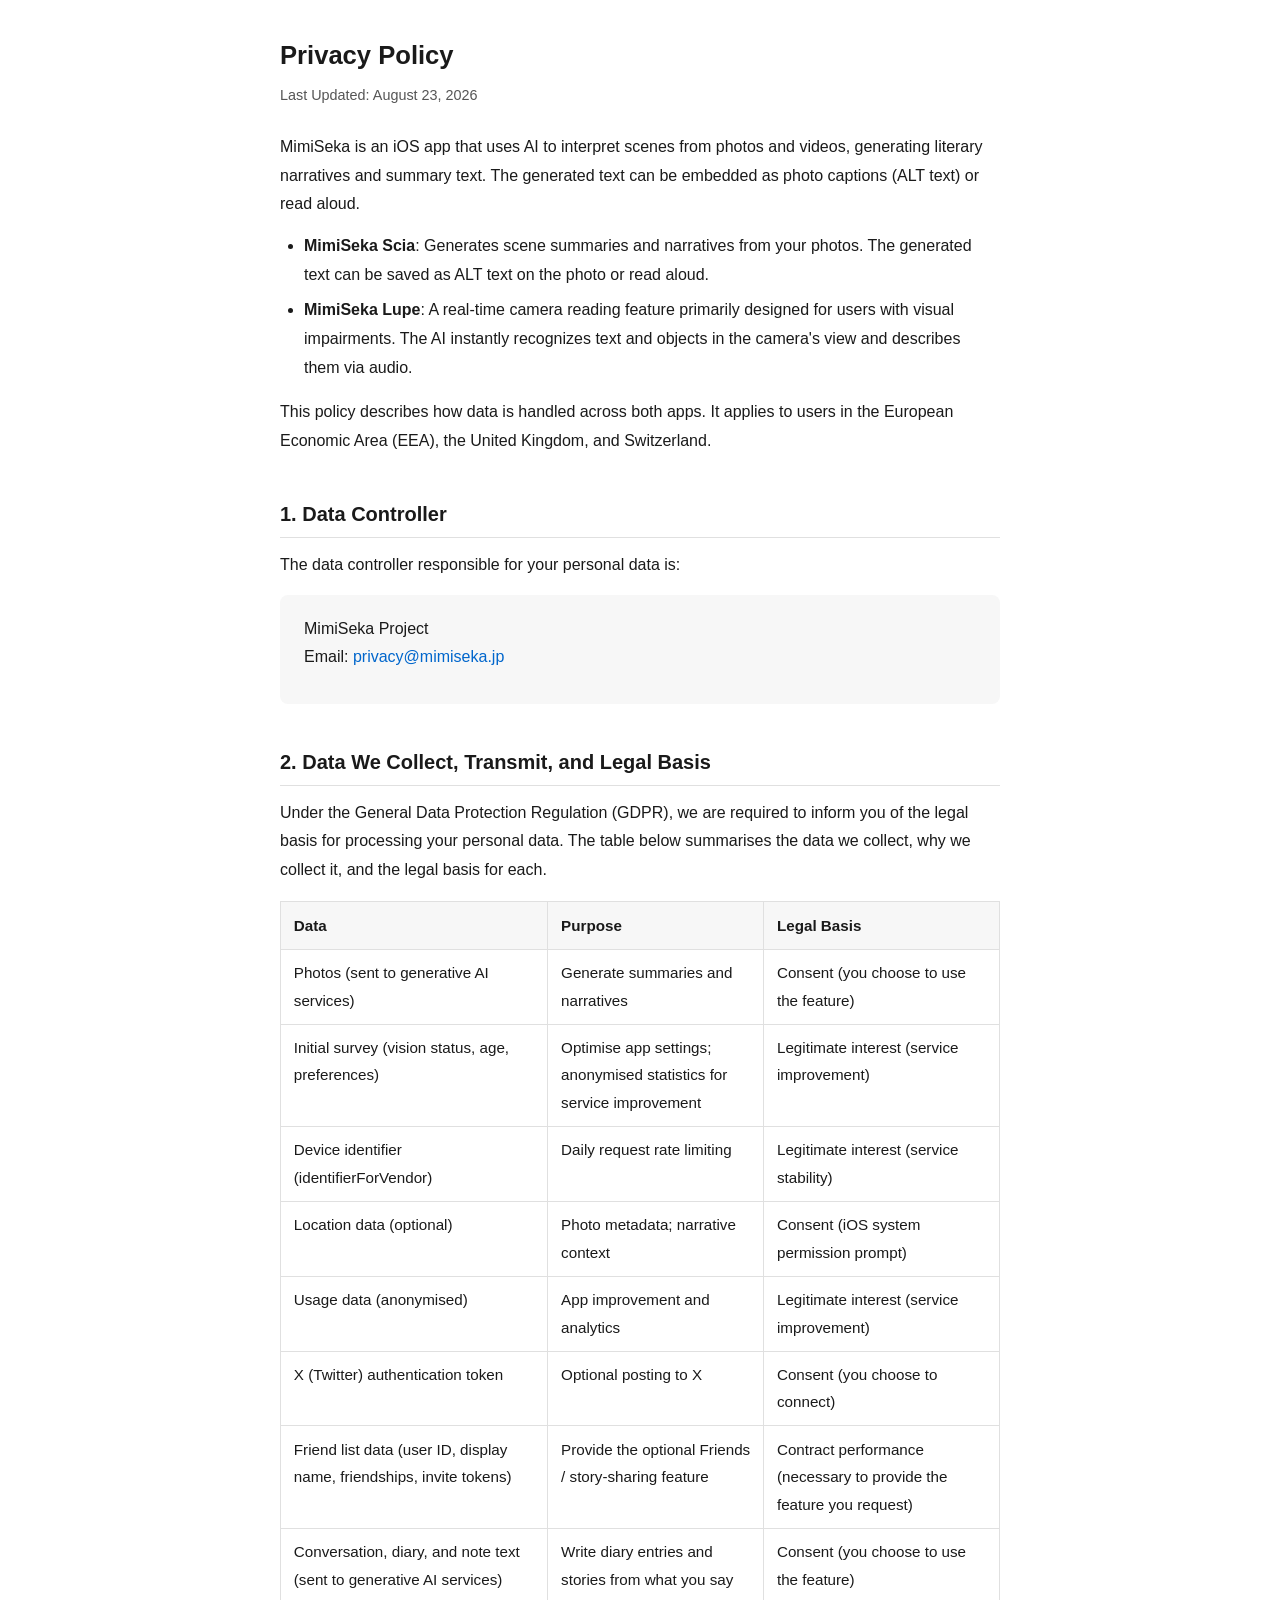
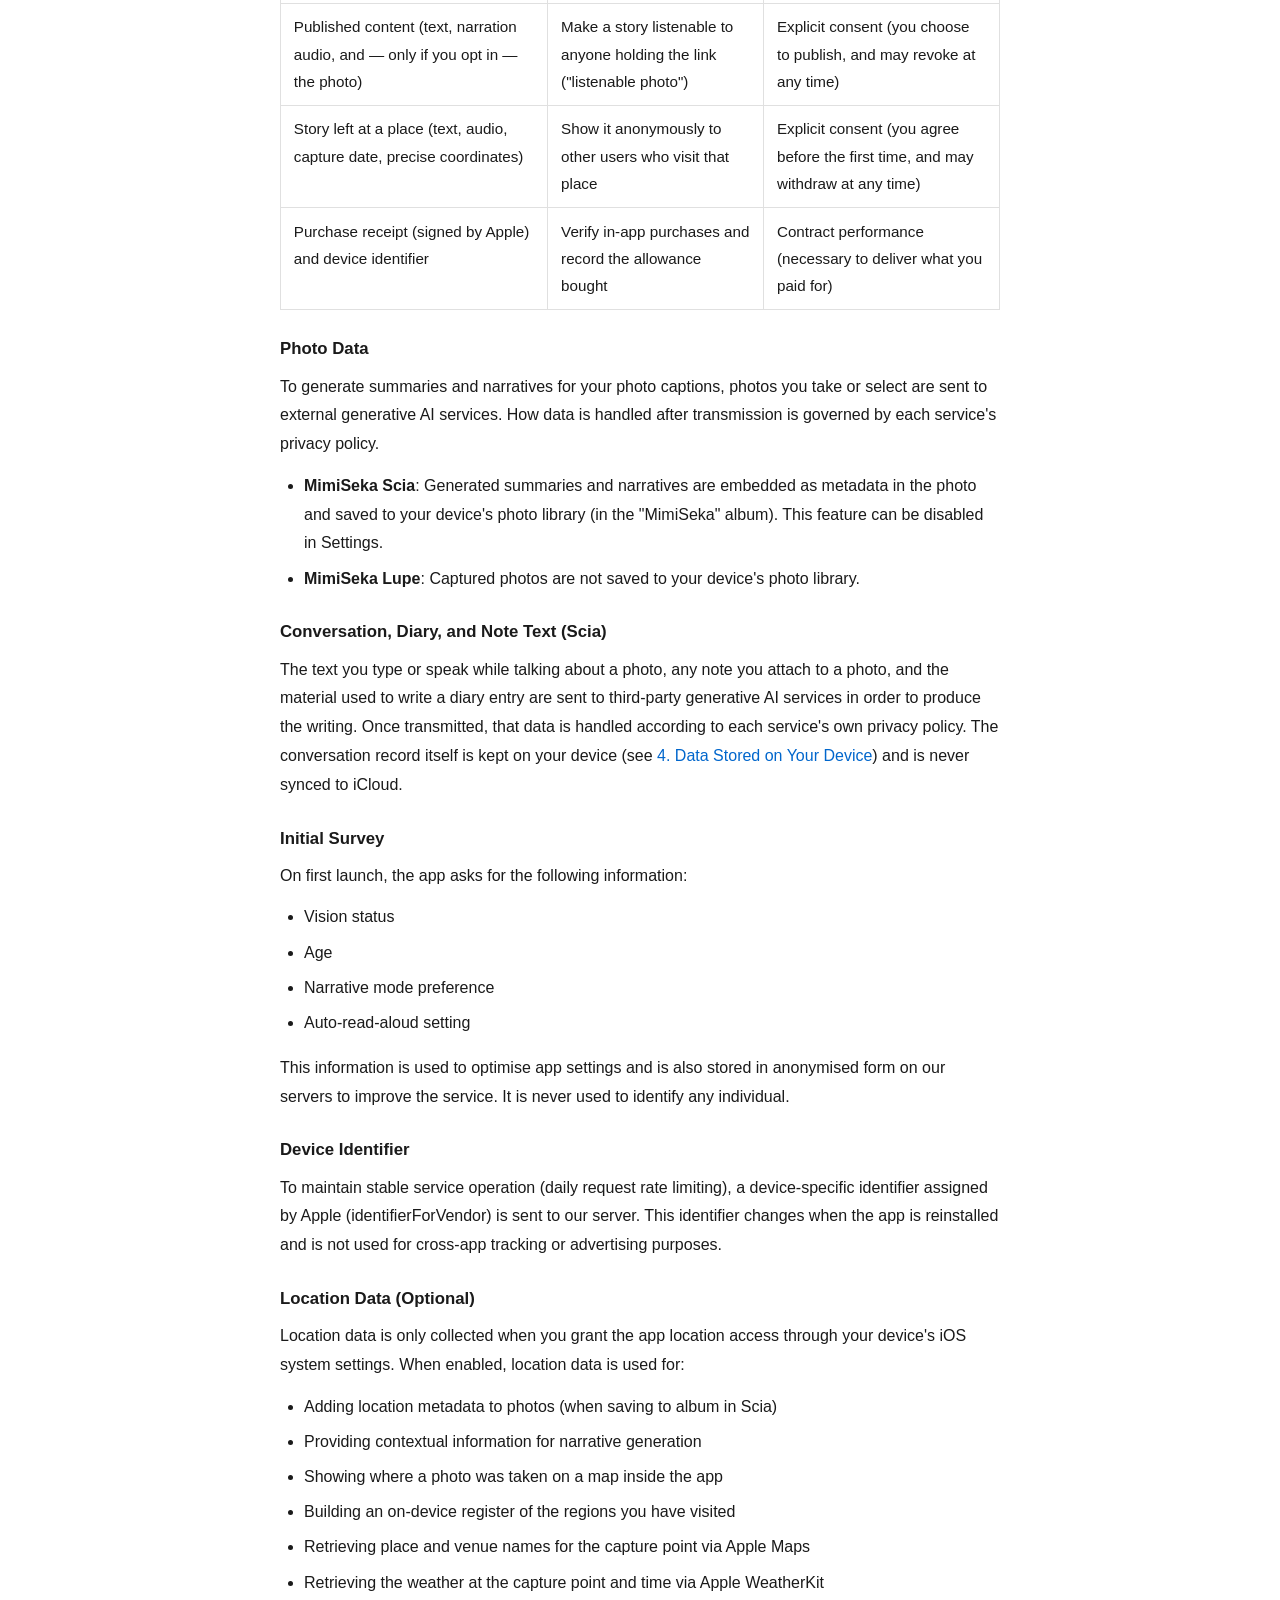
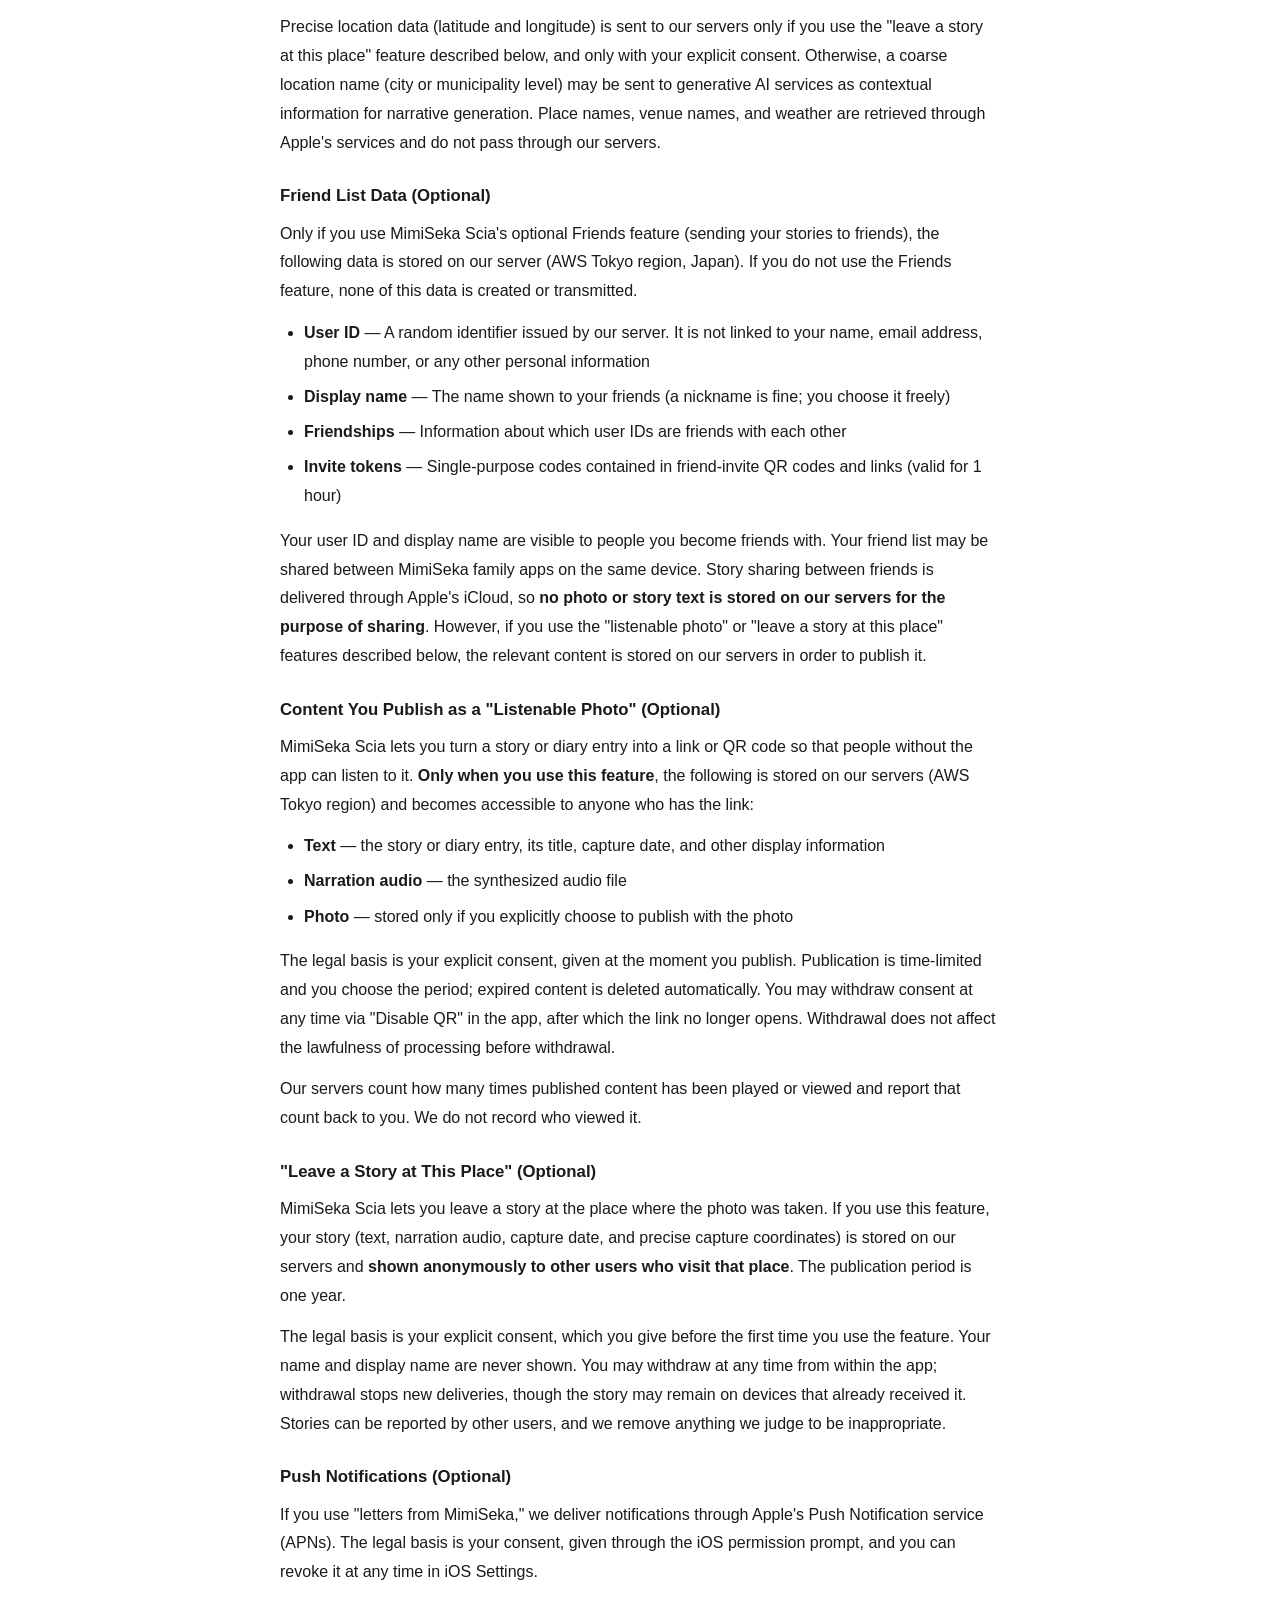
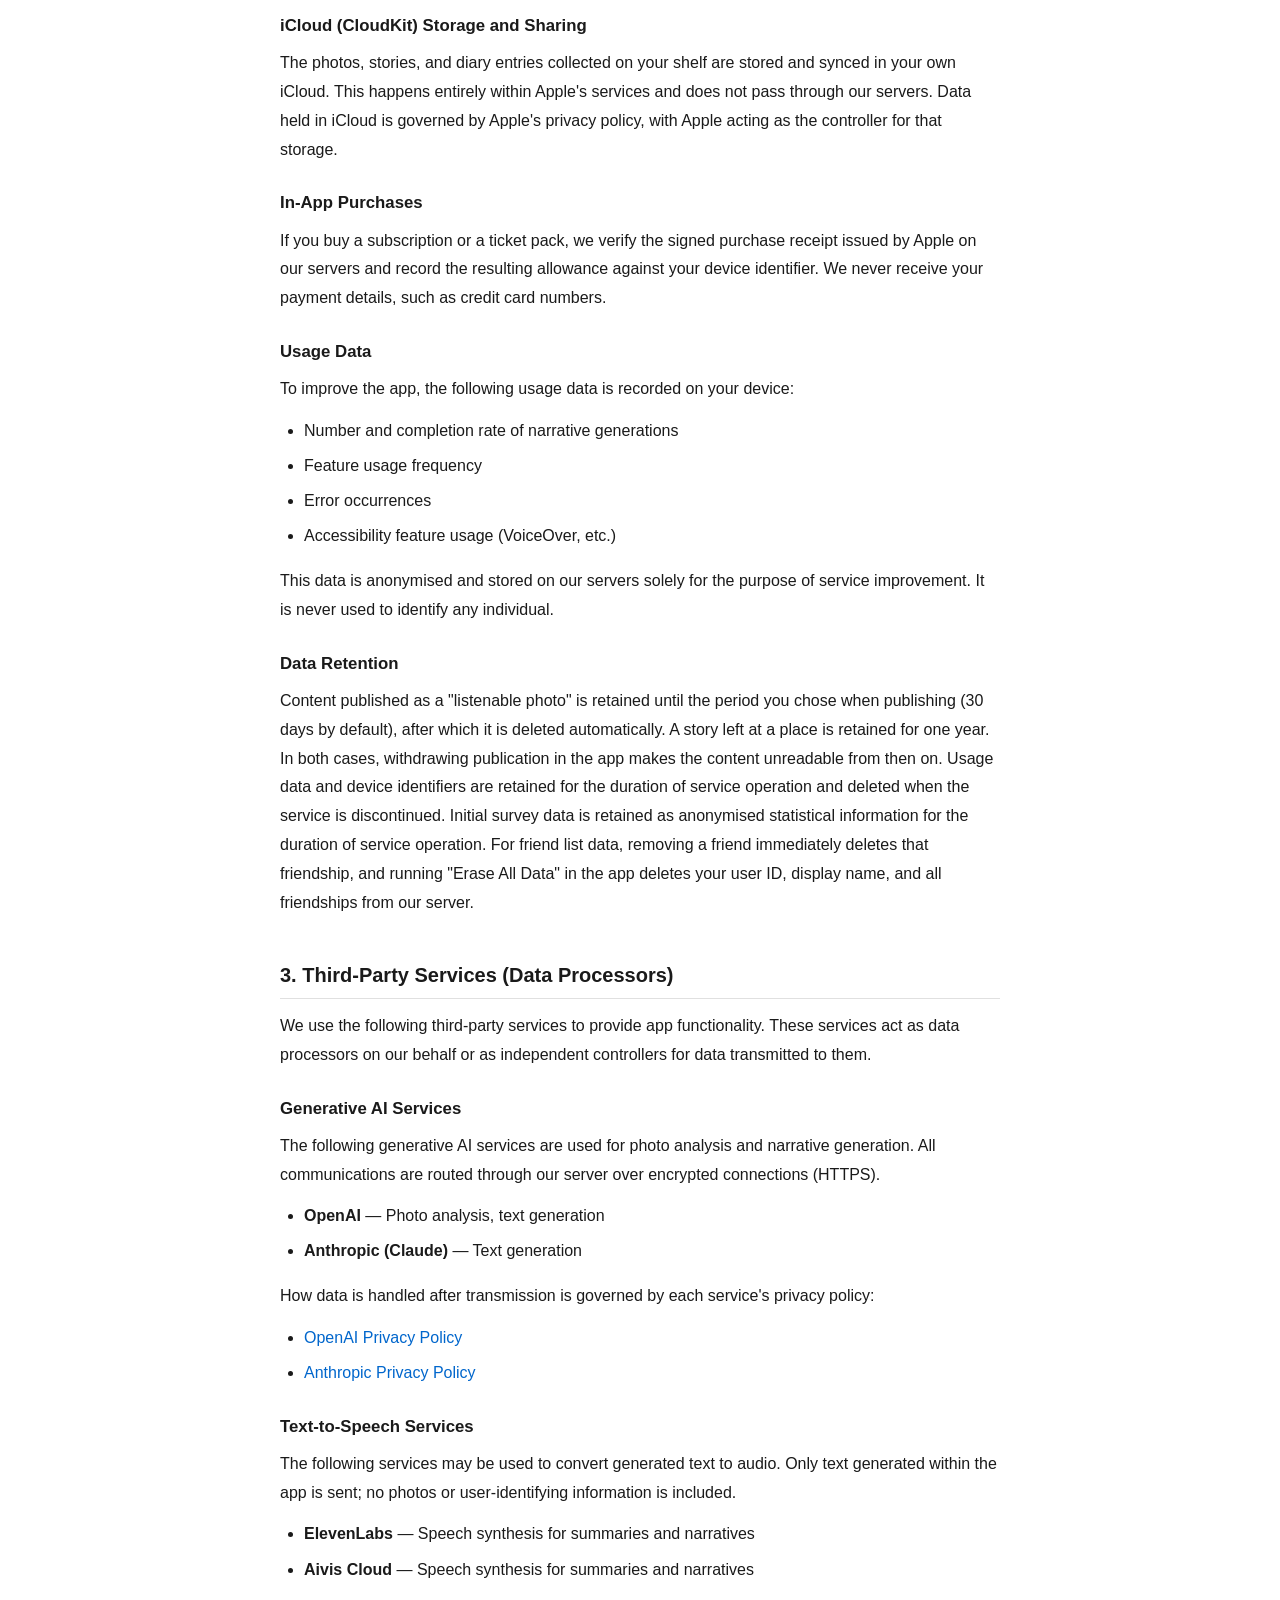
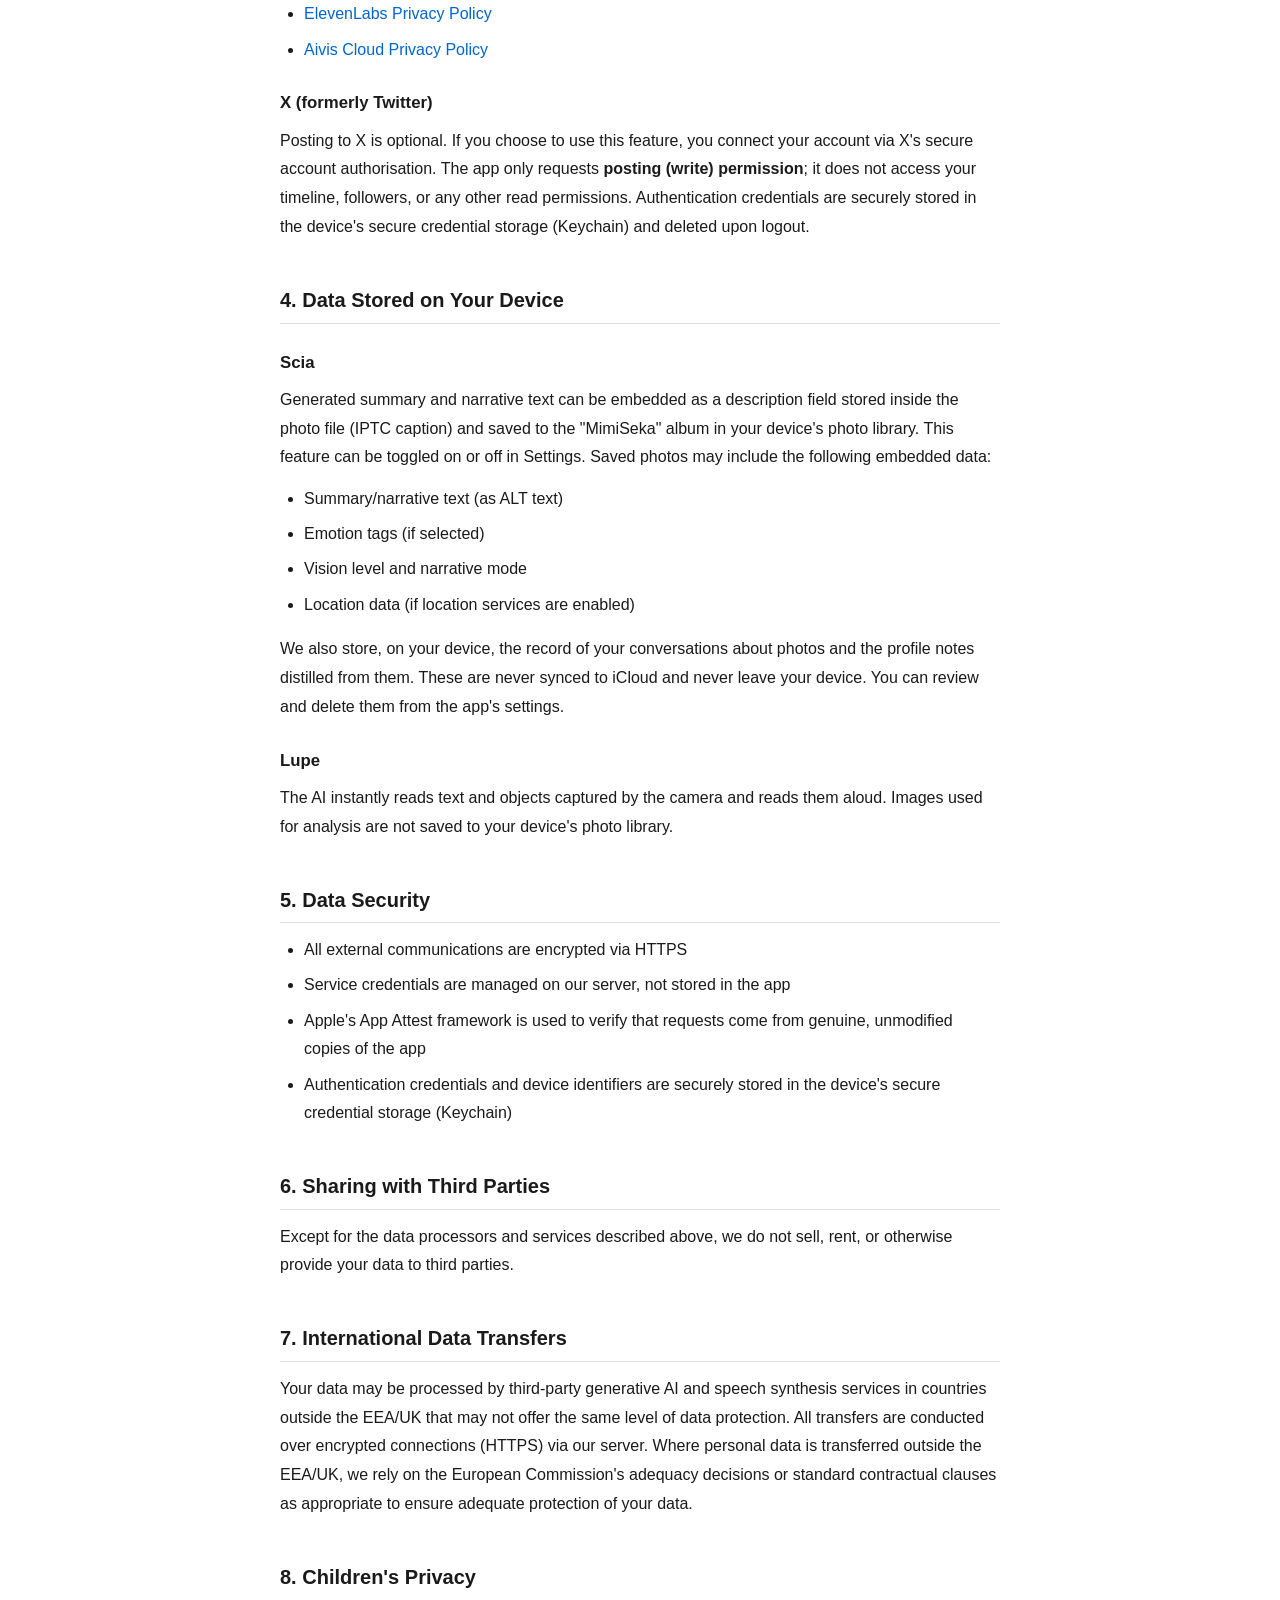
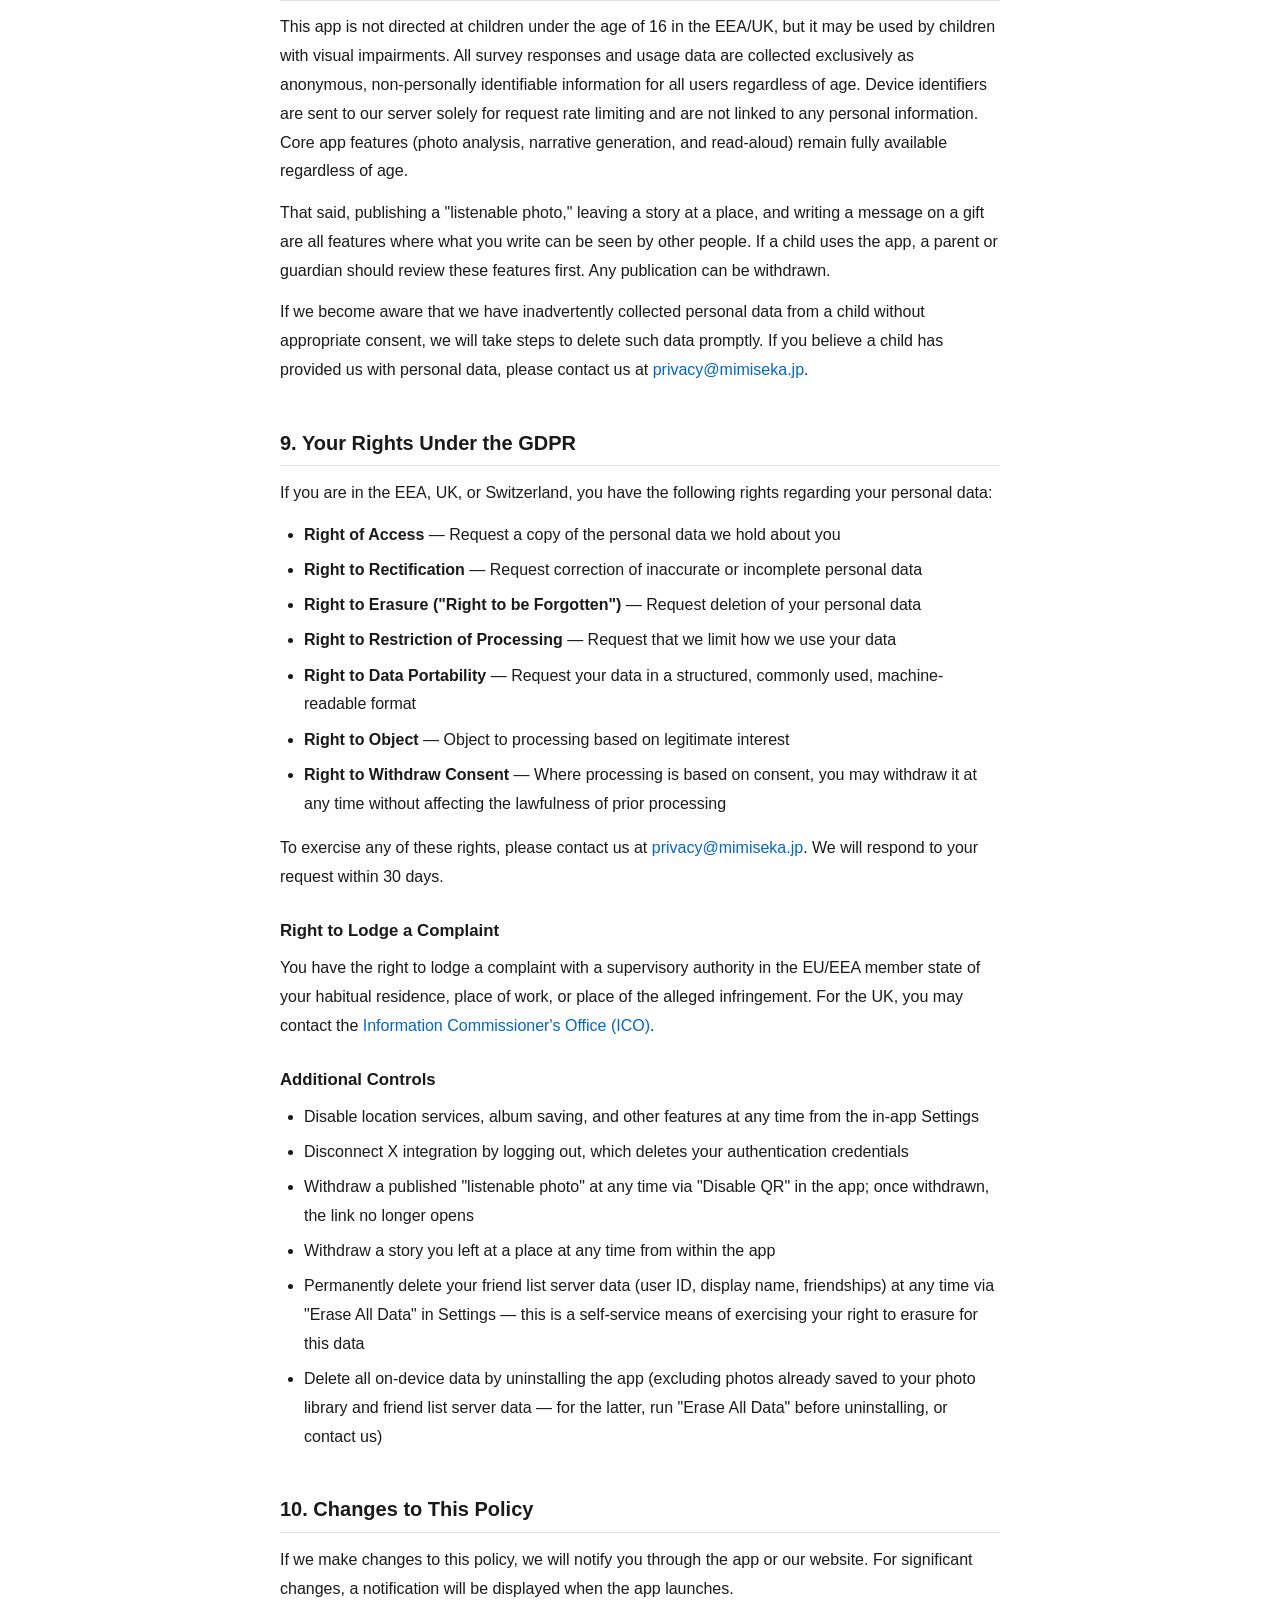
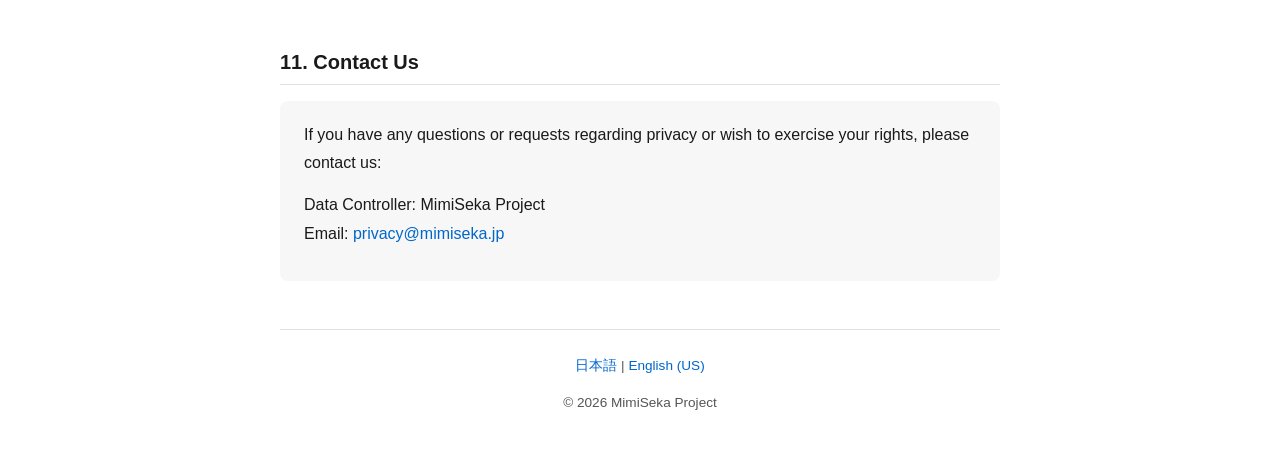
==== en-eu.html @ d54e8609 "Add published/placed content, conversation text, and other sections missing since 1.0 prep The "list" ====
<!DOCTYPE html>
<html lang="en">
<head>
  <meta charset="UTF-8">
  <meta name="viewport" content="width=device-width, initial-scale=1.0">
  <title>Privacy Policy (EEA/UK) | MimiSeka</title>
  <style>
    :root {
      --text: #1a1a1a;
      --bg: #ffffff;
      --muted: #555;
      --border: #e0e0e0;
      --link: #0066cc;
      --accent-bg: #f7f7f7;
    }
    @media (prefers-color-scheme: dark) {
      :root {
        --text: #e0e0e0;
        --bg: #1a1a1a;
        --muted: #aaa;
        --border: #333;
        --link: #6bb3ff;
        --accent-bg: #222;
      }
    }
    * { box-sizing: border-box; margin: 0; padding: 0; }
    body {
      font-family: -apple-system, BlinkMacSystemFont, "Segoe UI", Roboto, Helvetica, Arial, sans-serif;
      color: var(--text);
      background: var(--bg);
      line-height: 1.8;
      padding: 2rem 1rem;
    }
    main {
      max-width: 720px;
      margin: 0 auto;
    }
    h1 {
      font-size: 1.6rem;
      margin-bottom: 0.3rem;
    }
    .last-updated {
      color: var(--muted);
      font-size: 0.9rem;
      margin-bottom: 1.5rem;
    }
    .intro {
      margin-bottom: 2rem;
    }
    .intro p {
      margin-bottom: 0.8rem;
    }
    h2 {
      font-size: 1.25rem;
      margin-top: 2.5rem;
      margin-bottom: 0.8rem;
      padding-bottom: 0.3rem;
      border-bottom: 1px solid var(--border);
    }
    h3 {
      font-size: 1.05rem;
      margin-top: 1.5rem;
      margin-bottom: 0.5rem;
    }
    p {
      margin-bottom: 0.8rem;
    }
    ul {
      margin: 0.5rem 0 1rem 1.5rem;
    }
    li {
      margin-bottom: 0.4rem;
    }
    a {
      color: var(--link);
      text-decoration: none;
    }
    a:hover {
      text-decoration: underline;
    }
    .contact {
      background: var(--accent-bg);
      border-radius: 8px;
      padding: 1.2rem 1.5rem;
      margin-top: 1rem;
    }
    table {
      width: 100%;
      border-collapse: collapse;
      margin: 1rem 0;
      font-size: 0.95rem;
    }
    th, td {
      border: 1px solid var(--border);
      padding: 0.6rem 0.8rem;
      text-align: left;
      vertical-align: top;
    }
    th {
      background: var(--accent-bg);
      font-weight: 600;
    }
    footer {
      margin-top: 3rem;
      padding-top: 1.5rem;
      border-top: 1px solid var(--border);
      color: var(--muted);
      font-size: 0.85rem;
      text-align: center;
    }
  </style>
</head>
<body>
<main>
  <h1>Privacy Policy</h1>
  <p class="last-updated">Last Updated: August 23, 2026</p>

  <div class="intro">
    <p>MimiSeka is an iOS app that uses AI to interpret scenes from photos and videos, generating literary narratives and summary text. The generated text can be embedded as photo captions (ALT text) or read aloud.</p>
    <ul>
      <li><strong>MimiSeka Scia</strong>: Generates scene summaries and narratives from your photos. The generated text can be saved as ALT text on the photo or read aloud.</li>
      <li><strong>MimiSeka Lupe</strong>: A real-time camera reading feature primarily designed for users with visual impairments. The AI instantly recognizes text and objects in the camera's view and describes them via audio.</li>
    </ul>
    <p>This policy describes how data is handled across both apps. It applies to users in the European Economic Area (EEA), the United Kingdom, and Switzerland.</p>
  </div>

  <h2>1. Data Controller</h2>
  <p>The data controller responsible for your personal data is:</p>
  <div class="contact">
    <p>MimiSeka Project<br>Email: <a href="mailto:privacy@mimiseka.jp">privacy@mimiseka.jp</a></p>
  </div>

  <h2>2. Data We Collect, Transmit, and Legal Basis</h2>

  <p>Under the General Data Protection Regulation (GDPR), we are required to inform you of the legal basis for processing your personal data. The table below summarises the data we collect, why we collect it, and the legal basis for each.</p>

  <table>
    <thead>
      <tr>
        <th>Data</th>
        <th>Purpose</th>
        <th>Legal Basis</th>
      </tr>
    </thead>
    <tbody>
      <tr>
        <td>Photos (sent to generative AI services)</td>
        <td>Generate summaries and narratives</td>
        <td>Consent (you choose to use the feature)</td>
      </tr>
      <tr>
        <td>Initial survey (vision status, age, preferences)</td>
        <td>Optimise app settings; anonymised statistics for service improvement</td>
        <td>Legitimate interest (service improvement)</td>
      </tr>
      <tr>
        <td>Device identifier (identifierForVendor)</td>
        <td>Daily request rate limiting</td>
        <td>Legitimate interest (service stability)</td>
      </tr>
      <tr>
        <td>Location data (optional)</td>
        <td>Photo metadata; narrative context</td>
        <td>Consent (iOS system permission prompt)</td>
      </tr>
      <tr>
        <td>Usage data (anonymised)</td>
        <td>App improvement and analytics</td>
        <td>Legitimate interest (service improvement)</td>
      </tr>
      <tr>
        <td>X (Twitter) authentication token</td>
        <td>Optional posting to X</td>
        <td>Consent (you choose to connect)</td>
      </tr>
      <tr>
        <td>Friend list data (user ID, display name, friendships, invite tokens)</td>
        <td>Provide the optional Friends / story-sharing feature</td>
        <td>Contract performance (necessary to provide the feature you request)</td>
      </tr>
      <tr>
        <td>Conversation, diary, and note text (sent to generative AI services)</td>
        <td>Write diary entries and stories from what you say</td>
        <td>Consent (you choose to use the feature)</td>
      </tr>
      <tr>
        <td>Published content (text, narration audio, and — only if you opt in — the photo)</td>
        <td>Make a story listenable to anyone holding the link ("listenable photo")</td>
        <td>Explicit consent (you choose to publish, and may revoke at any time)</td>
      </tr>
      <tr>
        <td>Story left at a place (text, audio, capture date, precise coordinates)</td>
        <td>Show it anonymously to other users who visit that place</td>
        <td>Explicit consent (you agree before the first time, and may withdraw at any time)</td>
      </tr>
      <tr>
        <td>Purchase receipt (signed by Apple) and device identifier</td>
        <td>Verify in-app purchases and record the allowance bought</td>
        <td>Contract performance (necessary to deliver what you paid for)</td>
      </tr>
    </tbody>
  </table>

  <h3>Photo Data</h3>
  <p>To generate summaries and narratives for your photo captions, photos you take or select are sent to external generative AI services. How data is handled after transmission is governed by each service's privacy policy.</p>
  <ul>
    <li><strong>MimiSeka Scia</strong>: Generated summaries and narratives are embedded as metadata in the photo and saved to your device's photo library (in the "MimiSeka" album). This feature can be disabled in Settings.</li>
    <li><strong>MimiSeka Lupe</strong>: Captured photos are not saved to your device's photo library.</li>
  </ul>

  <h3>Conversation, Diary, and Note Text (Scia)</h3>
  <p>The text you type or speak while talking about a photo, any note you attach to a photo, and the material used to write a diary entry are sent to third-party generative AI services in order to produce the writing. Once transmitted, that data is handled according to each service's own privacy policy. The conversation record itself is kept on your device (see <a href="#local">4. Data Stored on Your Device</a>) and is never synced to iCloud.</p>

  <h3>Initial Survey</h3>
  <p>On first launch, the app asks for the following information:</p>
  <ul>
    <li>Vision status</li>
    <li>Age</li>
    <li>Narrative mode preference</li>
    <li>Auto-read-aloud setting</li>
  </ul>
  <p>This information is used to optimise app settings and is also stored in anonymised form on our servers to improve the service. It is never used to identify any individual.</p>

  <h3>Device Identifier</h3>
  <p>To maintain stable service operation (daily request rate limiting), a device-specific identifier assigned by Apple (identifierForVendor) is sent to our server. This identifier changes when the app is reinstalled and is not used for cross-app tracking or advertising purposes.</p>

  <h3>Location Data (Optional)</h3>
  <p>Location data is only collected when you grant the app location access through your device's iOS system settings. When enabled, location data is used for:</p>
  <ul>
    <li>Adding location metadata to photos (when saving to album in Scia)</li>
    <li>Providing contextual information for narrative generation</li>
    <li>Showing where a photo was taken on a map inside the app</li>
    <li>Building an on-device register of the regions you have visited</li>
    <li>Retrieving place and venue names for the capture point via Apple Maps</li>
    <li>Retrieving the weather at the capture point and time via Apple WeatherKit</li>
  </ul>
  <p>Precise location data (latitude and longitude) is sent to our servers only if you use the "leave a story at this place" feature described below, and only with your explicit consent. Otherwise, a coarse location name (city or municipality level) may be sent to generative AI services as contextual information for narrative generation. Place names, venue names, and weather are retrieved through Apple's services and do not pass through our servers.</p>

  <h3>Friend List Data (Optional)</h3>
  <p>Only if you use MimiSeka Scia's optional Friends feature (sending your stories to friends), the following data is stored on our server (AWS Tokyo region, Japan). If you do not use the Friends feature, none of this data is created or transmitted.</p>
  <ul>
    <li><strong>User ID</strong> — A random identifier issued by our server. It is not linked to your name, email address, phone number, or any other personal information</li>
    <li><strong>Display name</strong> — The name shown to your friends (a nickname is fine; you choose it freely)</li>
    <li><strong>Friendships</strong> — Information about which user IDs are friends with each other</li>
    <li><strong>Invite tokens</strong> — Single-purpose codes contained in friend-invite QR codes and links (valid for 1 hour)</li>
  </ul>
  <p>Your user ID and display name are visible to people you become friends with. Your friend list may be shared between MimiSeka family apps on the same device. Story sharing between friends is delivered through Apple's iCloud, so <strong>no photo or story text is stored on our servers for the purpose of sharing</strong>. However, if you use the "listenable photo" or "leave a story at this place" features described below, the relevant content is stored on our servers in order to publish it.</p>

  <h3>Content You Publish as a "Listenable Photo" (Optional)</h3>
  <p>MimiSeka Scia lets you turn a story or diary entry into a link or QR code so that people without the app can listen to it. <strong>Only when you use this feature</strong>, the following is stored on our servers (AWS Tokyo region) and becomes accessible to anyone who has the link:</p>
  <ul>
    <li><strong>Text</strong> — the story or diary entry, its title, capture date, and other display information</li>
    <li><strong>Narration audio</strong> — the synthesized audio file</li>
    <li><strong>Photo</strong> — stored only if you explicitly choose to publish with the photo</li>
  </ul>
  <p>The legal basis is your explicit consent, given at the moment you publish. Publication is time-limited and you choose the period; expired content is deleted automatically. You may withdraw consent at any time via "Disable QR" in the app, after which the link no longer opens. Withdrawal does not affect the lawfulness of processing before withdrawal.</p>
  <p>Our servers count how many times published content has been played or viewed and report that count back to you. We do not record who viewed it.</p>

  <h3>"Leave a Story at This Place" (Optional)</h3>
  <p>MimiSeka Scia lets you leave a story at the place where the photo was taken. If you use this feature, your story (text, narration audio, capture date, and precise capture coordinates) is stored on our servers and <strong>shown anonymously to other users who visit that place</strong>. The publication period is one year.</p>
  <p>The legal basis is your explicit consent, which you give before the first time you use the feature. Your name and display name are never shown. You may withdraw at any time from within the app; withdrawal stops new deliveries, though the story may remain on devices that already received it. Stories can be reported by other users, and we remove anything we judge to be inappropriate.</p>

  <h3>Push Notifications (Optional)</h3>
  <p>If you use "letters from MimiSeka," we deliver notifications through Apple's Push Notification service (APNs). The legal basis is your consent, given through the iOS permission prompt, and you can revoke it at any time in iOS Settings.</p>

  <h3>iCloud (CloudKit) Storage and Sharing</h3>
  <p>The photos, stories, and diary entries collected on your shelf are stored and synced in your own iCloud. This happens entirely within Apple's services and does not pass through our servers. Data held in iCloud is governed by Apple's privacy policy, with Apple acting as the controller for that storage.</p>

  <h3>In-App Purchases</h3>
  <p>If you buy a subscription or a ticket pack, we verify the signed purchase receipt issued by Apple on our servers and record the resulting allowance against your device identifier. We never receive your payment details, such as credit card numbers.</p>

  <h3>Usage Data</h3>
  <p>To improve the app, the following usage data is recorded on your device:</p>
  <ul>
    <li>Number and completion rate of narrative generations</li>
    <li>Feature usage frequency</li>
    <li>Error occurrences</li>
    <li>Accessibility feature usage (VoiceOver, etc.)</li>
  </ul>
  <p>This data is anonymised and stored on our servers solely for the purpose of service improvement. It is never used to identify any individual.</p>

  <h3>Data Retention</h3>
  <p>Content published as a "listenable photo" is retained until the period you chose when publishing (30 days by default), after which it is deleted automatically. A story left at a place is retained for one year. In both cases, withdrawing publication in the app makes the content unreadable from then on. Usage data and device identifiers are retained for the duration of service operation and deleted when the service is discontinued. Initial survey data is retained as anonymised statistical information for the duration of service operation. For friend list data, removing a friend immediately deletes that friendship, and running "Erase All Data" in the app deletes your user ID, display name, and all friendships from our server.</p>

  <h2>3. Third-Party Services (Data Processors)</h2>

  <p>We use the following third-party services to provide app functionality. These services act as data processors on our behalf or as independent controllers for data transmitted to them.</p>

  <h3>Generative AI Services</h3>
  <p>The following generative AI services are used for photo analysis and narrative generation. All communications are routed through our server over encrypted connections (HTTPS).</p>
  <ul>
    <li><strong>OpenAI</strong> — Photo analysis, text generation</li>
    <li><strong>Anthropic (Claude)</strong> — Text generation</li>
  </ul>
  <p>How data is handled after transmission is governed by each service's privacy policy:</p>
  <ul>
    <li><a href="https://openai.com/policies/privacy-policy" target="_blank" rel="noopener">OpenAI Privacy Policy</a></li>
    <li><a href="https://www.anthropic.com/privacy" target="_blank" rel="noopener">Anthropic Privacy Policy</a></li>
  </ul>

  <h3>Text-to-Speech Services</h3>
  <p>The following services may be used to convert generated text to audio. Only text generated within the app is sent; no photos or user-identifying information is included.</p>
  <ul>
    <li><strong>ElevenLabs</strong> — Speech synthesis for summaries and narratives</li>
    <li><strong>Aivis Cloud</strong> — Speech synthesis for summaries and narratives</li>
  </ul>
  <ul>
    <li><a href="https://elevenlabs.io/privacy" target="_blank" rel="noopener">ElevenLabs Privacy Policy</a></li>
    <li><a href="https://hub.aivis-project.com/privacy-policy/" target="_blank" rel="noopener">Aivis Cloud Privacy Policy</a></li>
  </ul>

  <h3>X (formerly Twitter)</h3>
  <p>Posting to X is optional. If you choose to use this feature, you connect your account via X's secure account authorisation. The app only requests <strong>posting (write) permission</strong>; it does not access your timeline, followers, or any other read permissions. Authentication credentials are securely stored in the device's secure credential storage (Keychain) and deleted upon logout.</p>

  <h2 id="local">4. Data Stored on Your Device</h2>

  <h3>Scia</h3>
  <p>Generated summary and narrative text can be embedded as a description field stored inside the photo file (IPTC caption) and saved to the "MimiSeka" album in your device's photo library. This feature can be toggled on or off in Settings. Saved photos may include the following embedded data:</p>
  <ul>
    <li>Summary/narrative text (as ALT text)</li>
    <li>Emotion tags (if selected)</li>
    <li>Vision level and narrative mode</li>
    <li>Location data (if location services are enabled)</li>
  </ul>

  <p>We also store, on your device, the record of your conversations about photos and the profile notes distilled from them. These are never synced to iCloud and never leave your device. You can review and delete them from the app's settings.</p>

  <h3>Lupe</h3>
  <p>The AI instantly reads text and objects captured by the camera and reads them aloud. Images used for analysis are not saved to your device's photo library.</p>

  <h2>5. Data Security</h2>
  <ul>
    <li>All external communications are encrypted via HTTPS</li>
    <li>Service credentials are managed on our server, not stored in the app</li>
    <li>Apple's App Attest framework is used to verify that requests come from genuine, unmodified copies of the app</li>
    <li>Authentication credentials and device identifiers are securely stored in the device's secure credential storage (Keychain)</li>
  </ul>

  <h2>6. Sharing with Third Parties</h2>
  <p>Except for the data processors and services described above, we do not sell, rent, or otherwise provide your data to third parties.</p>

  <h2>7. International Data Transfers</h2>
  <p>Your data may be processed by third-party generative AI and speech synthesis services in countries outside the EEA/UK that may not offer the same level of data protection. All transfers are conducted over encrypted connections (HTTPS) via our server. Where personal data is transferred outside the EEA/UK, we rely on the European Commission's adequacy decisions or standard contractual clauses as appropriate to ensure adequate protection of your data.</p>

  <h2>8. Children's Privacy</h2>
  <p>This app is not directed at children under the age of 16 in the EEA/UK, but it may be used by children with visual impairments. All survey responses and usage data are collected exclusively as anonymous, non-personally identifiable information for all users regardless of age. Device identifiers are sent to our server solely for request rate limiting and are not linked to any personal information. Core app features (photo analysis, narrative generation, and read-aloud) remain fully available regardless of age.</p>
  <p>That said, publishing a "listenable photo," leaving a story at a place, and writing a message on a gift are all features where what you write can be seen by other people. If a child uses the app, a parent or guardian should review these features first. Any publication can be withdrawn.</p>
  <p>If we become aware that we have inadvertently collected personal data from a child without appropriate consent, we will take steps to delete such data promptly. If you believe a child has provided us with personal data, please contact us at <a href="mailto:privacy@mimiseka.jp">privacy@mimiseka.jp</a>.</p>

  <h2>9. Your Rights Under the GDPR</h2>
  <p>If you are in the EEA, UK, or Switzerland, you have the following rights regarding your personal data:</p>
  <ul>
    <li><strong>Right of Access</strong> — Request a copy of the personal data we hold about you</li>
    <li><strong>Right to Rectification</strong> — Request correction of inaccurate or incomplete personal data</li>
    <li><strong>Right to Erasure ("Right to be Forgotten")</strong> — Request deletion of your personal data</li>
    <li><strong>Right to Restriction of Processing</strong> — Request that we limit how we use your data</li>
    <li><strong>Right to Data Portability</strong> — Request your data in a structured, commonly used, machine-readable format</li>
    <li><strong>Right to Object</strong> — Object to processing based on legitimate interest</li>
    <li><strong>Right to Withdraw Consent</strong> — Where processing is based on consent, you may withdraw it at any time without affecting the lawfulness of prior processing</li>
  </ul>
  <p>To exercise any of these rights, please contact us at <a href="mailto:privacy@mimiseka.jp">privacy@mimiseka.jp</a>. We will respond to your request within 30 days.</p>

  <h3>Right to Lodge a Complaint</h3>
  <p>You have the right to lodge a complaint with a supervisory authority in the EU/EEA member state of your habitual residence, place of work, or place of the alleged infringement. For the UK, you may contact the <a href="https://ico.org.uk/" target="_blank" rel="noopener">Information Commissioner's Office (ICO)</a>.</p>

  <h3>Additional Controls</h3>
  <ul>
    <li>Disable location services, album saving, and other features at any time from the in-app Settings</li>
    <li>Disconnect X integration by logging out, which deletes your authentication credentials</li>
    <li>Withdraw a published "listenable photo" at any time via "Disable QR" in the app; once withdrawn, the link no longer opens</li>
    <li>Withdraw a story you left at a place at any time from within the app</li>
    <li>Permanently delete your friend list server data (user ID, display name, friendships) at any time via "Erase All Data" in Settings — this is a self-service means of exercising your right to erasure for this data</li>
    <li>Delete all on-device data by uninstalling the app (excluding photos already saved to your photo library and friend list server data — for the latter, run "Erase All Data" before uninstalling, or contact us)</li>
  </ul>

  <h2>10. Changes to This Policy</h2>
  <p>If we make changes to this policy, we will notify you through the app or our website. For significant changes, a notification will be displayed when the app launches.</p>

  <h2>11. Contact Us</h2>
  <div class="contact">
    <p>If you have any questions or requests regarding privacy or wish to exercise your rights, please contact us:</p>
    <p>Data Controller: MimiSeka Project<br>Email: <a href="mailto:privacy@mimiseka.jp">privacy@mimiseka.jp</a></p>
  </div>

  <footer>
    <p><a href="ja.html">日本語</a> | <a href="en.html">English (US)</a></p>
    <p>&copy; 2026 MimiSeka Project</p>
  </footer>
</main>
</body>
</html>
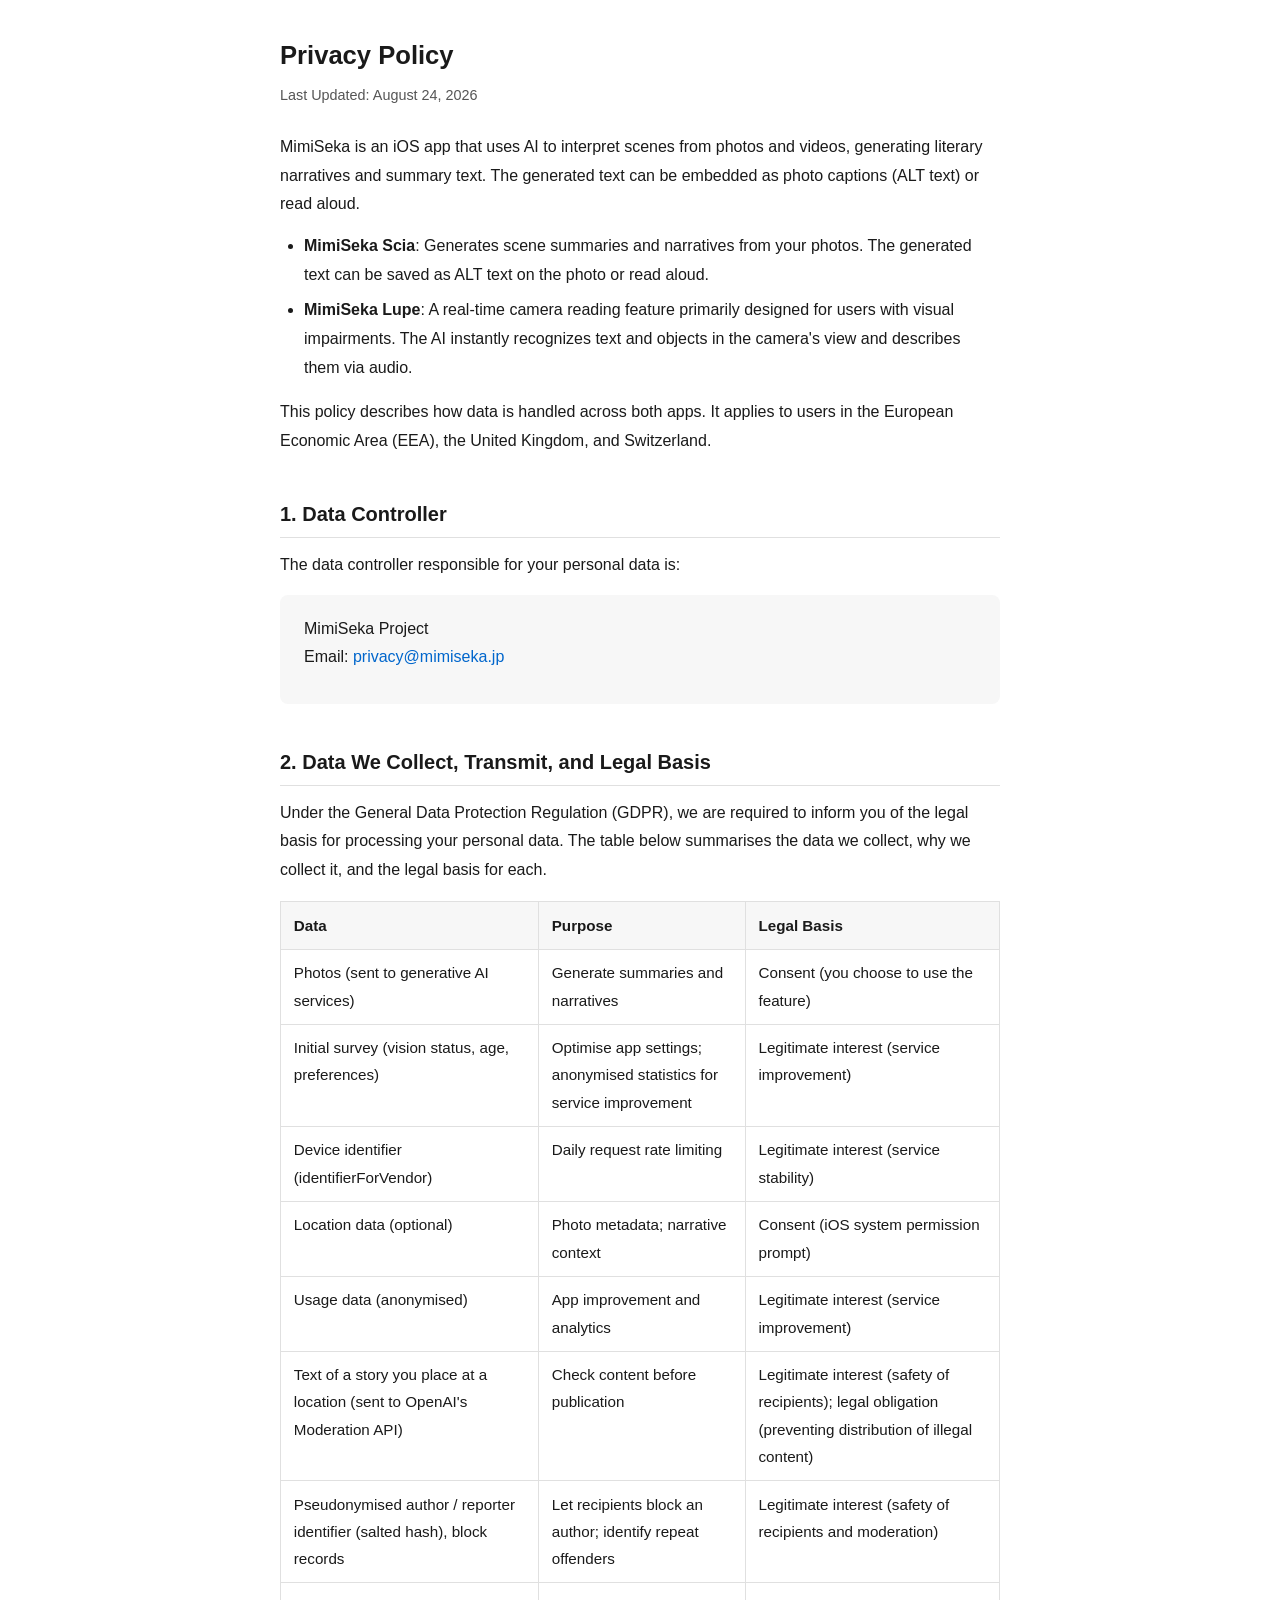
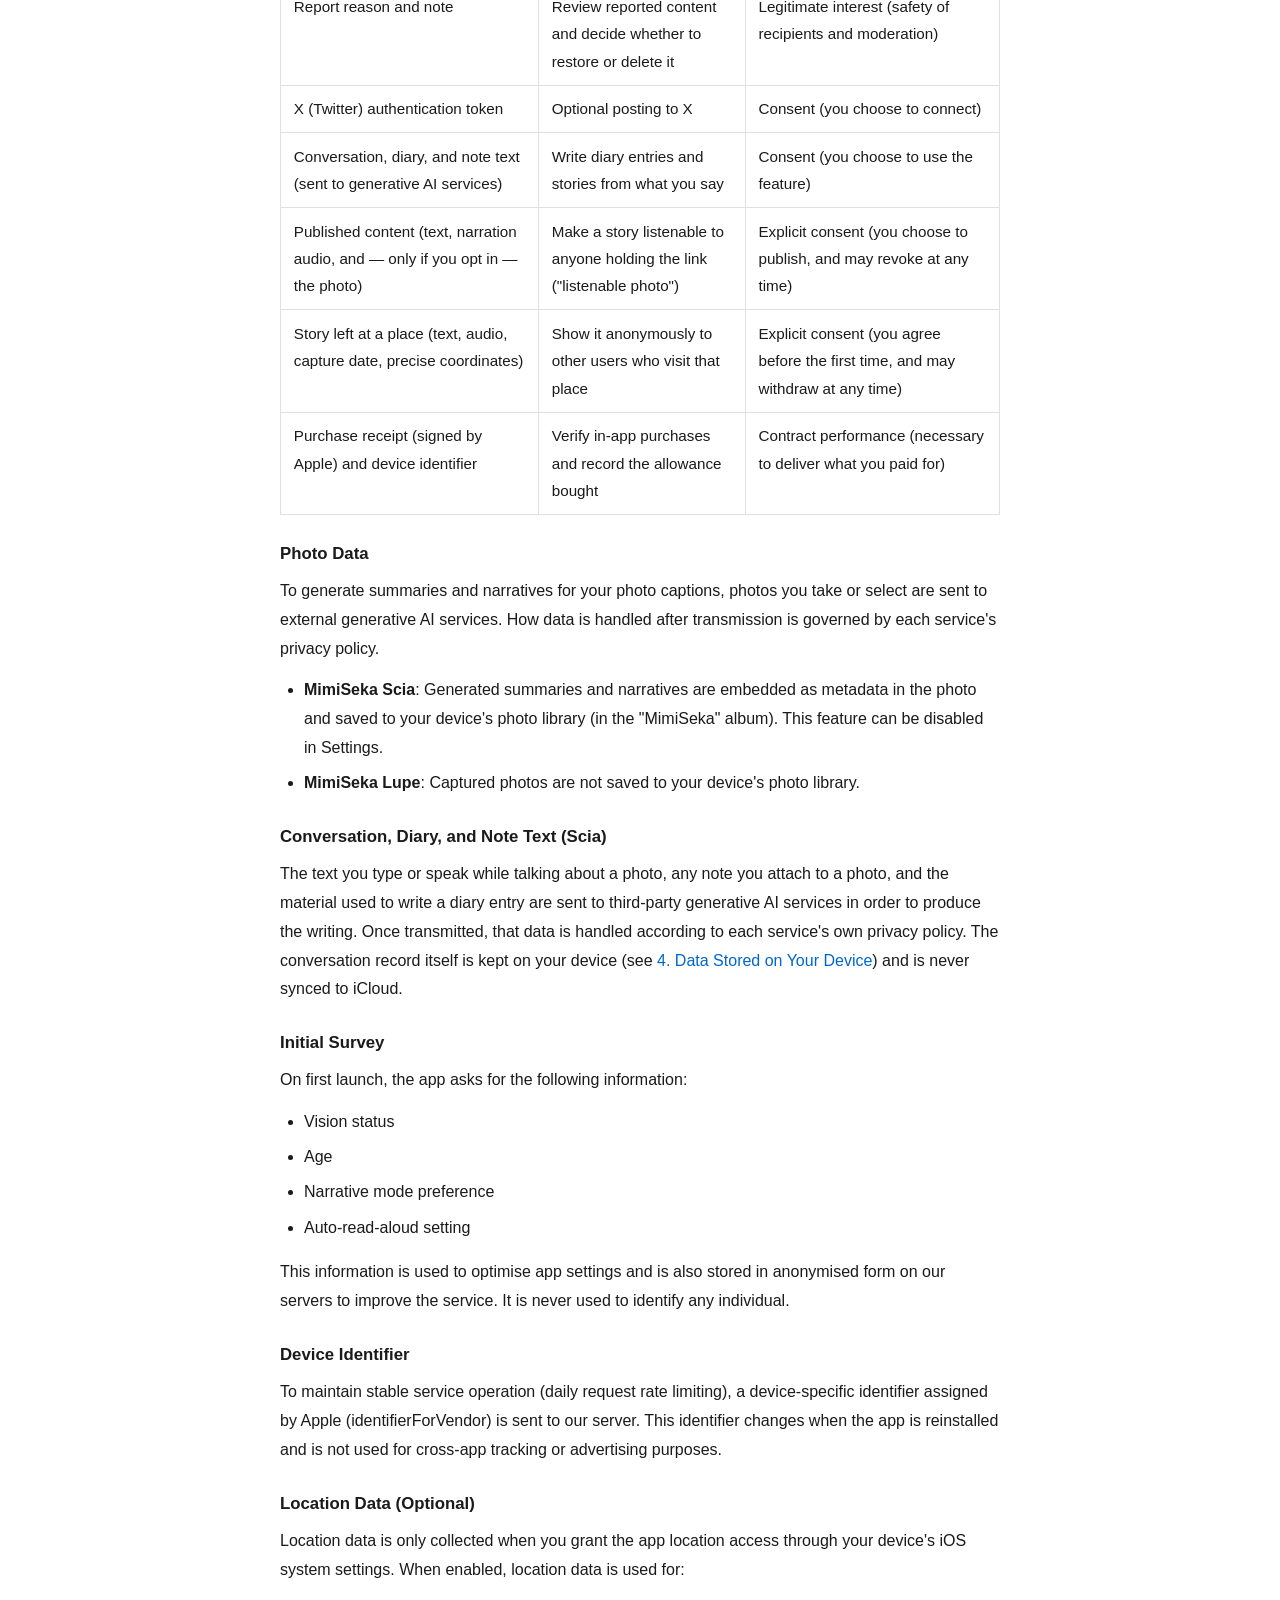
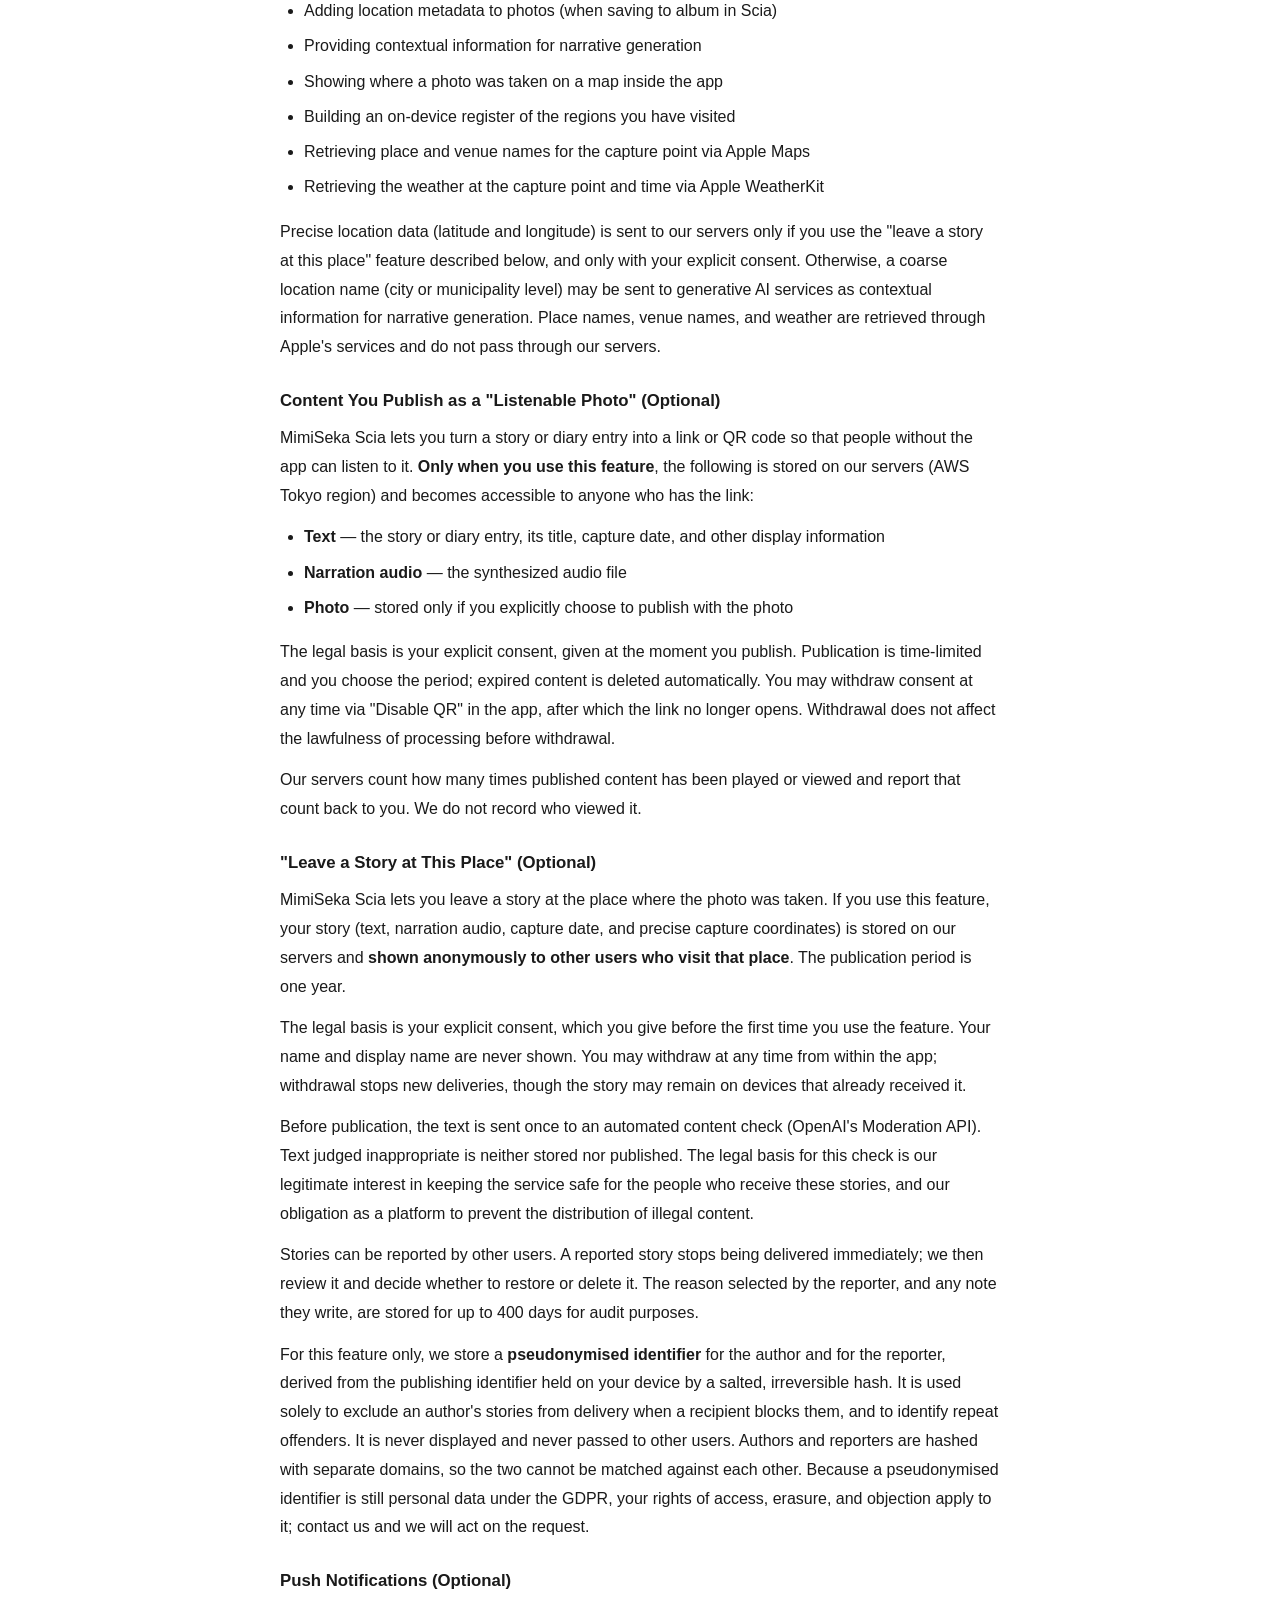
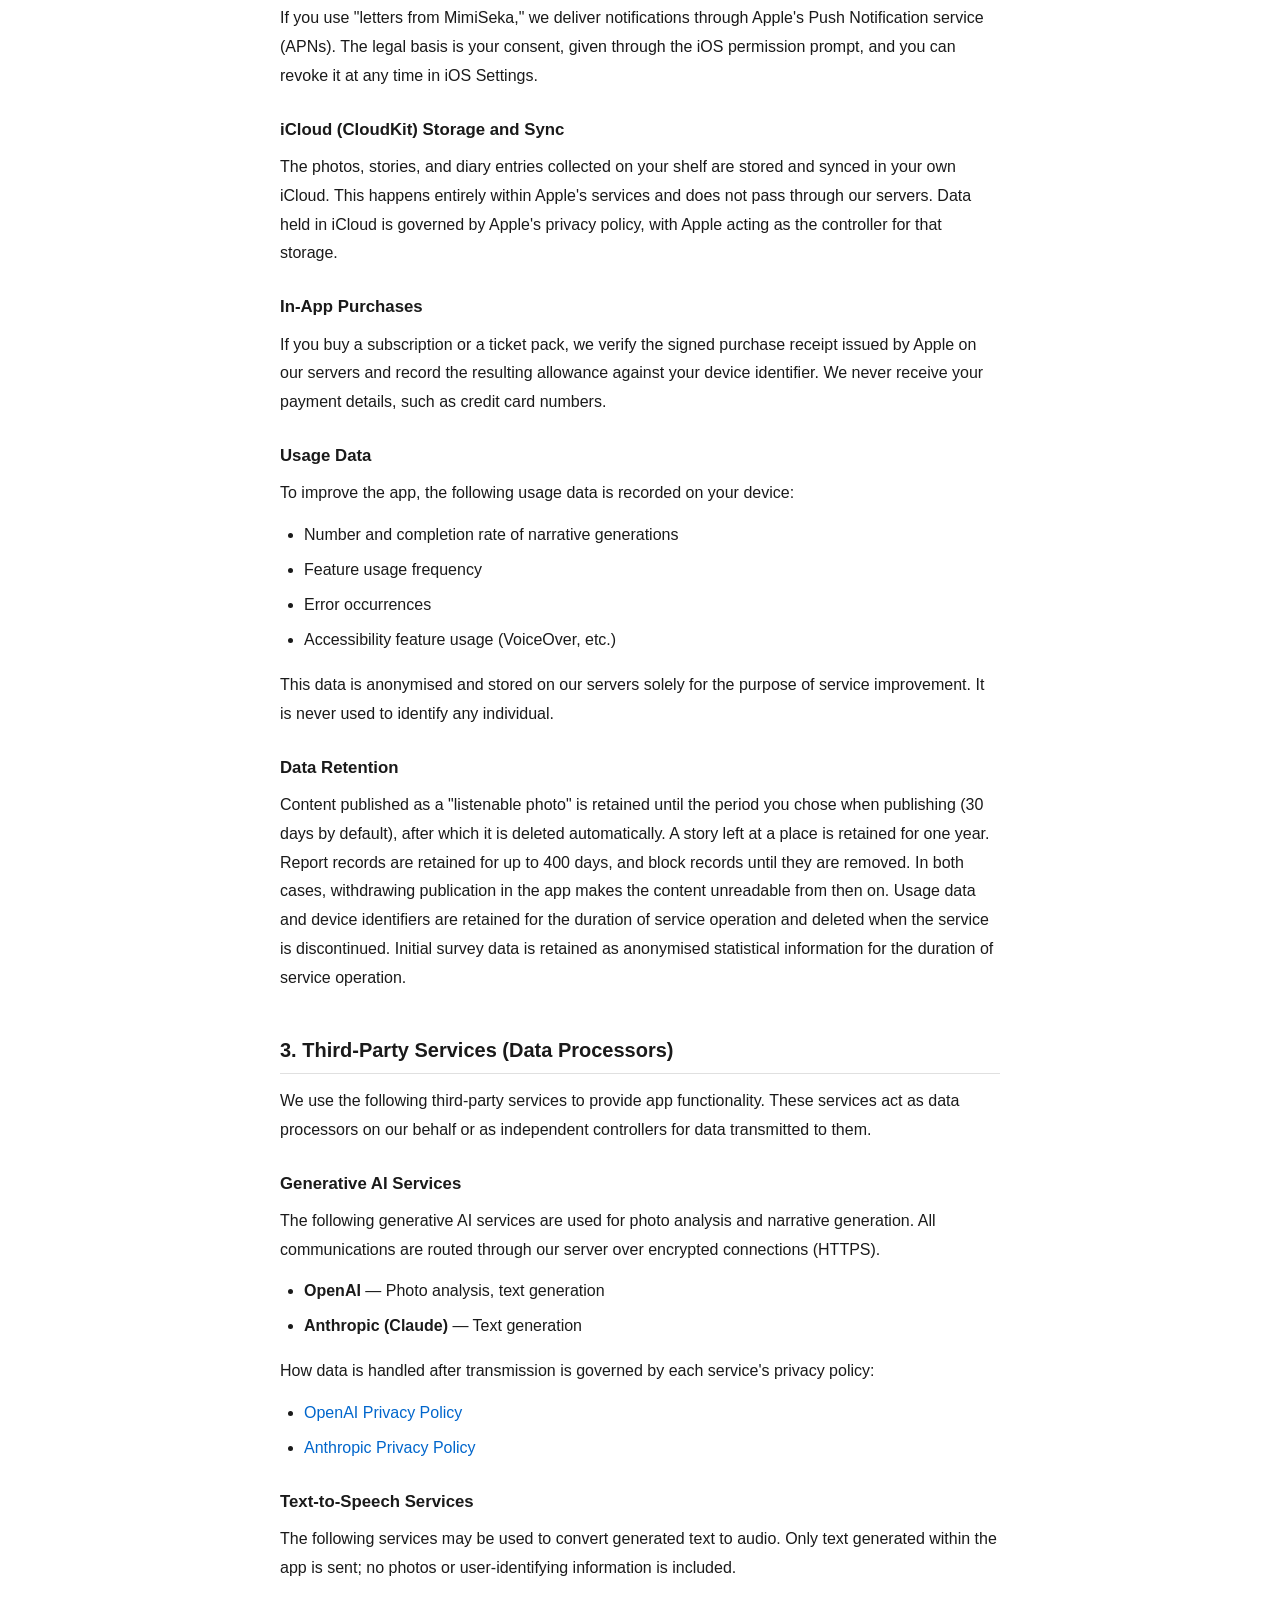
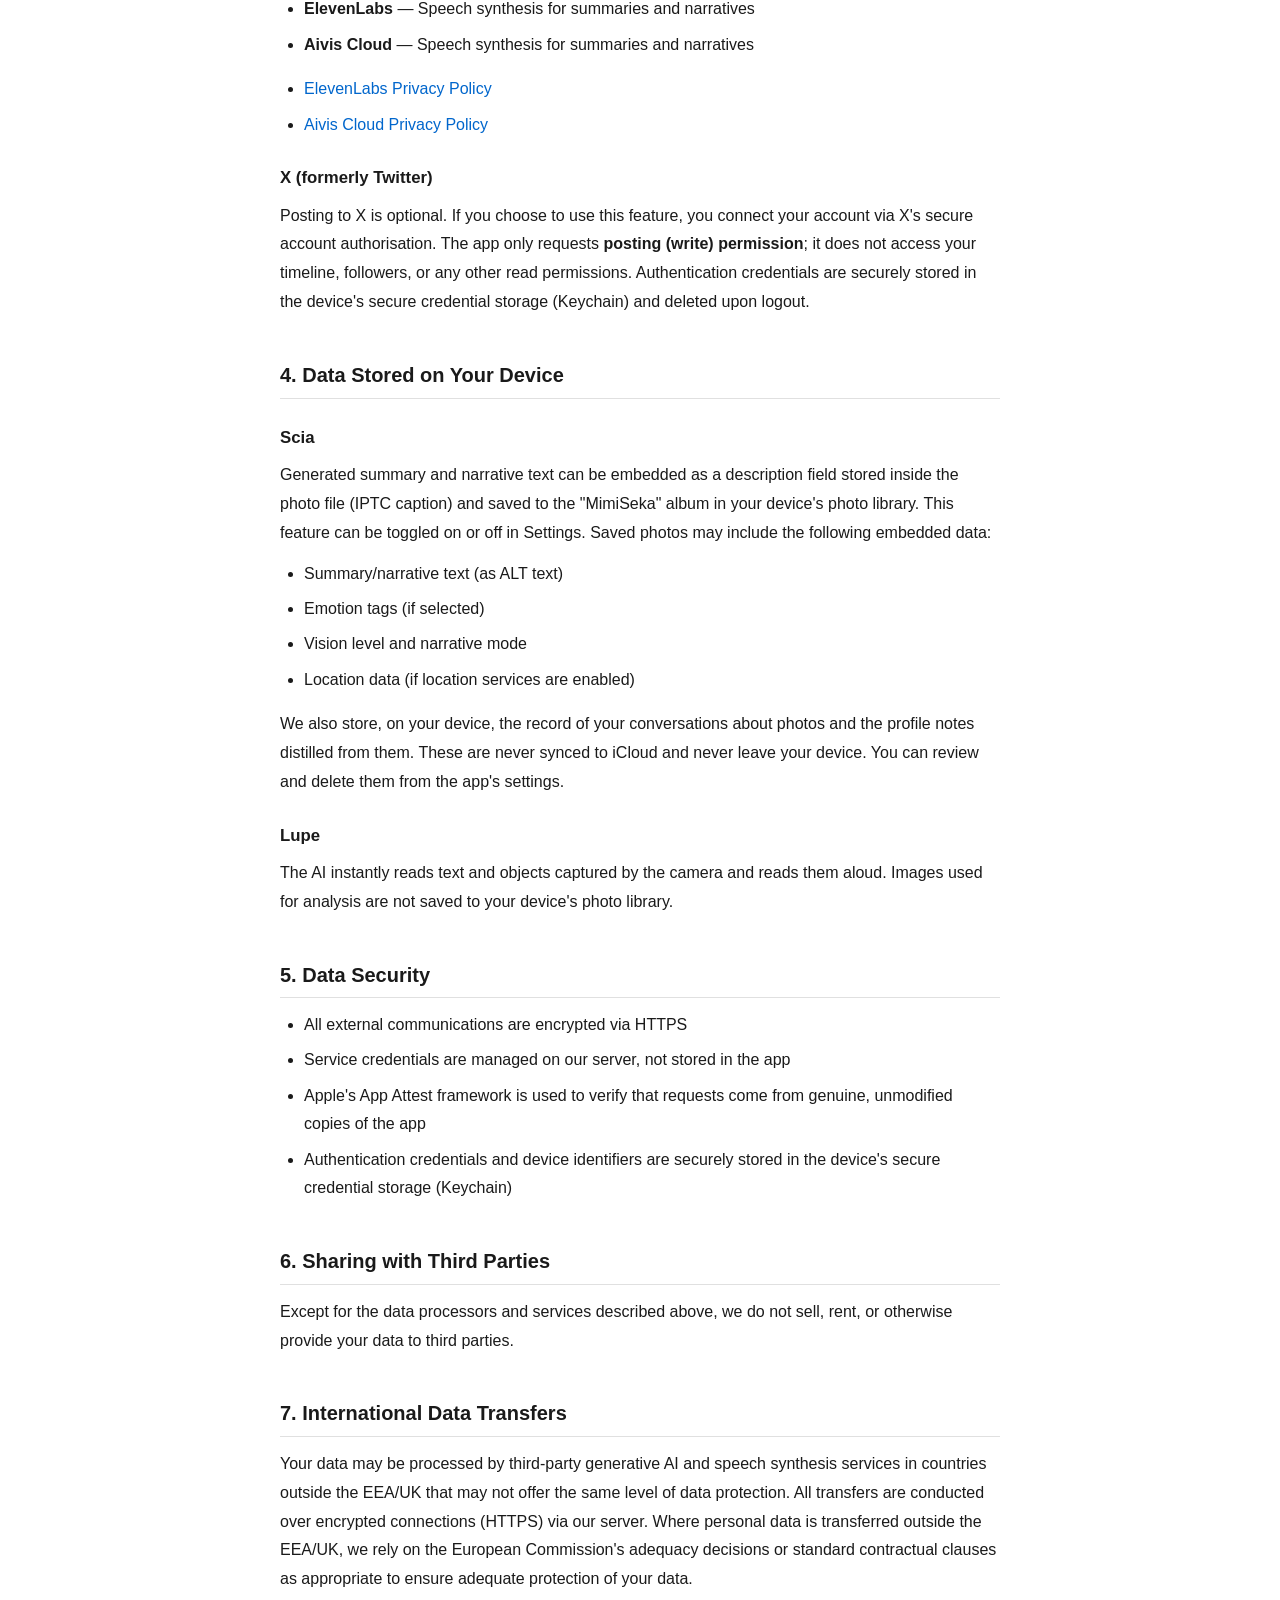
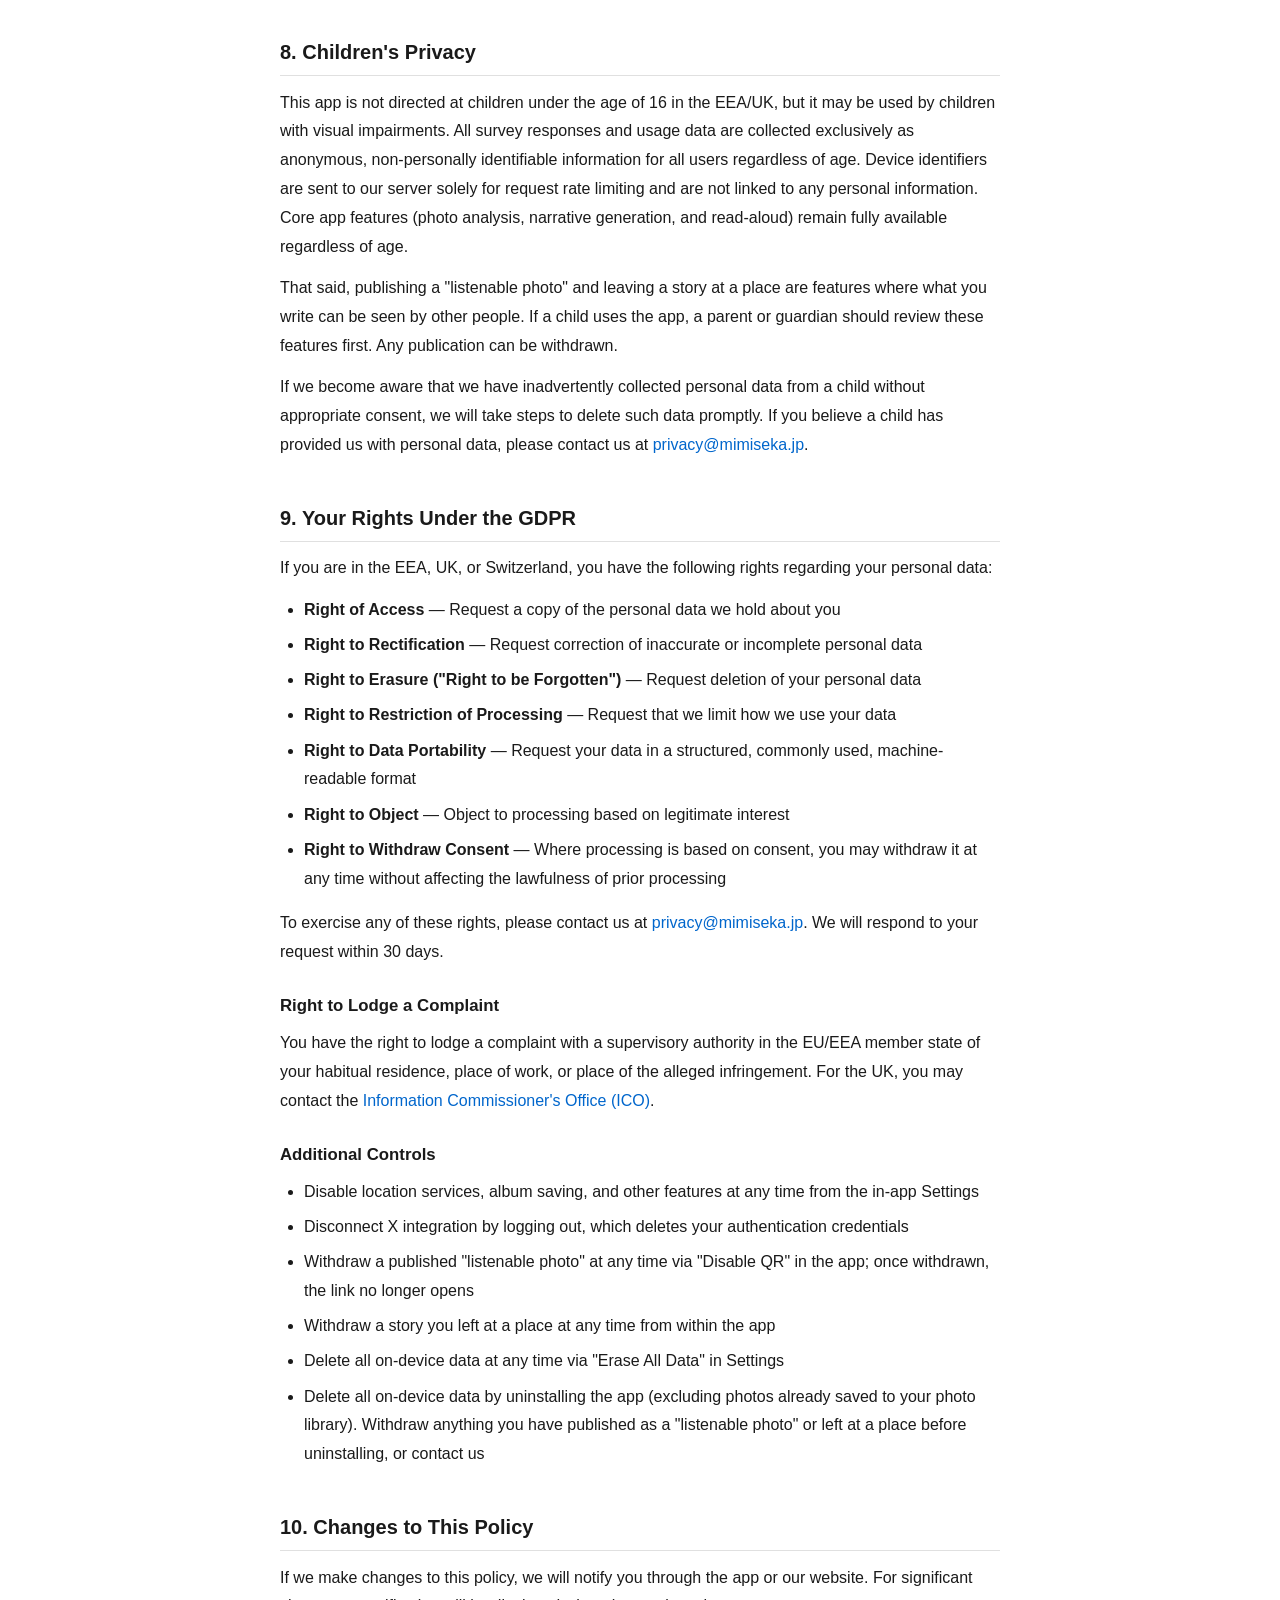
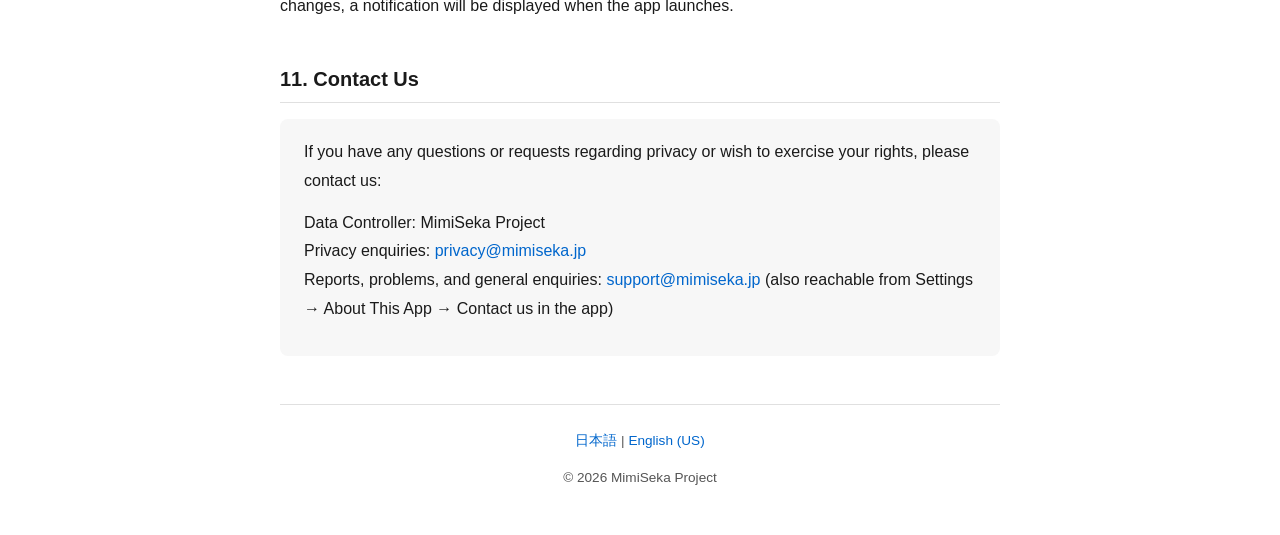
==== commit f83f3626: "Add place-story moderation, reporting, and blocking; drop friend sharing The "leave a story at this " ====
--- a/en-eu.html
+++ b/en-eu.html
@@ -113,7 +113,7 @@
 <body>
 <main>
   <h1>Privacy Policy</h1>
-  <p class="last-updated">Last Updated: August 23, 2026</p>
+  <p class="last-updated">Last Updated: August 24, 2026</p>
 
   <div class="intro">
     <p>MimiSeka is an iOS app that uses AI to interpret scenes from photos and videos, generating literary narratives and summary text. The generated text can be embedded as photo captions (ALT text) or read aloud.</p>
@@ -169,14 +169,24 @@
         <td>Legitimate interest (service improvement)</td>
       </tr>
       <tr>
+        <td>Text of a story you place at a location (sent to OpenAI's Moderation API)</td>
+        <td>Check content before publication</td>
+        <td>Legitimate interest (safety of recipients); legal obligation (preventing distribution of illegal content)</td>
+      </tr>
+      <tr>
+        <td>Pseudonymised author / reporter identifier (salted hash), block records</td>
+        <td>Let recipients block an author; identify repeat offenders</td>
+        <td>Legitimate interest (safety of recipients and moderation)</td>
+      </tr>
+      <tr>
+        <td>Report reason and note</td>
+        <td>Review reported content and decide whether to restore or delete it</td>
+        <td>Legitimate interest (safety of recipients and moderation)</td>
+      </tr>
+      <tr>
         <td>X (Twitter) authentication token</td>
         <td>Optional posting to X</td>
         <td>Consent (you choose to connect)</td>
-      </tr>
-      <tr>
-        <td>Friend list data (user ID, display name, friendships, invite tokens)</td>
-        <td>Provide the optional Friends / story-sharing feature</td>
-        <td>Contract performance (necessary to provide the feature you request)</td>
       </tr>
       <tr>
         <td>Conversation, diary, and note text (sent to generative AI services)</td>
@@ -236,16 +246,6 @@
   </ul>
   <p>Precise location data (latitude and longitude) is sent to our servers only if you use the "leave a story at this place" feature described below, and only with your explicit consent. Otherwise, a coarse location name (city or municipality level) may be sent to generative AI services as contextual information for narrative generation. Place names, venue names, and weather are retrieved through Apple's services and do not pass through our servers.</p>
 
-  <h3>Friend List Data (Optional)</h3>
-  <p>Only if you use MimiSeka Scia's optional Friends feature (sending your stories to friends), the following data is stored on our server (AWS Tokyo region, Japan). If you do not use the Friends feature, none of this data is created or transmitted.</p>
-  <ul>
-    <li><strong>User ID</strong> — A random identifier issued by our server. It is not linked to your name, email address, phone number, or any other personal information</li>
-    <li><strong>Display name</strong> — The name shown to your friends (a nickname is fine; you choose it freely)</li>
-    <li><strong>Friendships</strong> — Information about which user IDs are friends with each other</li>
-    <li><strong>Invite tokens</strong> — Single-purpose codes contained in friend-invite QR codes and links (valid for 1 hour)</li>
-  </ul>
-  <p>Your user ID and display name are visible to people you become friends with. Your friend list may be shared between MimiSeka family apps on the same device. Story sharing between friends is delivered through Apple's iCloud, so <strong>no photo or story text is stored on our servers for the purpose of sharing</strong>. However, if you use the "listenable photo" or "leave a story at this place" features described below, the relevant content is stored on our servers in order to publish it.</p>
-
   <h3>Content You Publish as a "Listenable Photo" (Optional)</h3>
   <p>MimiSeka Scia lets you turn a story or diary entry into a link or QR code so that people without the app can listen to it. <strong>Only when you use this feature</strong>, the following is stored on our servers (AWS Tokyo region) and becomes accessible to anyone who has the link:</p>
   <ul>
@@ -258,12 +258,15 @@
 
   <h3>"Leave a Story at This Place" (Optional)</h3>
   <p>MimiSeka Scia lets you leave a story at the place where the photo was taken. If you use this feature, your story (text, narration audio, capture date, and precise capture coordinates) is stored on our servers and <strong>shown anonymously to other users who visit that place</strong>. The publication period is one year.</p>
-  <p>The legal basis is your explicit consent, which you give before the first time you use the feature. Your name and display name are never shown. You may withdraw at any time from within the app; withdrawal stops new deliveries, though the story may remain on devices that already received it. Stories can be reported by other users, and we remove anything we judge to be inappropriate.</p>
+  <p>The legal basis is your explicit consent, which you give before the first time you use the feature. Your name and display name are never shown. You may withdraw at any time from within the app; withdrawal stops new deliveries, though the story may remain on devices that already received it.</p>
+  <p>Before publication, the text is sent once to an automated content check (OpenAI's Moderation API). Text judged inappropriate is neither stored nor published. The legal basis for this check is our legitimate interest in keeping the service safe for the people who receive these stories, and our obligation as a platform to prevent the distribution of illegal content.</p>
+  <p>Stories can be reported by other users. A reported story stops being delivered immediately; we then review it and decide whether to restore or delete it. The reason selected by the reporter, and any note they write, are stored for up to 400 days for audit purposes.</p>
+  <p>For this feature only, we store a <strong>pseudonymised identifier</strong> for the author and for the reporter, derived from the publishing identifier held on your device by a salted, irreversible hash. It is used solely to exclude an author's stories from delivery when a recipient blocks them, and to identify repeat offenders. It is never displayed and never passed to other users. Authors and reporters are hashed with separate domains, so the two cannot be matched against each other. Because a pseudonymised identifier is still personal data under the GDPR, your rights of access, erasure, and objection apply to it; contact us and we will act on the request.</p>
 
   <h3>Push Notifications (Optional)</h3>
   <p>If you use "letters from MimiSeka," we deliver notifications through Apple's Push Notification service (APNs). The legal basis is your consent, given through the iOS permission prompt, and you can revoke it at any time in iOS Settings.</p>
 
-  <h3>iCloud (CloudKit) Storage and Sharing</h3>
+  <h3>iCloud (CloudKit) Storage and Sync</h3>
   <p>The photos, stories, and diary entries collected on your shelf are stored and synced in your own iCloud. This happens entirely within Apple's services and does not pass through our servers. Data held in iCloud is governed by Apple's privacy policy, with Apple acting as the controller for that storage.</p>
 
   <h3>In-App Purchases</h3>
@@ -280,7 +283,7 @@
   <p>This data is anonymised and stored on our servers solely for the purpose of service improvement. It is never used to identify any individual.</p>
 
   <h3>Data Retention</h3>
-  <p>Content published as a "listenable photo" is retained until the period you chose when publishing (30 days by default), after which it is deleted automatically. A story left at a place is retained for one year. In both cases, withdrawing publication in the app makes the content unreadable from then on. Usage data and device identifiers are retained for the duration of service operation and deleted when the service is discontinued. Initial survey data is retained as anonymised statistical information for the duration of service operation. For friend list data, removing a friend immediately deletes that friendship, and running "Erase All Data" in the app deletes your user ID, display name, and all friendships from our server.</p>
+  <p>Content published as a "listenable photo" is retained until the period you chose when publishing (30 days by default), after which it is deleted automatically. A story left at a place is retained for one year. Report records are retained for up to 400 days, and block records until they are removed. In both cases, withdrawing publication in the app makes the content unreadable from then on. Usage data and device identifiers are retained for the duration of service operation and deleted when the service is discontinued. Initial survey data is retained as anonymised statistical information for the duration of service operation.</p>
 
   <h2>3. Third-Party Services (Data Processors)</h2>
 
@@ -344,7 +347,7 @@
 
   <h2>8. Children's Privacy</h2>
   <p>This app is not directed at children under the age of 16 in the EEA/UK, but it may be used by children with visual impairments. All survey responses and usage data are collected exclusively as anonymous, non-personally identifiable information for all users regardless of age. Device identifiers are sent to our server solely for request rate limiting and are not linked to any personal information. Core app features (photo analysis, narrative generation, and read-aloud) remain fully available regardless of age.</p>
-  <p>That said, publishing a "listenable photo," leaving a story at a place, and writing a message on a gift are all features where what you write can be seen by other people. If a child uses the app, a parent or guardian should review these features first. Any publication can be withdrawn.</p>
+  <p>That said, publishing a "listenable photo" and leaving a story at a place are features where what you write can be seen by other people. If a child uses the app, a parent or guardian should review these features first. Any publication can be withdrawn.</p>
   <p>If we become aware that we have inadvertently collected personal data from a child without appropriate consent, we will take steps to delete such data promptly. If you believe a child has provided us with personal data, please contact us at <a href="mailto:privacy@mimiseka.jp">privacy@mimiseka.jp</a>.</p>
 
   <h2>9. Your Rights Under the GDPR</h2>
@@ -369,8 +372,8 @@
     <li>Disconnect X integration by logging out, which deletes your authentication credentials</li>
     <li>Withdraw a published "listenable photo" at any time via "Disable QR" in the app; once withdrawn, the link no longer opens</li>
     <li>Withdraw a story you left at a place at any time from within the app</li>
-    <li>Permanently delete your friend list server data (user ID, display name, friendships) at any time via "Erase All Data" in Settings — this is a self-service means of exercising your right to erasure for this data</li>
-    <li>Delete all on-device data by uninstalling the app (excluding photos already saved to your photo library and friend list server data — for the latter, run "Erase All Data" before uninstalling, or contact us)</li>
+    <li>Delete all on-device data at any time via "Erase All Data" in Settings</li>
+    <li>Delete all on-device data by uninstalling the app (excluding photos already saved to your photo library). Withdraw anything you have published as a "listenable photo" or left at a place before uninstalling, or contact us</li>
   </ul>
 
   <h2>10. Changes to This Policy</h2>
@@ -379,7 +382,7 @@
   <h2>11. Contact Us</h2>
   <div class="contact">
     <p>If you have any questions or requests regarding privacy or wish to exercise your rights, please contact us:</p>
-    <p>Data Controller: MimiSeka Project<br>Email: <a href="mailto:privacy@mimiseka.jp">privacy@mimiseka.jp</a></p>
+    <p>Data Controller: MimiSeka Project<br>Privacy enquiries: <a href="mailto:privacy@mimiseka.jp">privacy@mimiseka.jp</a><br>Reports, problems, and general enquiries: <a href="mailto:support@mimiseka.jp">support@mimiseka.jp</a> (also reachable from Settings &rarr; About This App &rarr; Contact us in the app)</p>
   </div>
 
   <footer>
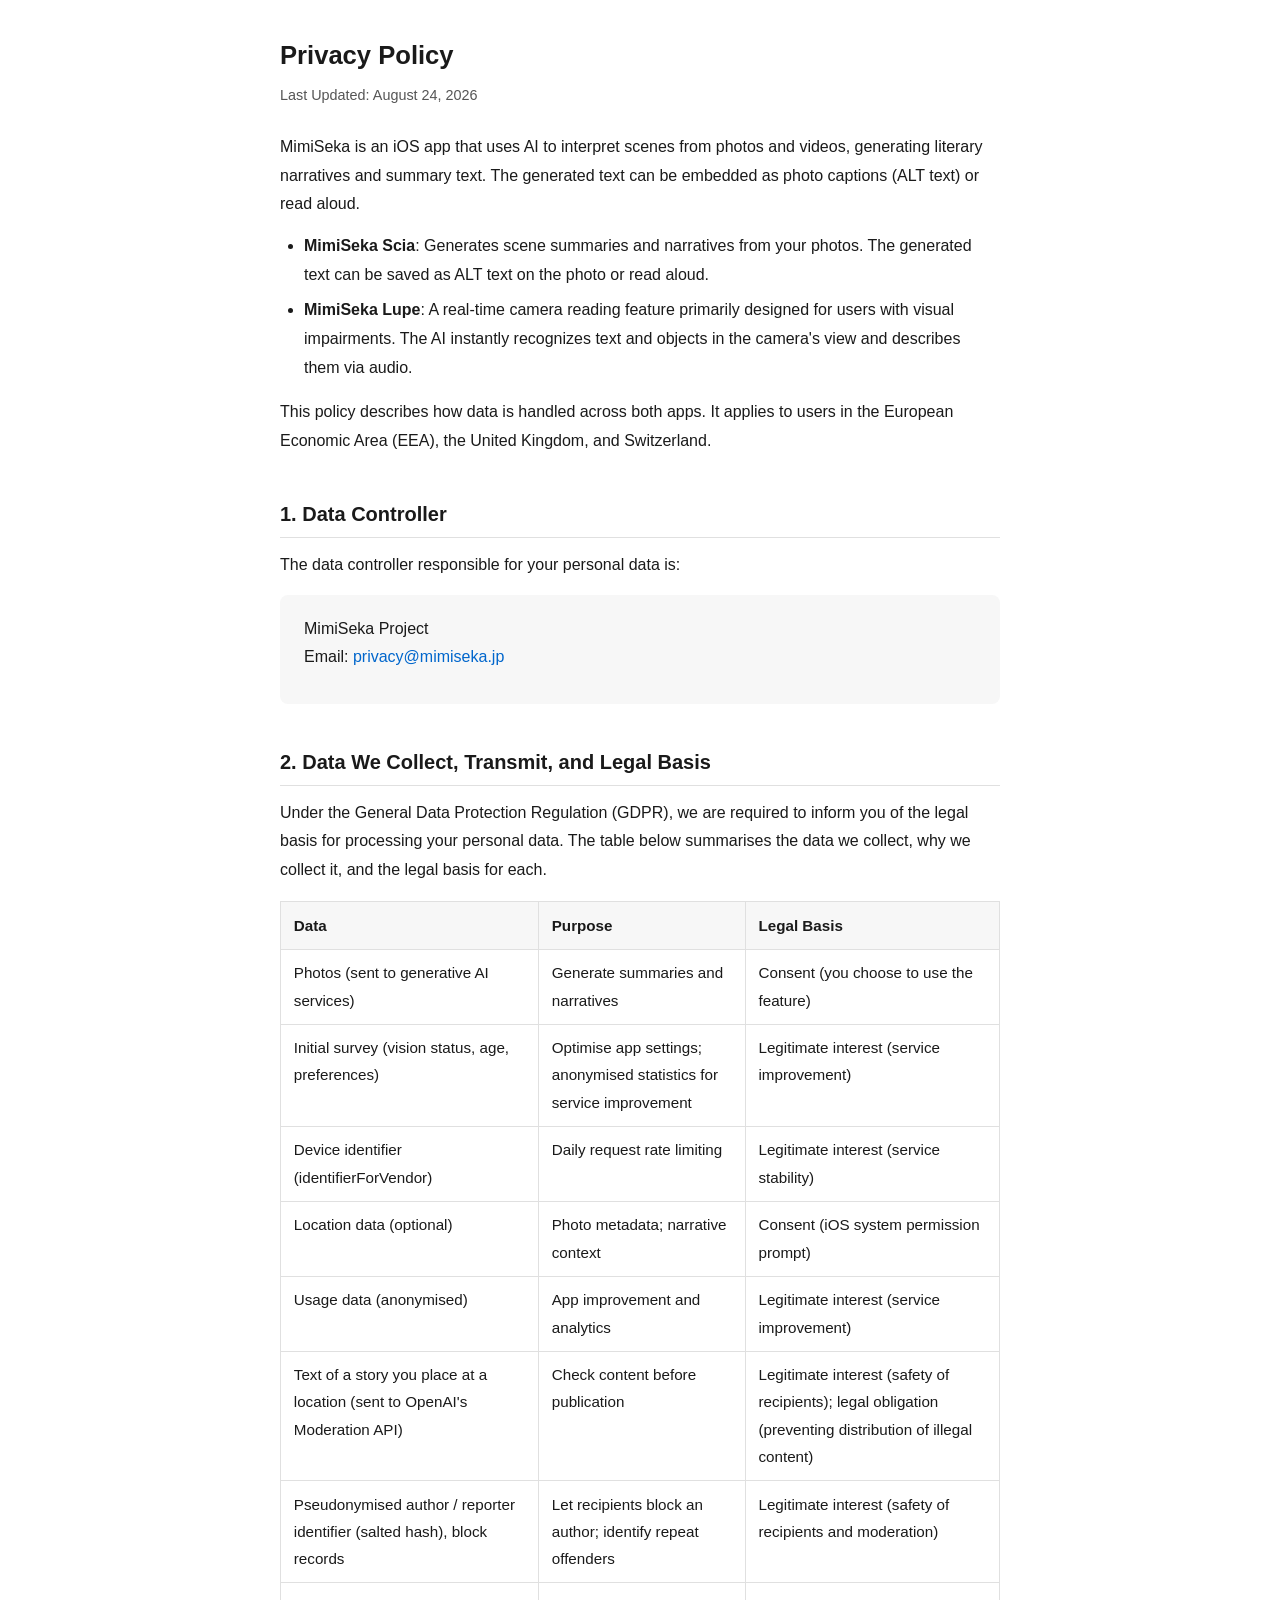
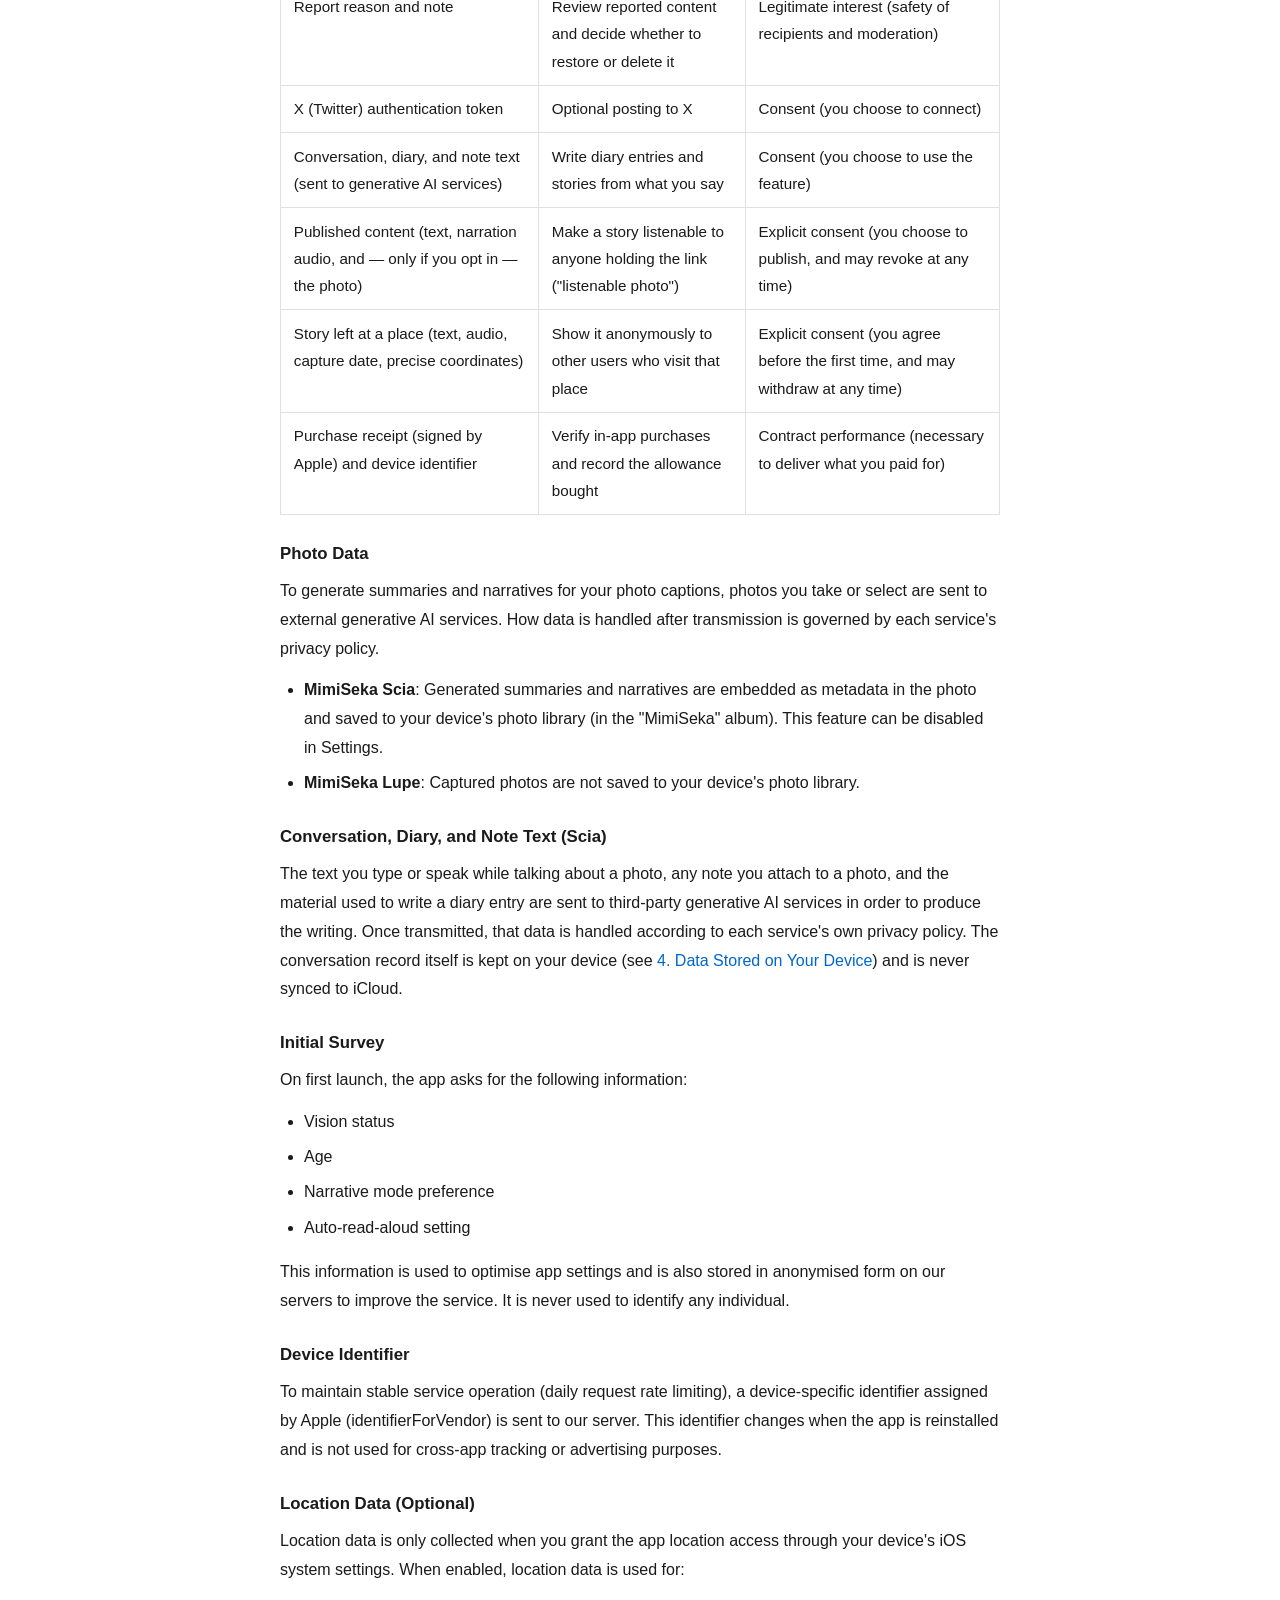
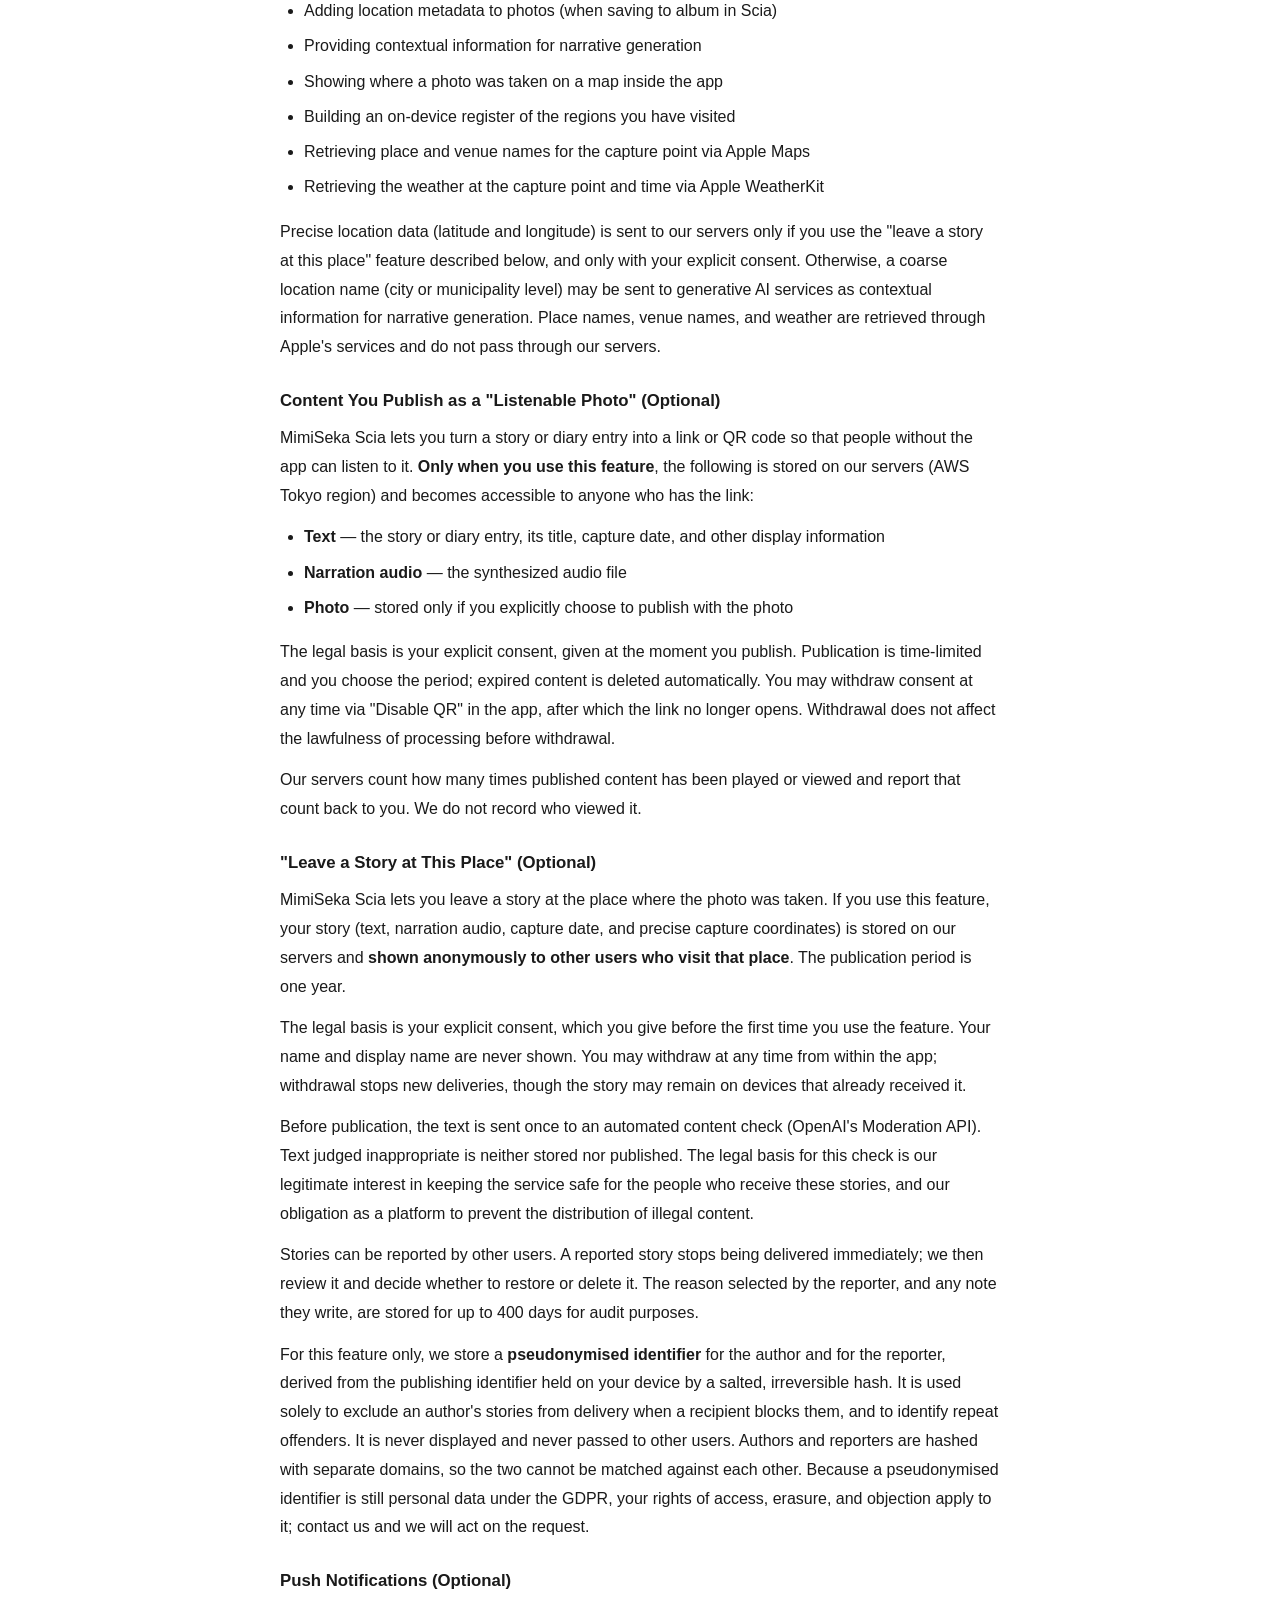
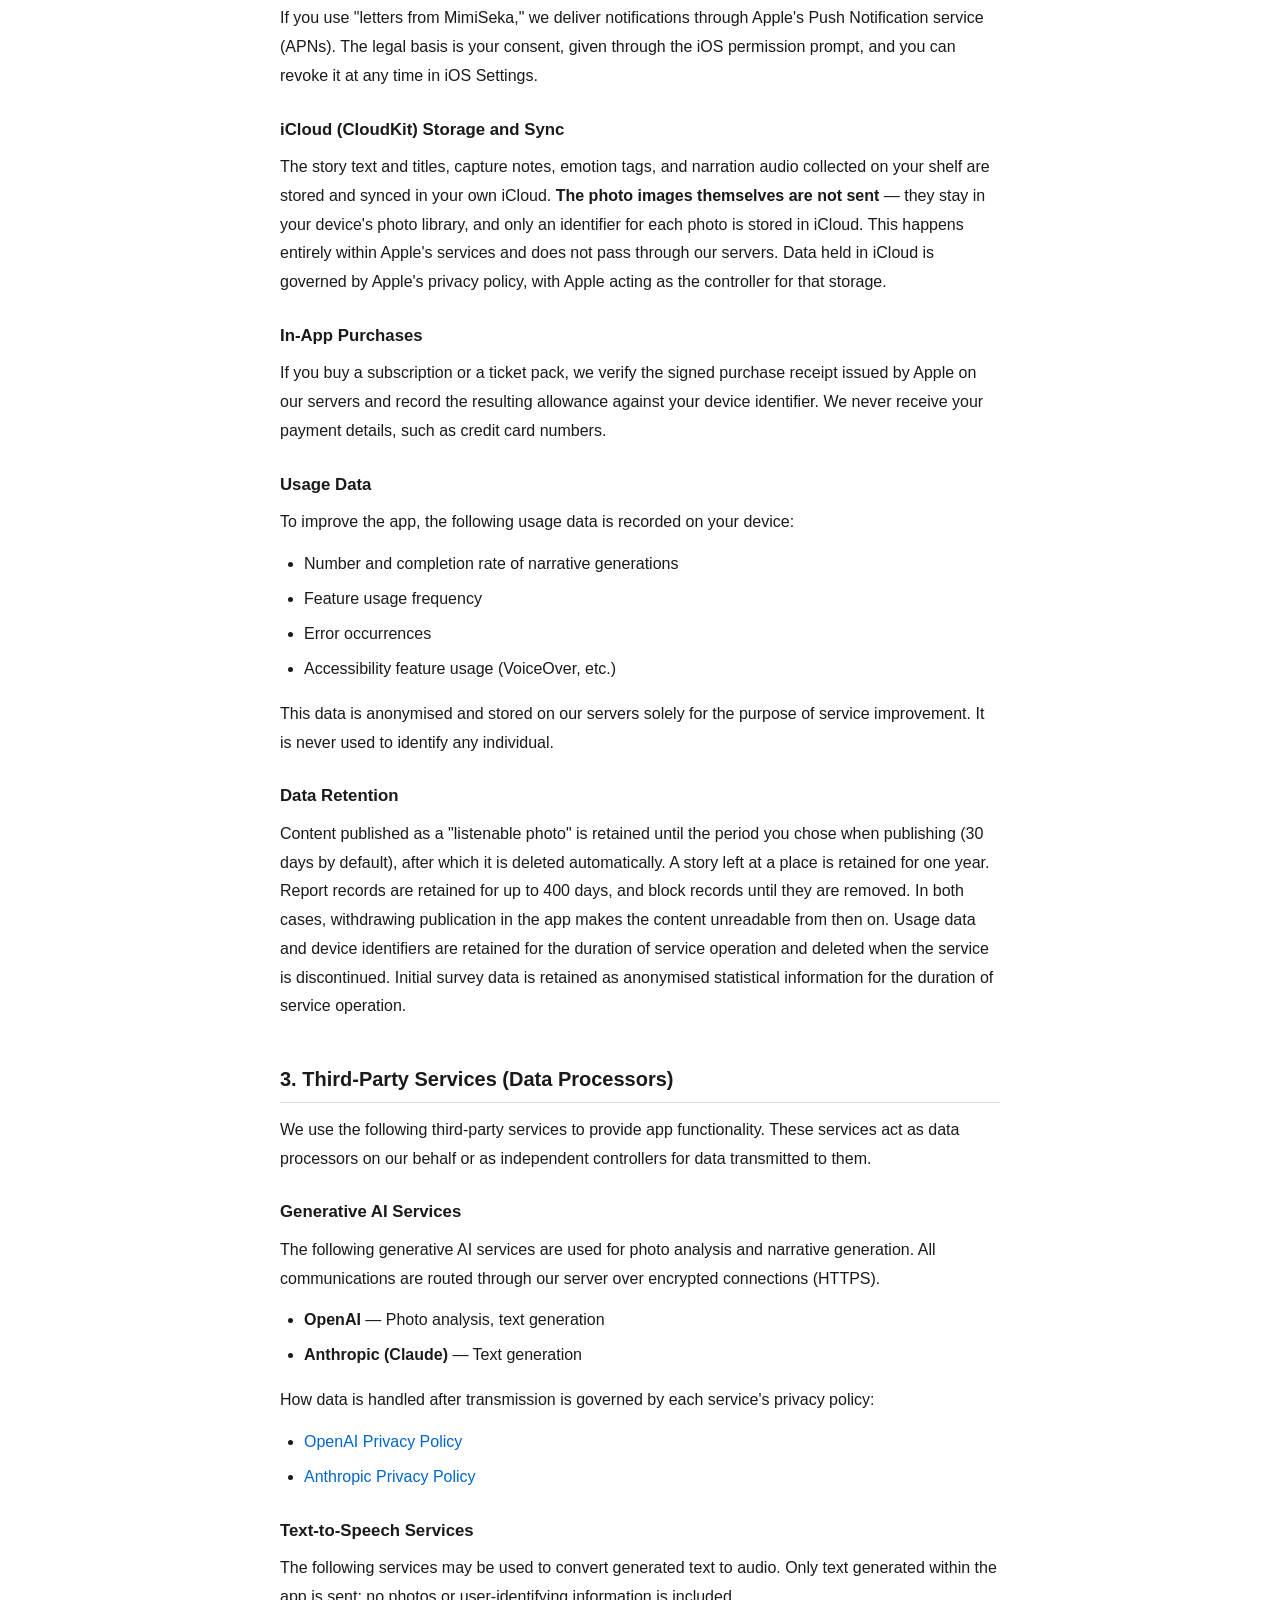
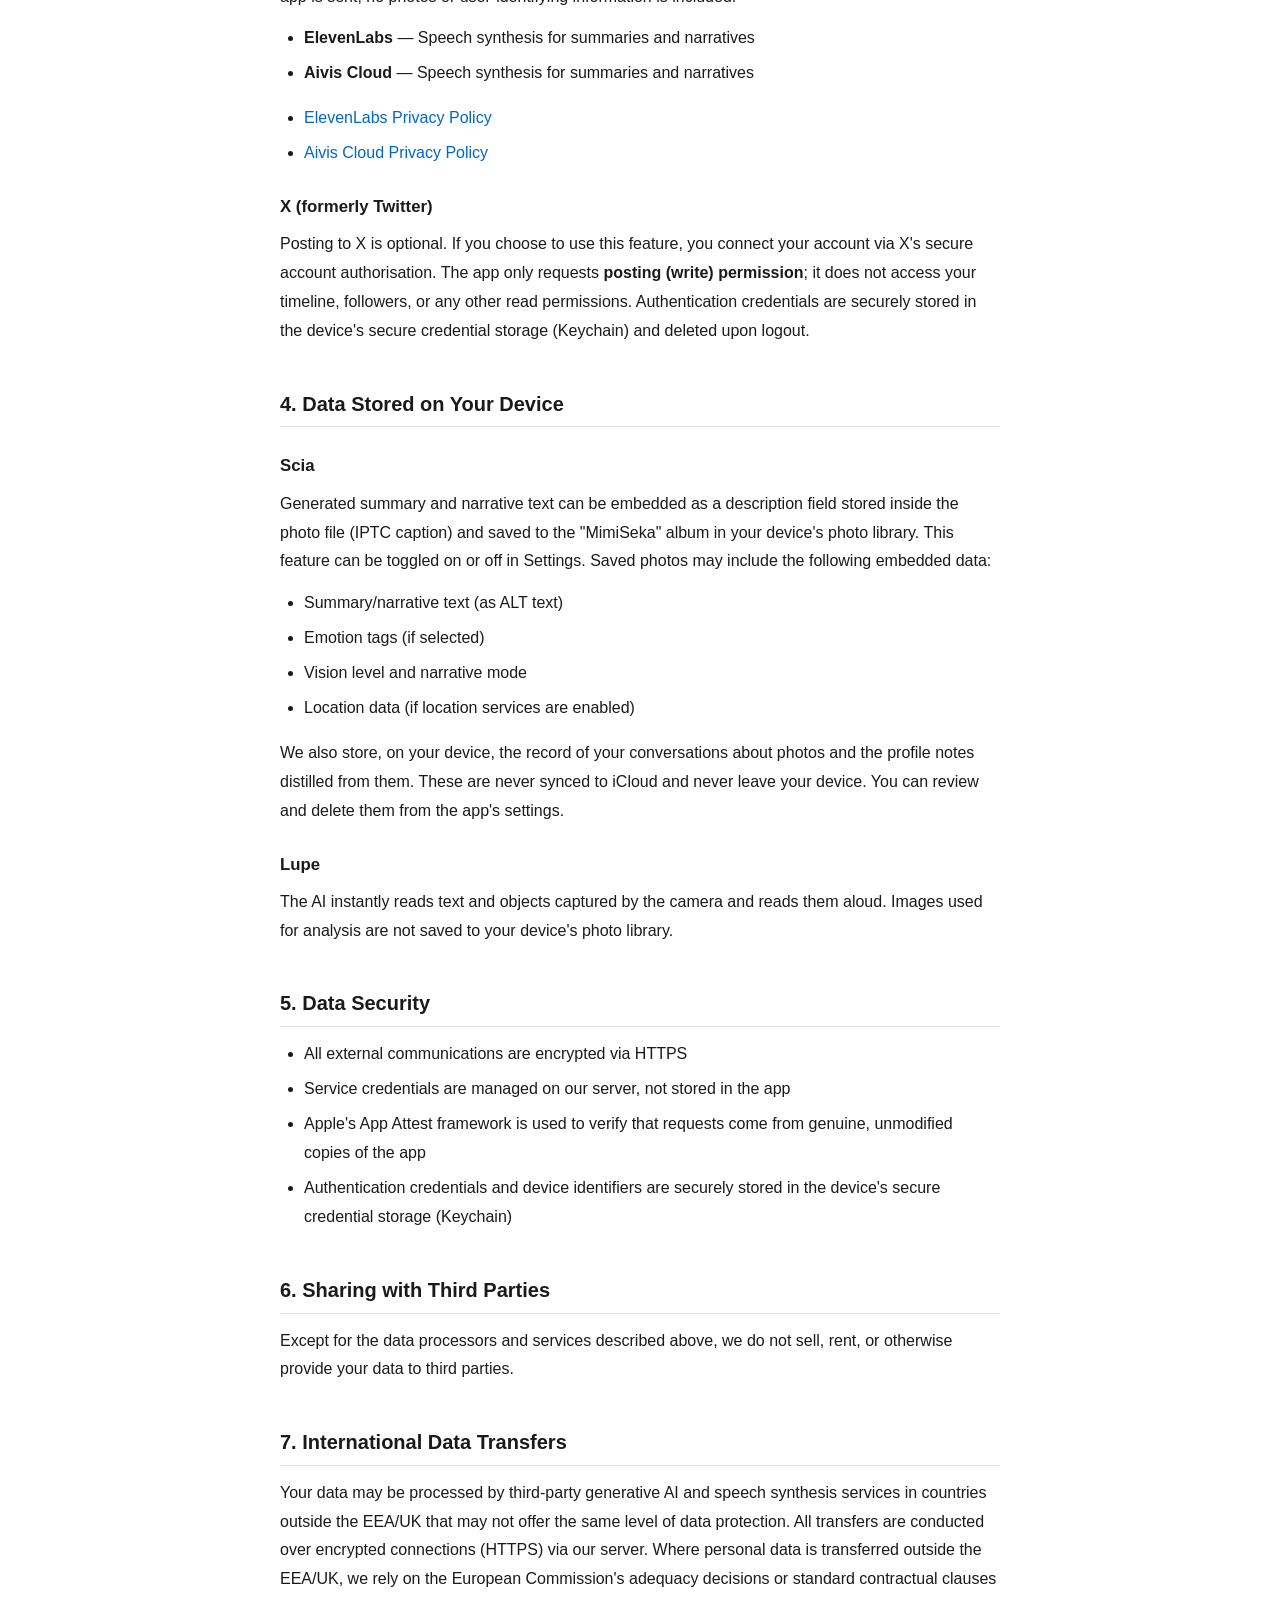
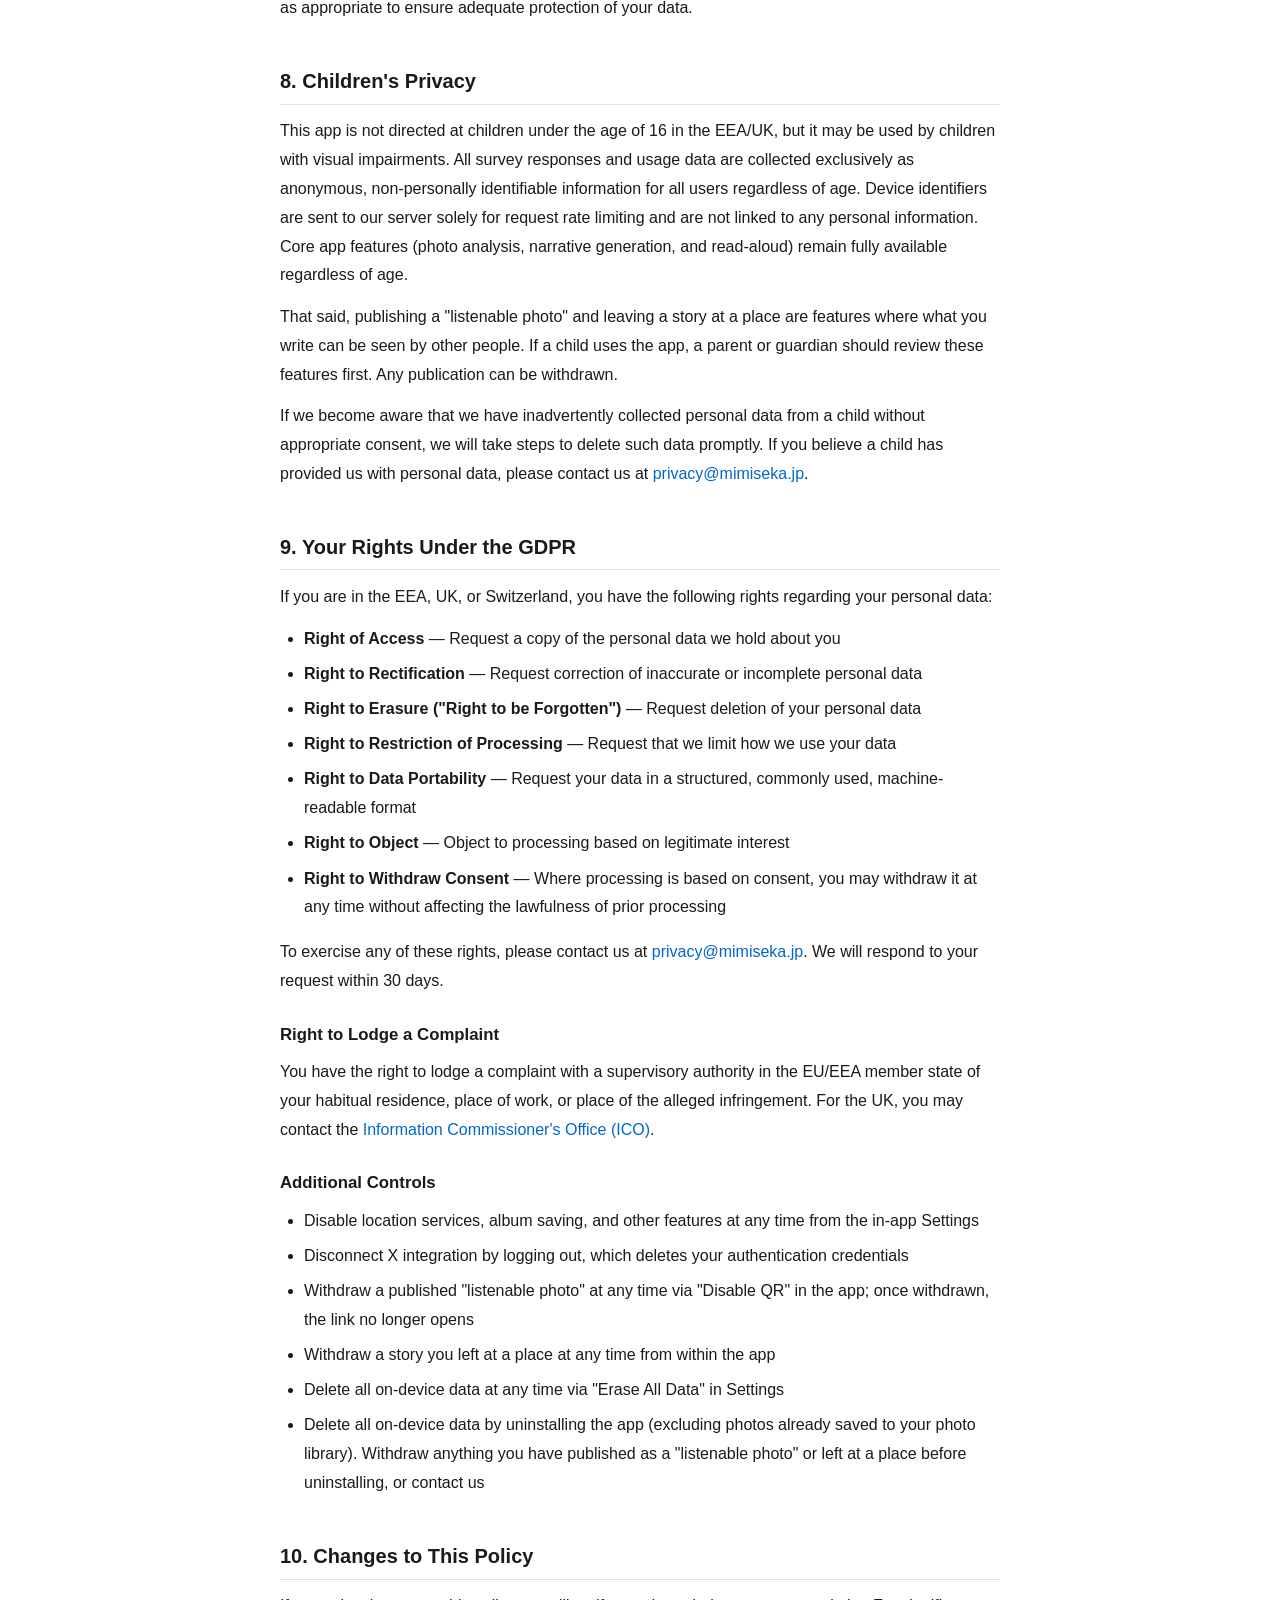
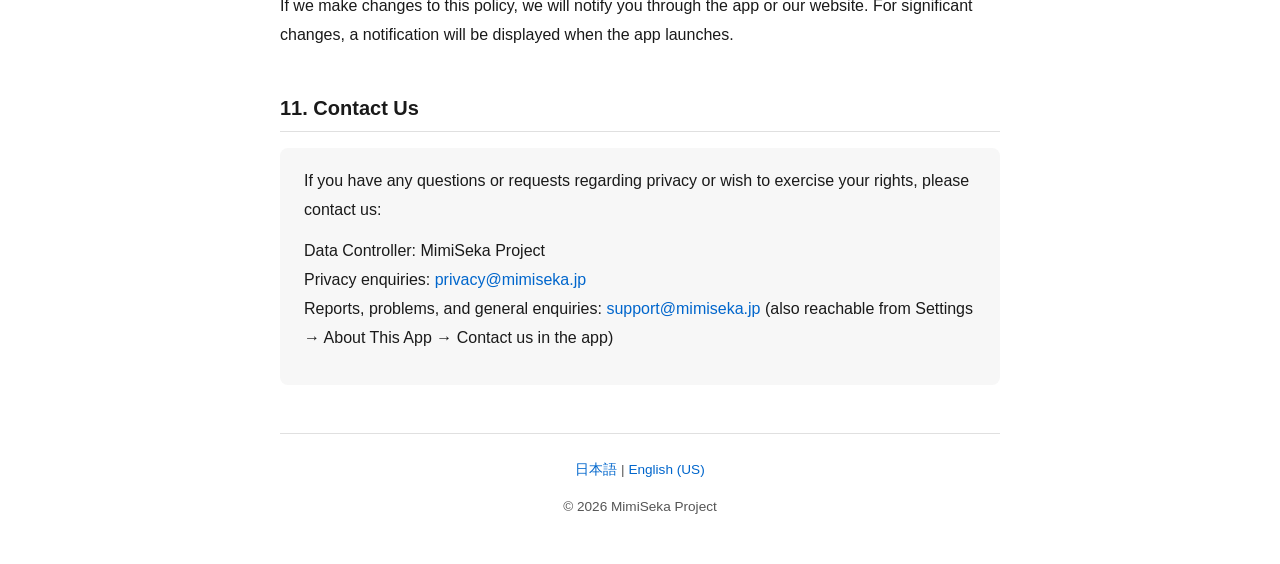
==== commit 55cca254: "Correct what actually goes to iCloud: story text, not photos The iCloud section claimed "photos, sto" ====
--- a/en-eu.html
+++ b/en-eu.html
@@ -267,7 +267,7 @@
   <p>If you use "letters from MimiSeka," we deliver notifications through Apple's Push Notification service (APNs). The legal basis is your consent, given through the iOS permission prompt, and you can revoke it at any time in iOS Settings.</p>
 
   <h3>iCloud (CloudKit) Storage and Sync</h3>
-  <p>The photos, stories, and diary entries collected on your shelf are stored and synced in your own iCloud. This happens entirely within Apple's services and does not pass through our servers. Data held in iCloud is governed by Apple's privacy policy, with Apple acting as the controller for that storage.</p>
+  <p>The story text and titles, capture notes, emotion tags, and narration audio collected on your shelf are stored and synced in your own iCloud. <strong>The photo images themselves are not sent</strong> — they stay in your device's photo library, and only an identifier for each photo is stored in iCloud. This happens entirely within Apple's services and does not pass through our servers. Data held in iCloud is governed by Apple's privacy policy, with Apple acting as the controller for that storage.</p>
 
   <h3>In-App Purchases</h3>
   <p>If you buy a subscription or a ticket pack, we verify the signed purchase receipt issued by Apple on our servers and record the resulting allowance against your device identifier. We never receive your payment details, such as credit card numbers.</p>
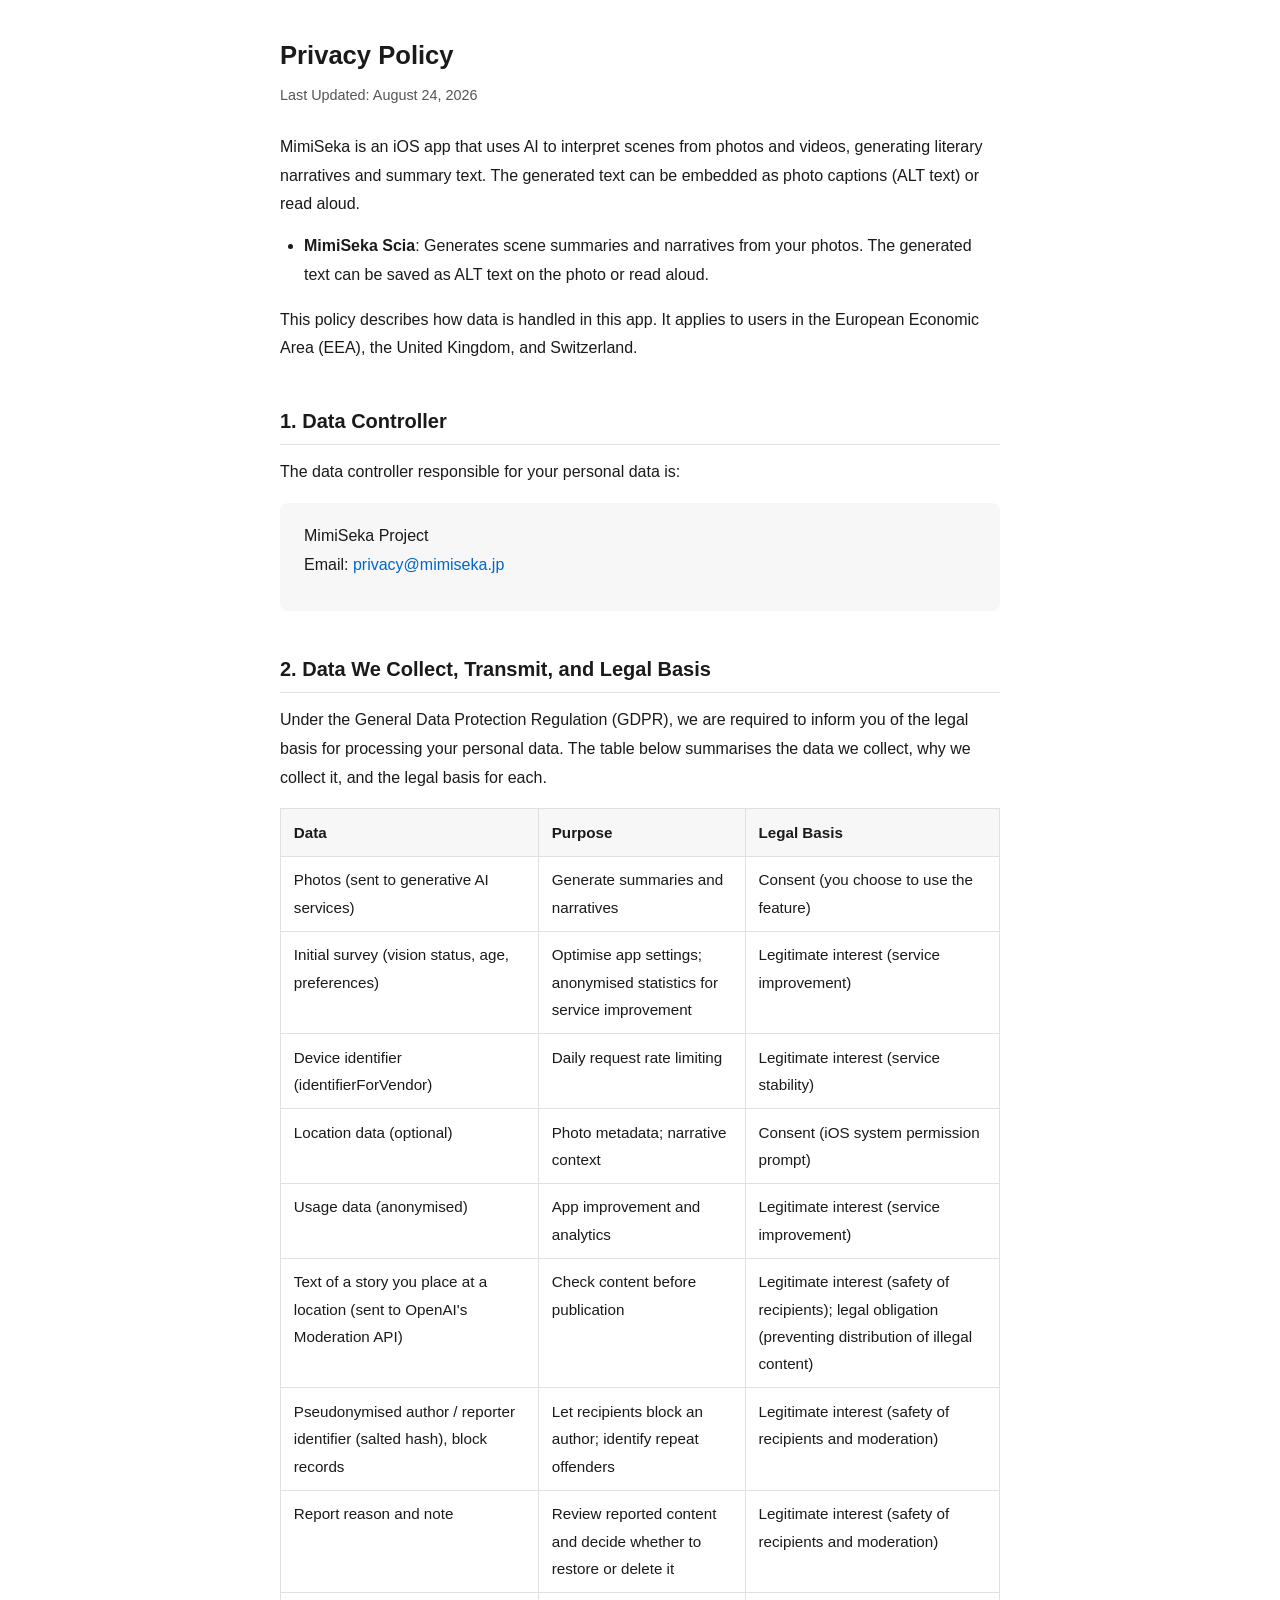
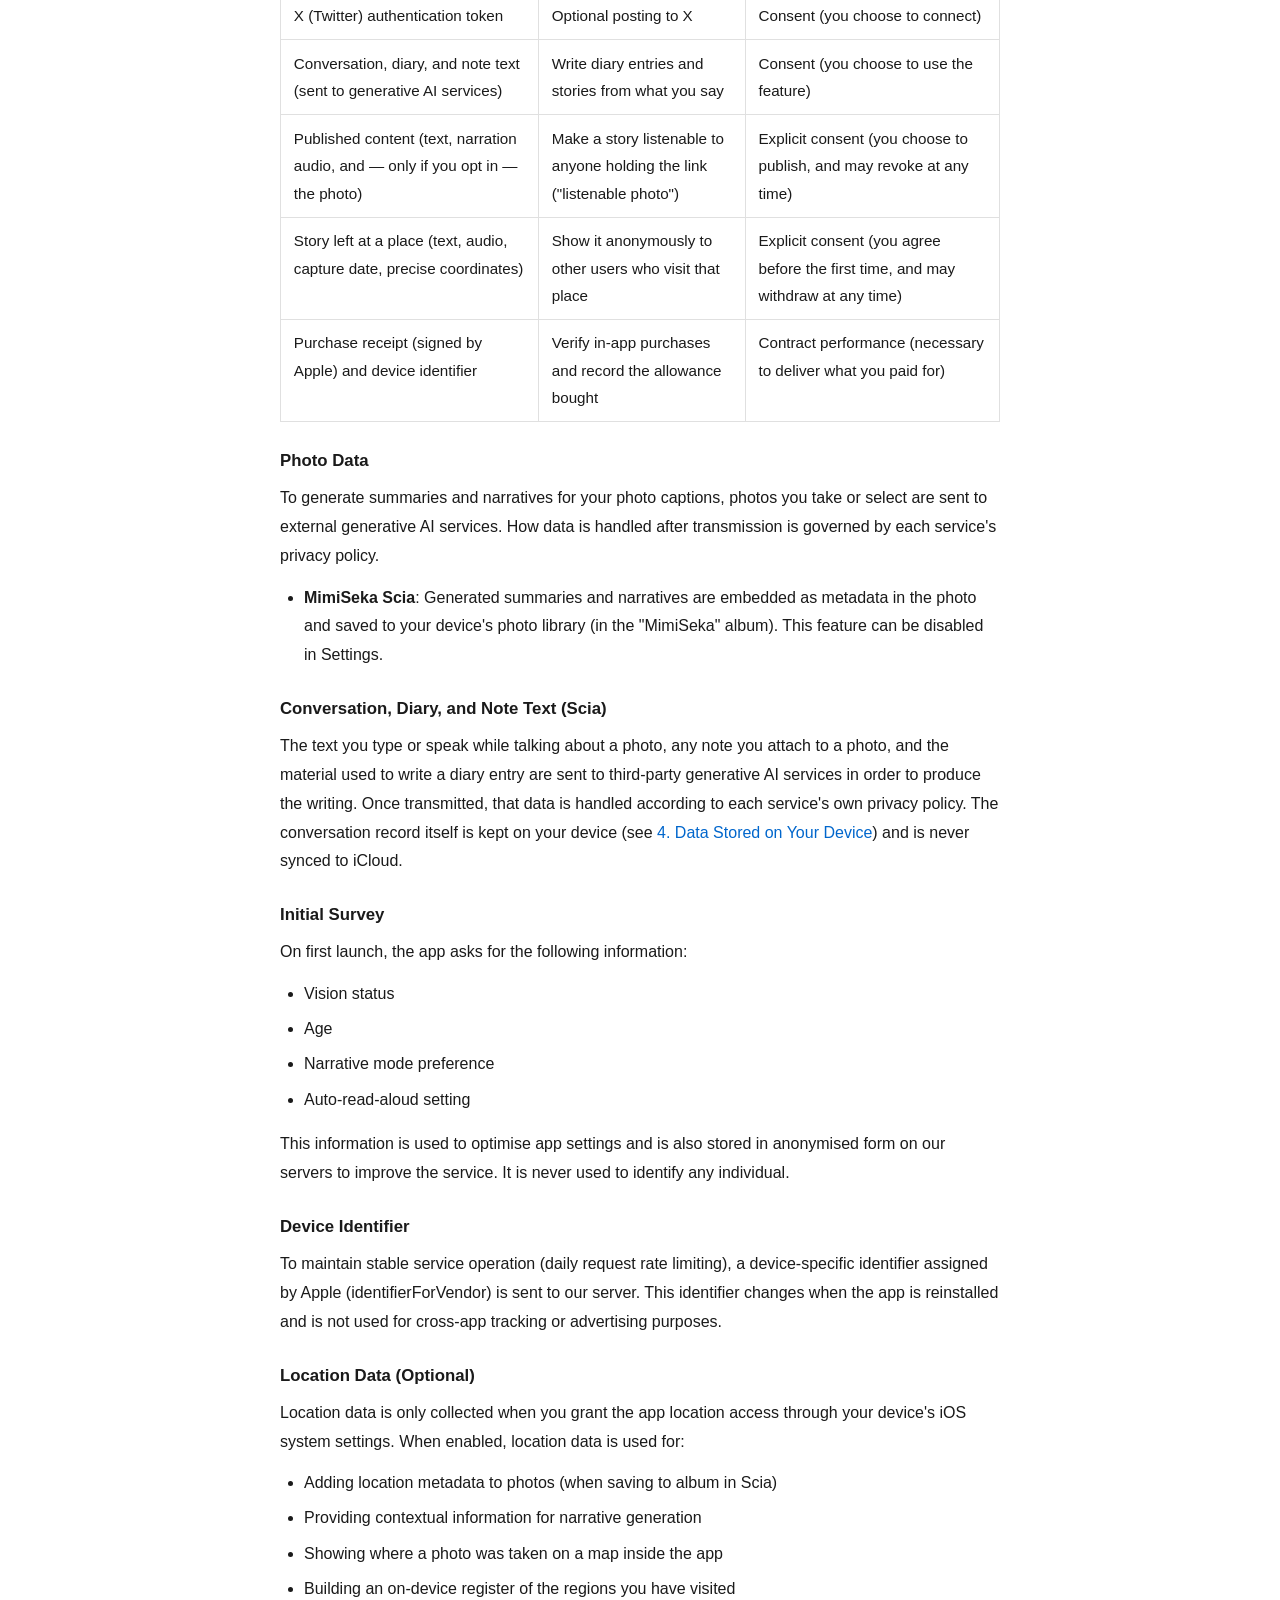
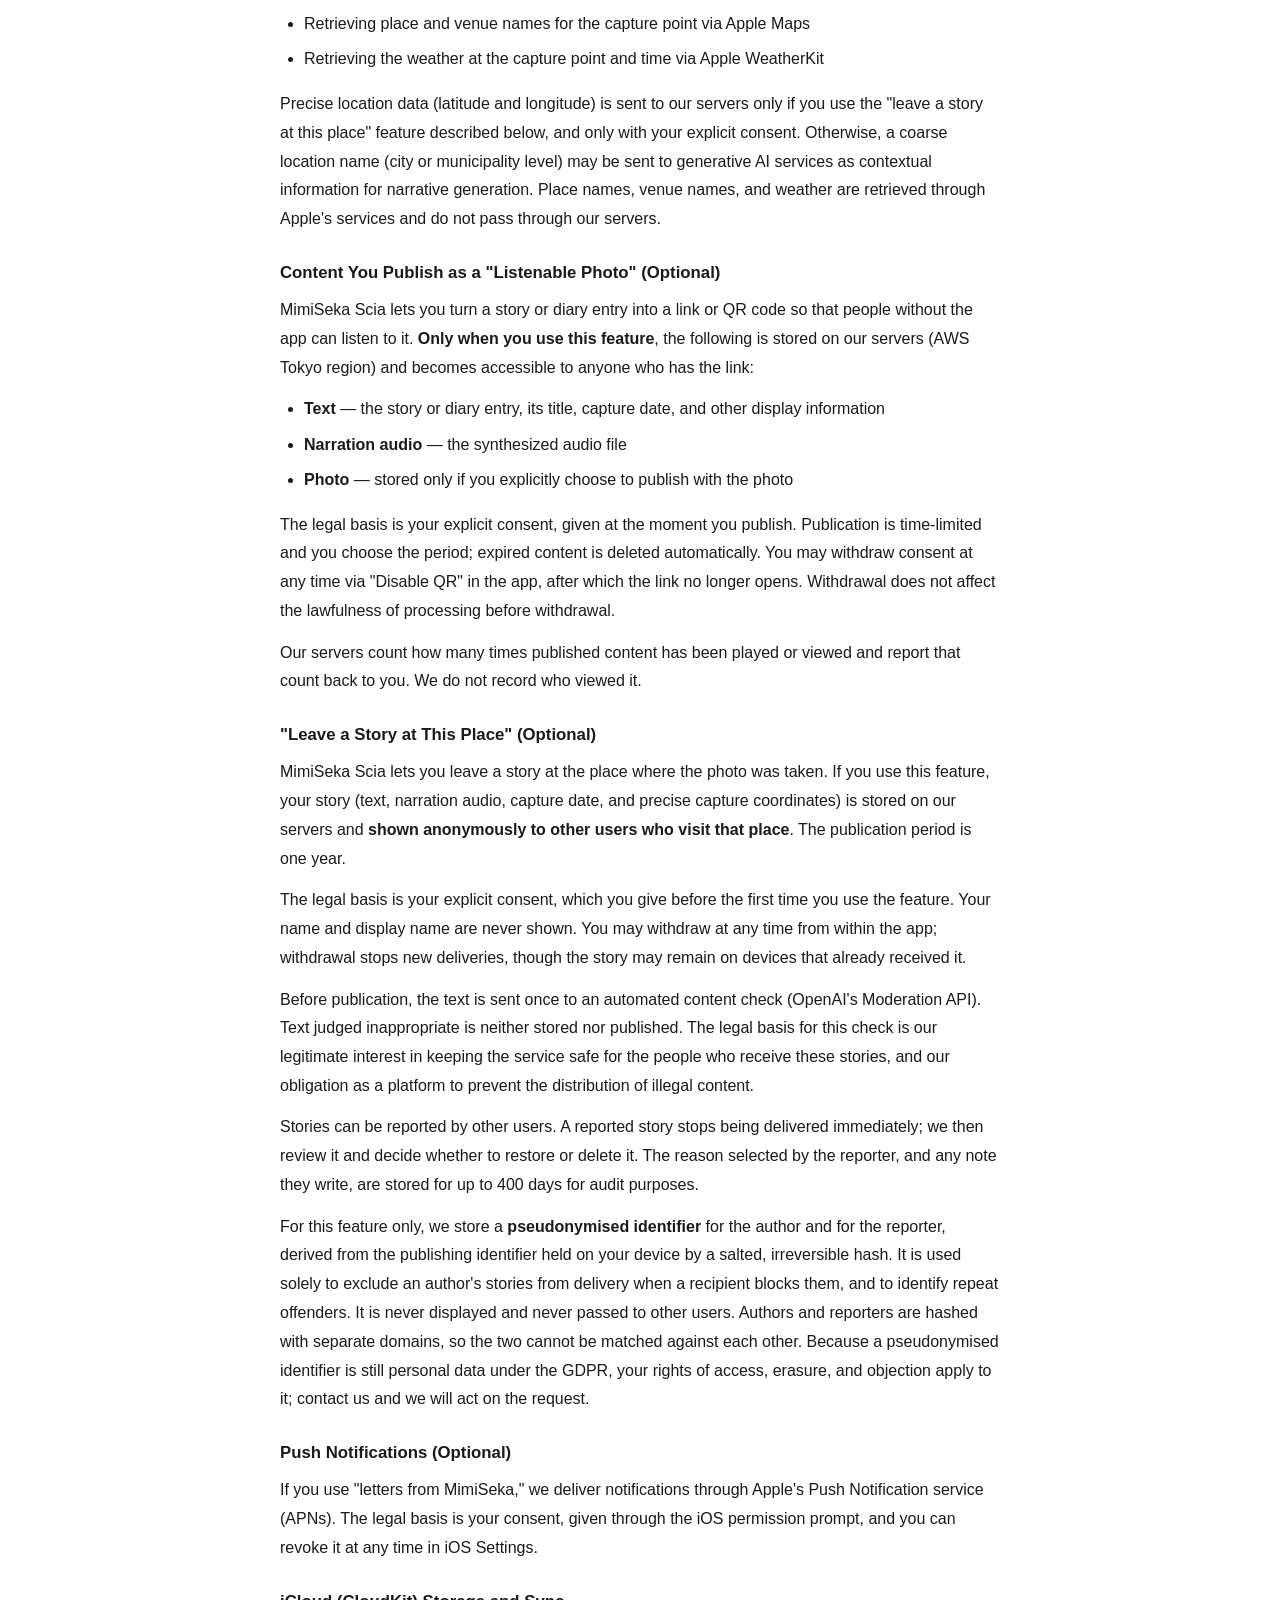
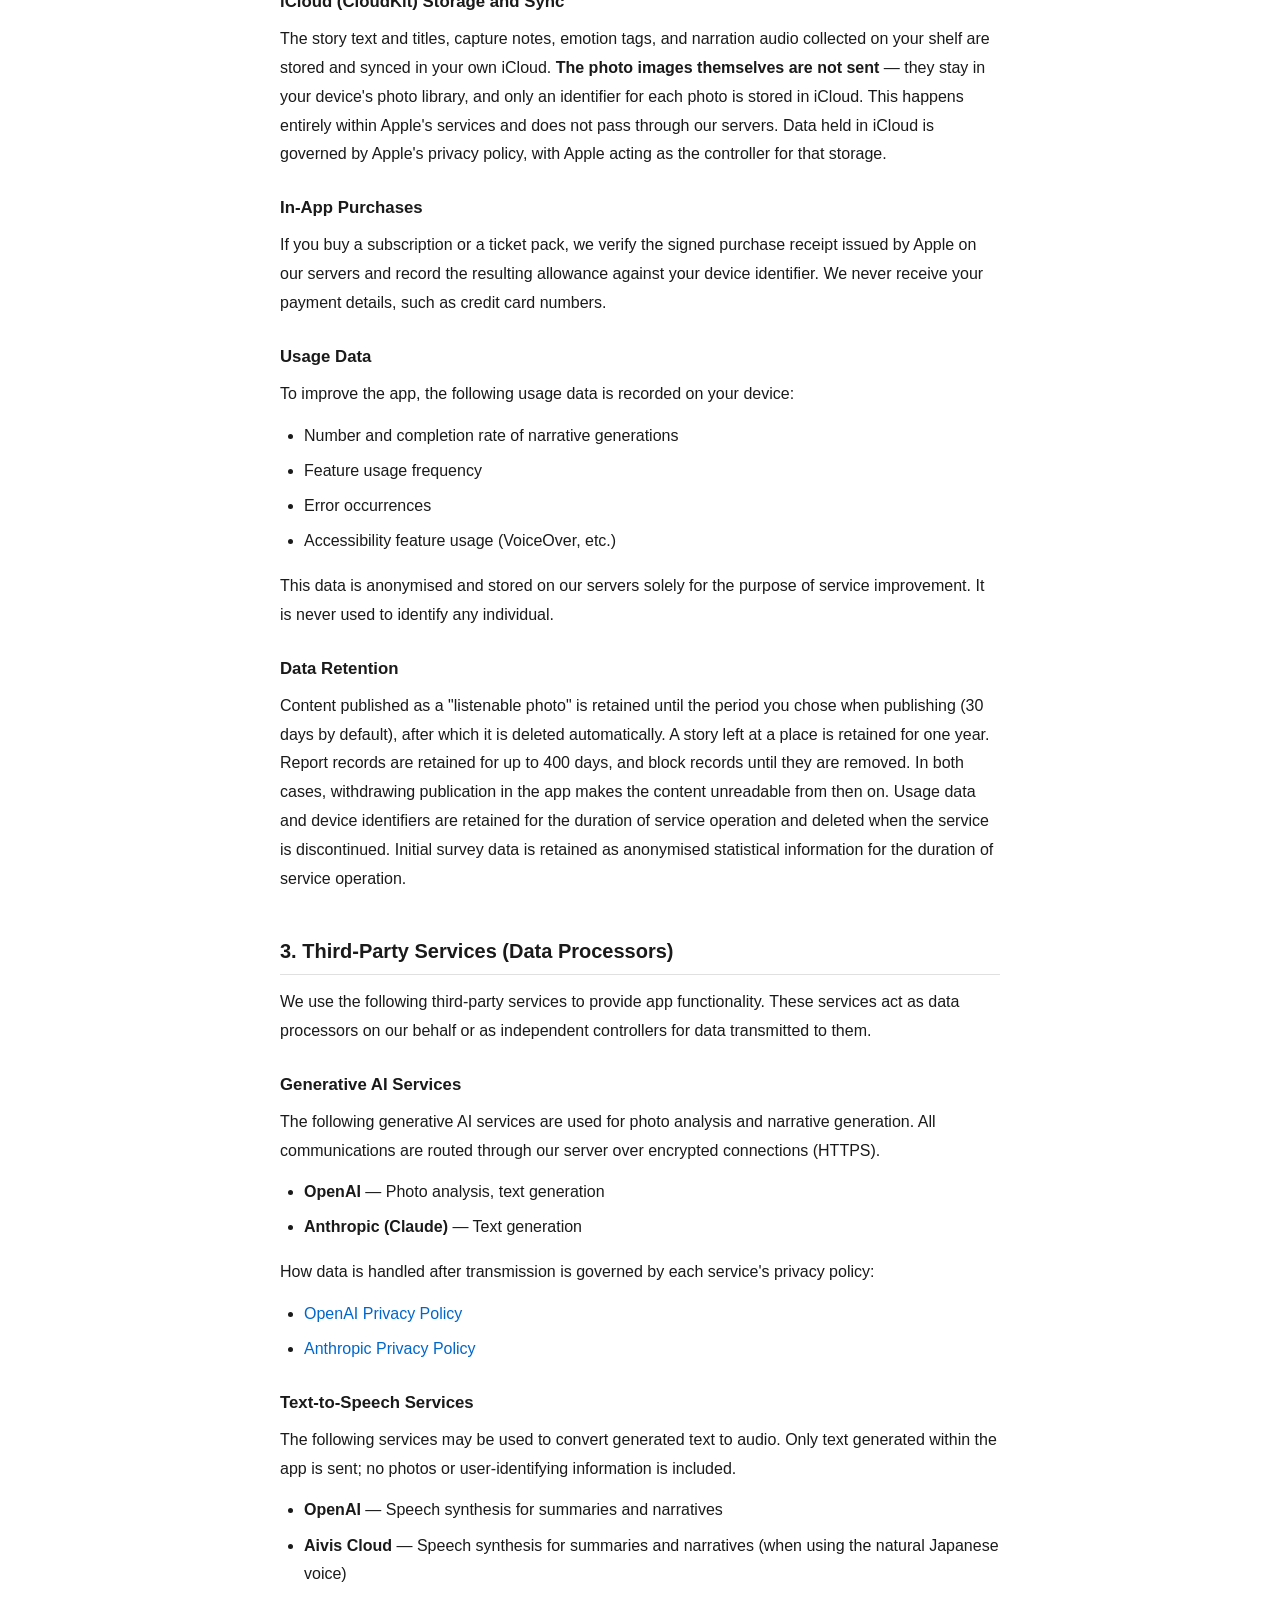
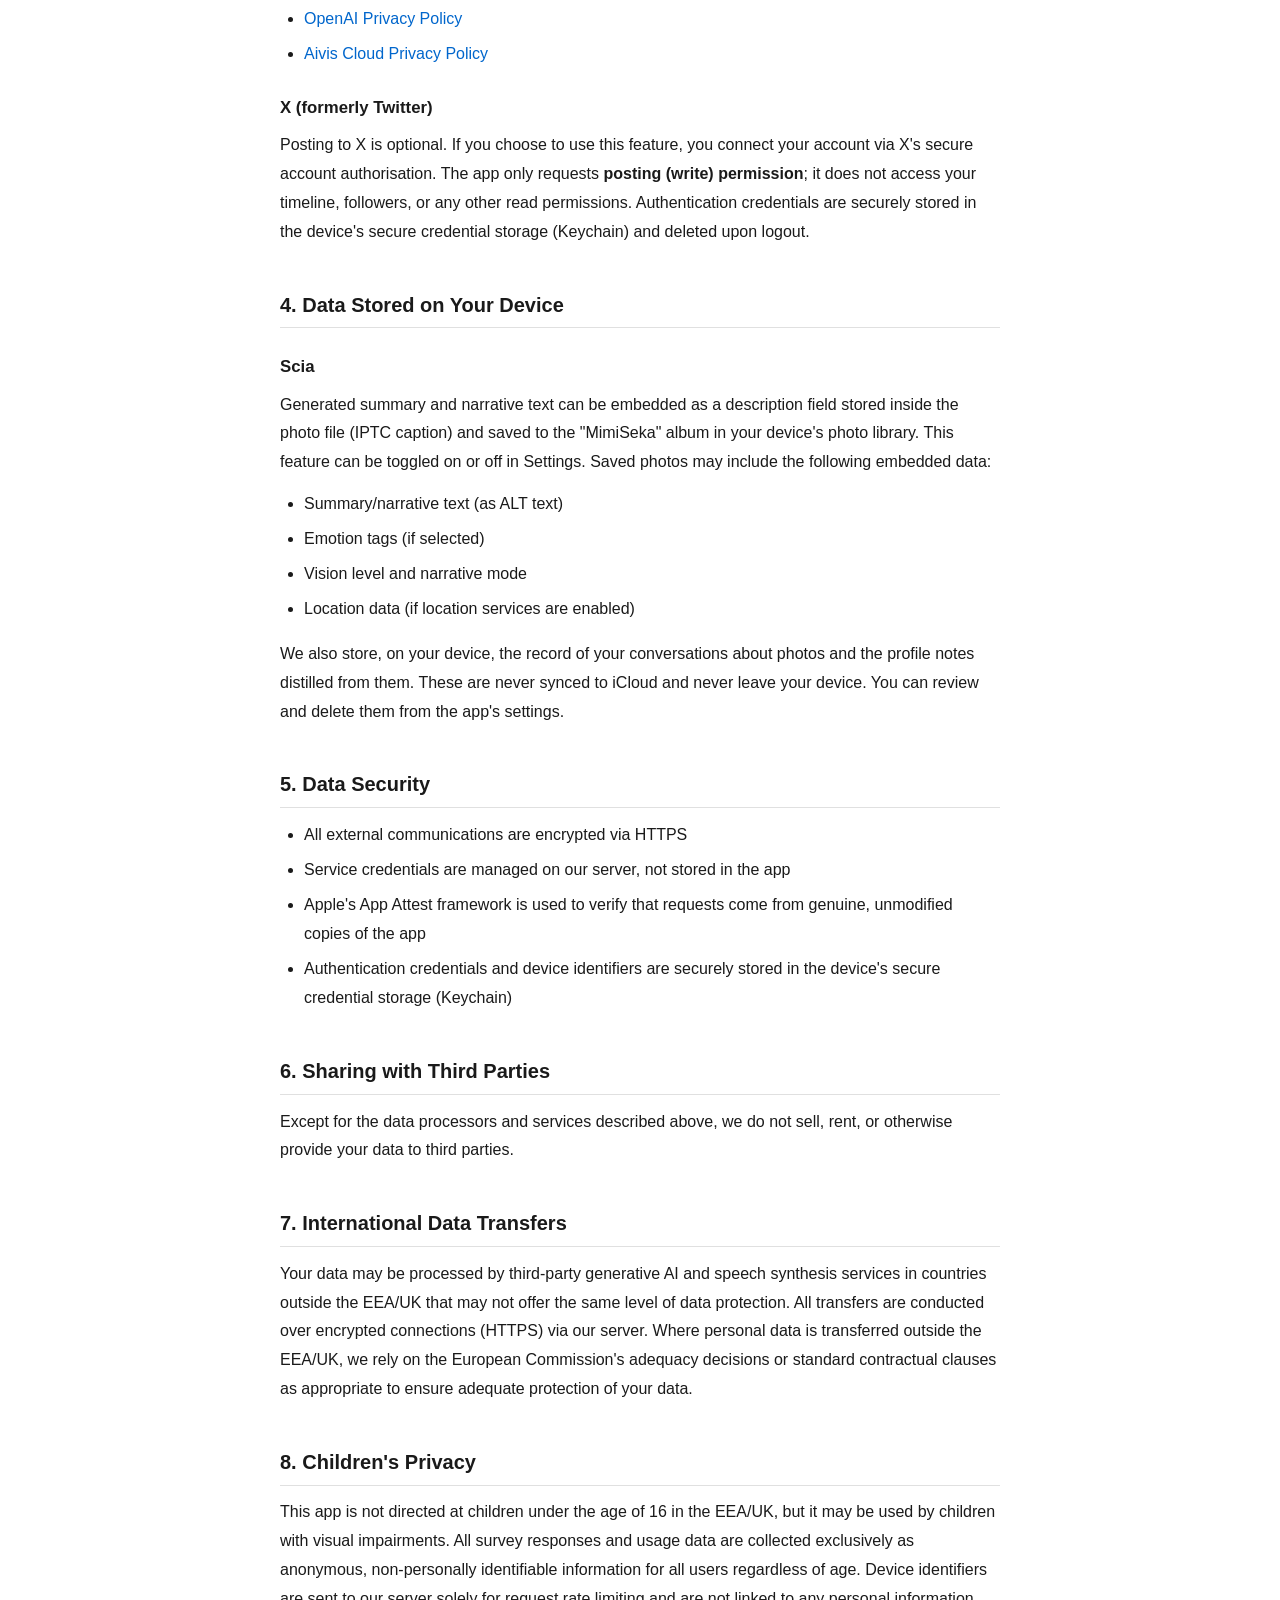
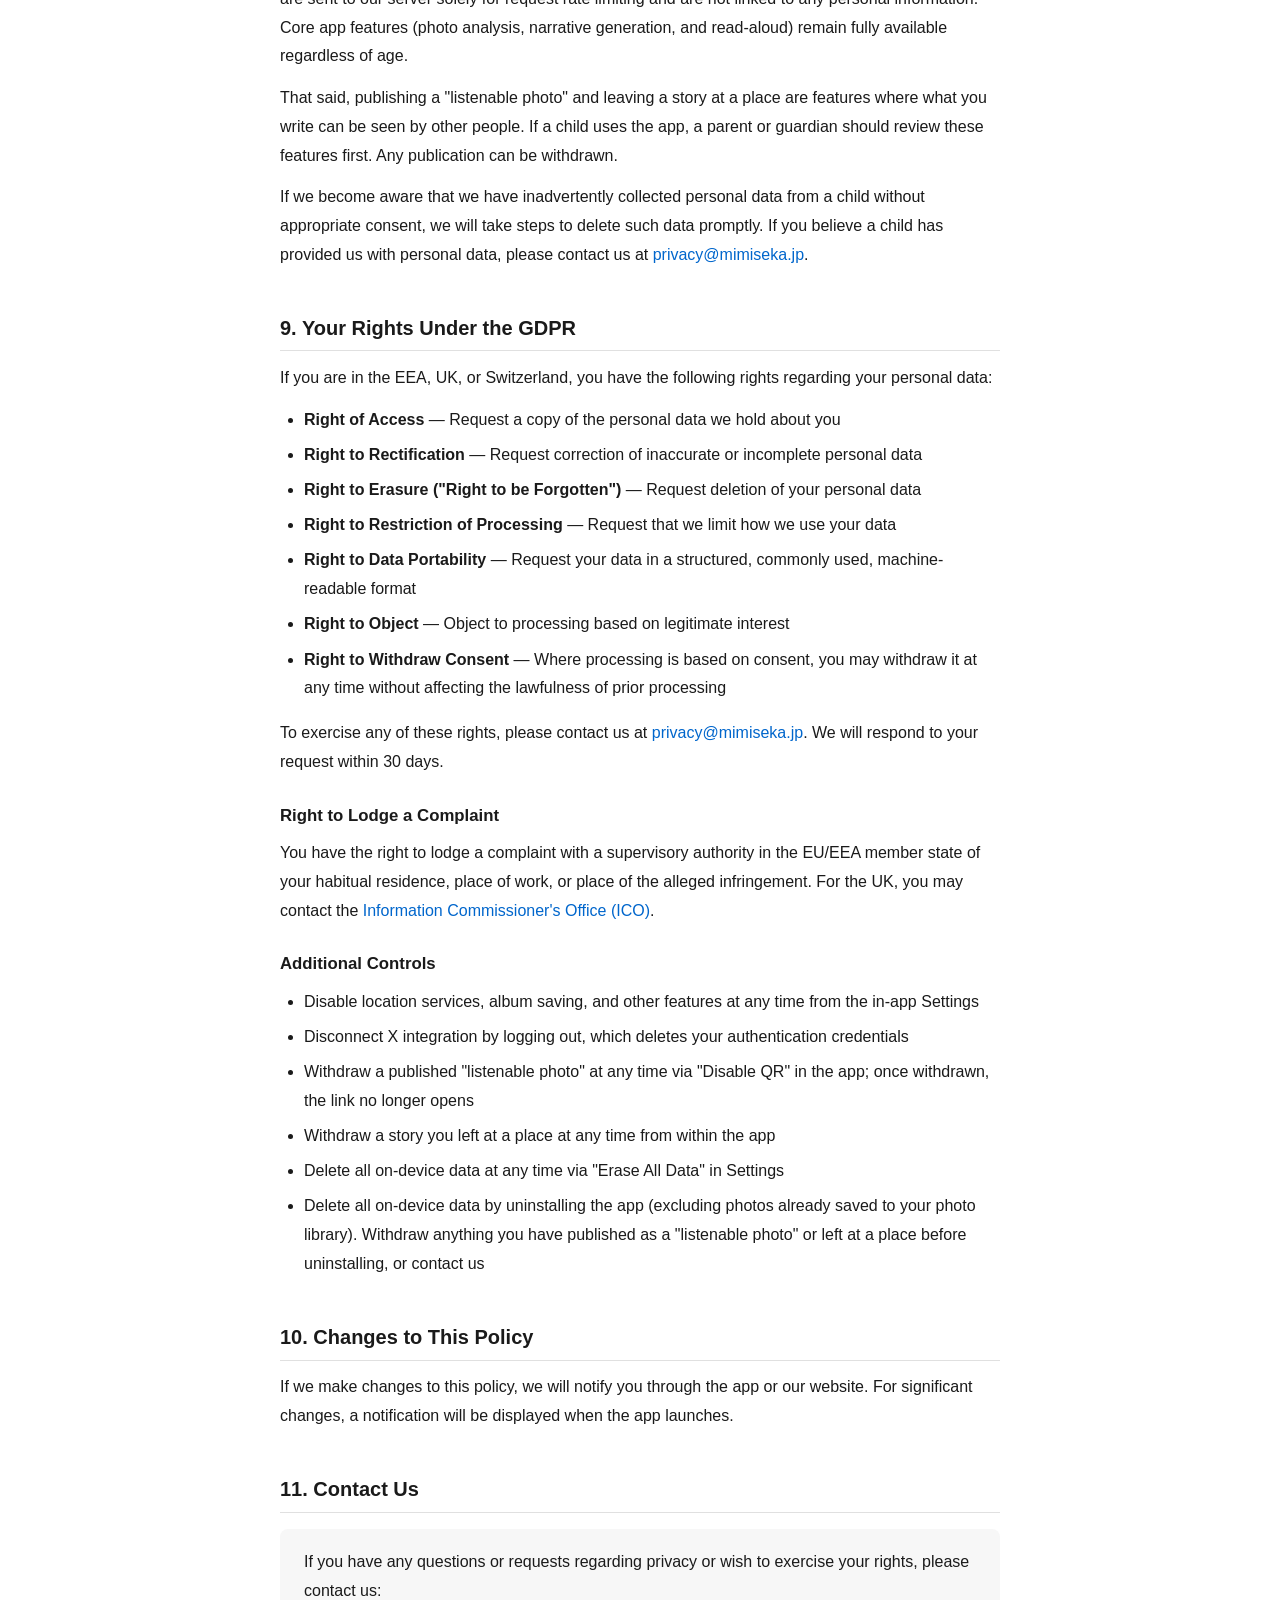
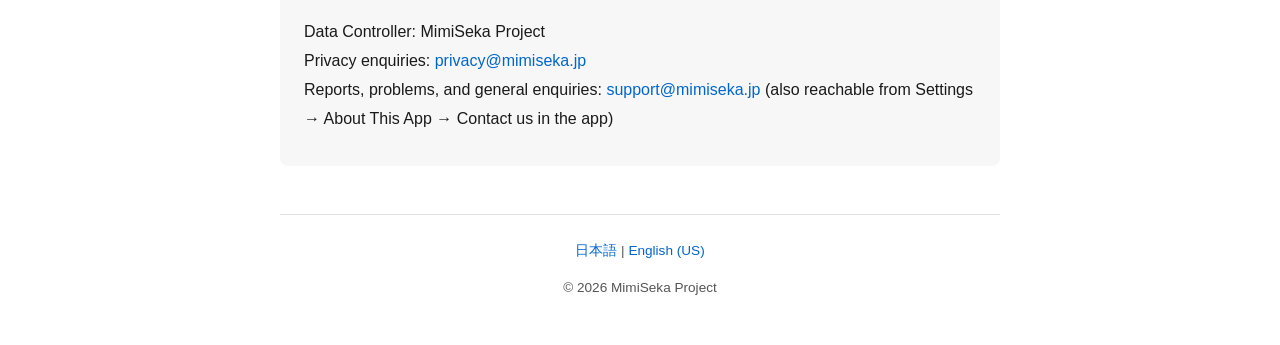
==== commit a5211e65: "Drop ElevenLabs and Lupe: name only what ships ElevenLabs is listed as a speech synthesis processor," ====
--- a/en-eu.html
+++ b/en-eu.html
@@ -119,9 +119,8 @@
     <p>MimiSeka is an iOS app that uses AI to interpret scenes from photos and videos, generating literary narratives and summary text. The generated text can be embedded as photo captions (ALT text) or read aloud.</p>
     <ul>
       <li><strong>MimiSeka Scia</strong>: Generates scene summaries and narratives from your photos. The generated text can be saved as ALT text on the photo or read aloud.</li>
-      <li><strong>MimiSeka Lupe</strong>: A real-time camera reading feature primarily designed for users with visual impairments. The AI instantly recognizes text and objects in the camera's view and describes them via audio.</li>
     </ul>
-    <p>This policy describes how data is handled across both apps. It applies to users in the European Economic Area (EEA), the United Kingdom, and Switzerland.</p>
+    <p>This policy describes how data is handled in this app. It applies to users in the European Economic Area (EEA), the United Kingdom, and Switzerland.</p>
   </div>
 
   <h2>1. Data Controller</h2>
@@ -215,7 +214,6 @@
   <p>To generate summaries and narratives for your photo captions, photos you take or select are sent to external generative AI services. How data is handled after transmission is governed by each service's privacy policy.</p>
   <ul>
     <li><strong>MimiSeka Scia</strong>: Generated summaries and narratives are embedded as metadata in the photo and saved to your device's photo library (in the "MimiSeka" album). This feature can be disabled in Settings.</li>
-    <li><strong>MimiSeka Lupe</strong>: Captured photos are not saved to your device's photo library.</li>
   </ul>
 
   <h3>Conversation, Diary, and Note Text (Scia)</h3>
@@ -304,11 +302,11 @@
   <h3>Text-to-Speech Services</h3>
   <p>The following services may be used to convert generated text to audio. Only text generated within the app is sent; no photos or user-identifying information is included.</p>
   <ul>
-    <li><strong>ElevenLabs</strong> — Speech synthesis for summaries and narratives</li>
-    <li><strong>Aivis Cloud</strong> — Speech synthesis for summaries and narratives</li>
-  </ul>
-  <ul>
-    <li><a href="https://elevenlabs.io/privacy" target="_blank" rel="noopener">ElevenLabs Privacy Policy</a></li>
+    <li><strong>OpenAI</strong> — Speech synthesis for summaries and narratives</li>
+    <li><strong>Aivis Cloud</strong> — Speech synthesis for summaries and narratives (when using the natural Japanese voice)</li>
+  </ul>
+  <ul>
+    <li><a href="https://openai.com/policies/privacy-policy" target="_blank" rel="noopener">OpenAI Privacy Policy</a></li>
     <li><a href="https://hub.aivis-project.com/privacy-policy/" target="_blank" rel="noopener">Aivis Cloud Privacy Policy</a></li>
   </ul>
 
@@ -327,9 +325,6 @@
   </ul>
 
   <p>We also store, on your device, the record of your conversations about photos and the profile notes distilled from them. These are never synced to iCloud and never leave your device. You can review and delete them from the app's settings.</p>
-
-  <h3>Lupe</h3>
-  <p>The AI instantly reads text and objects captured by the camera and reads them aloud. Images used for analysis are not saved to your device's photo library.</p>
 
   <h2>5. Data Security</h2>
   <ul>
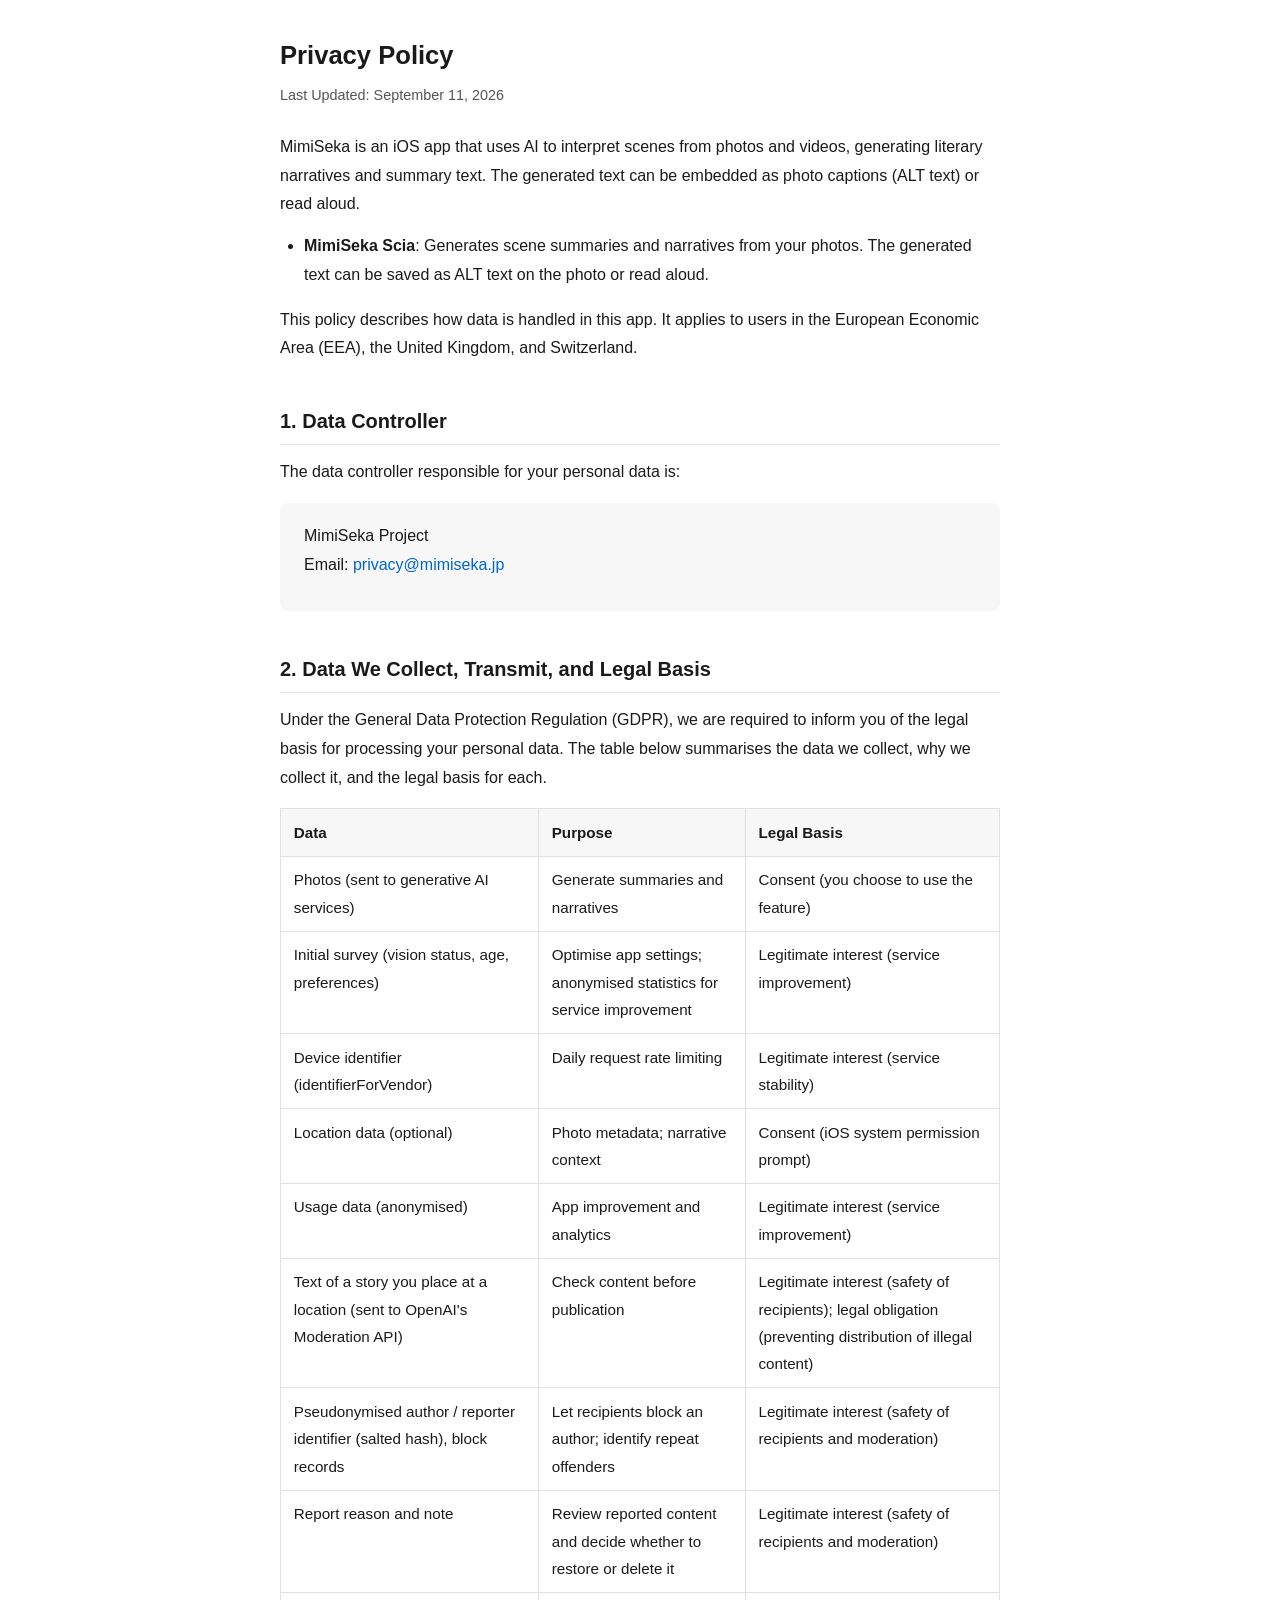
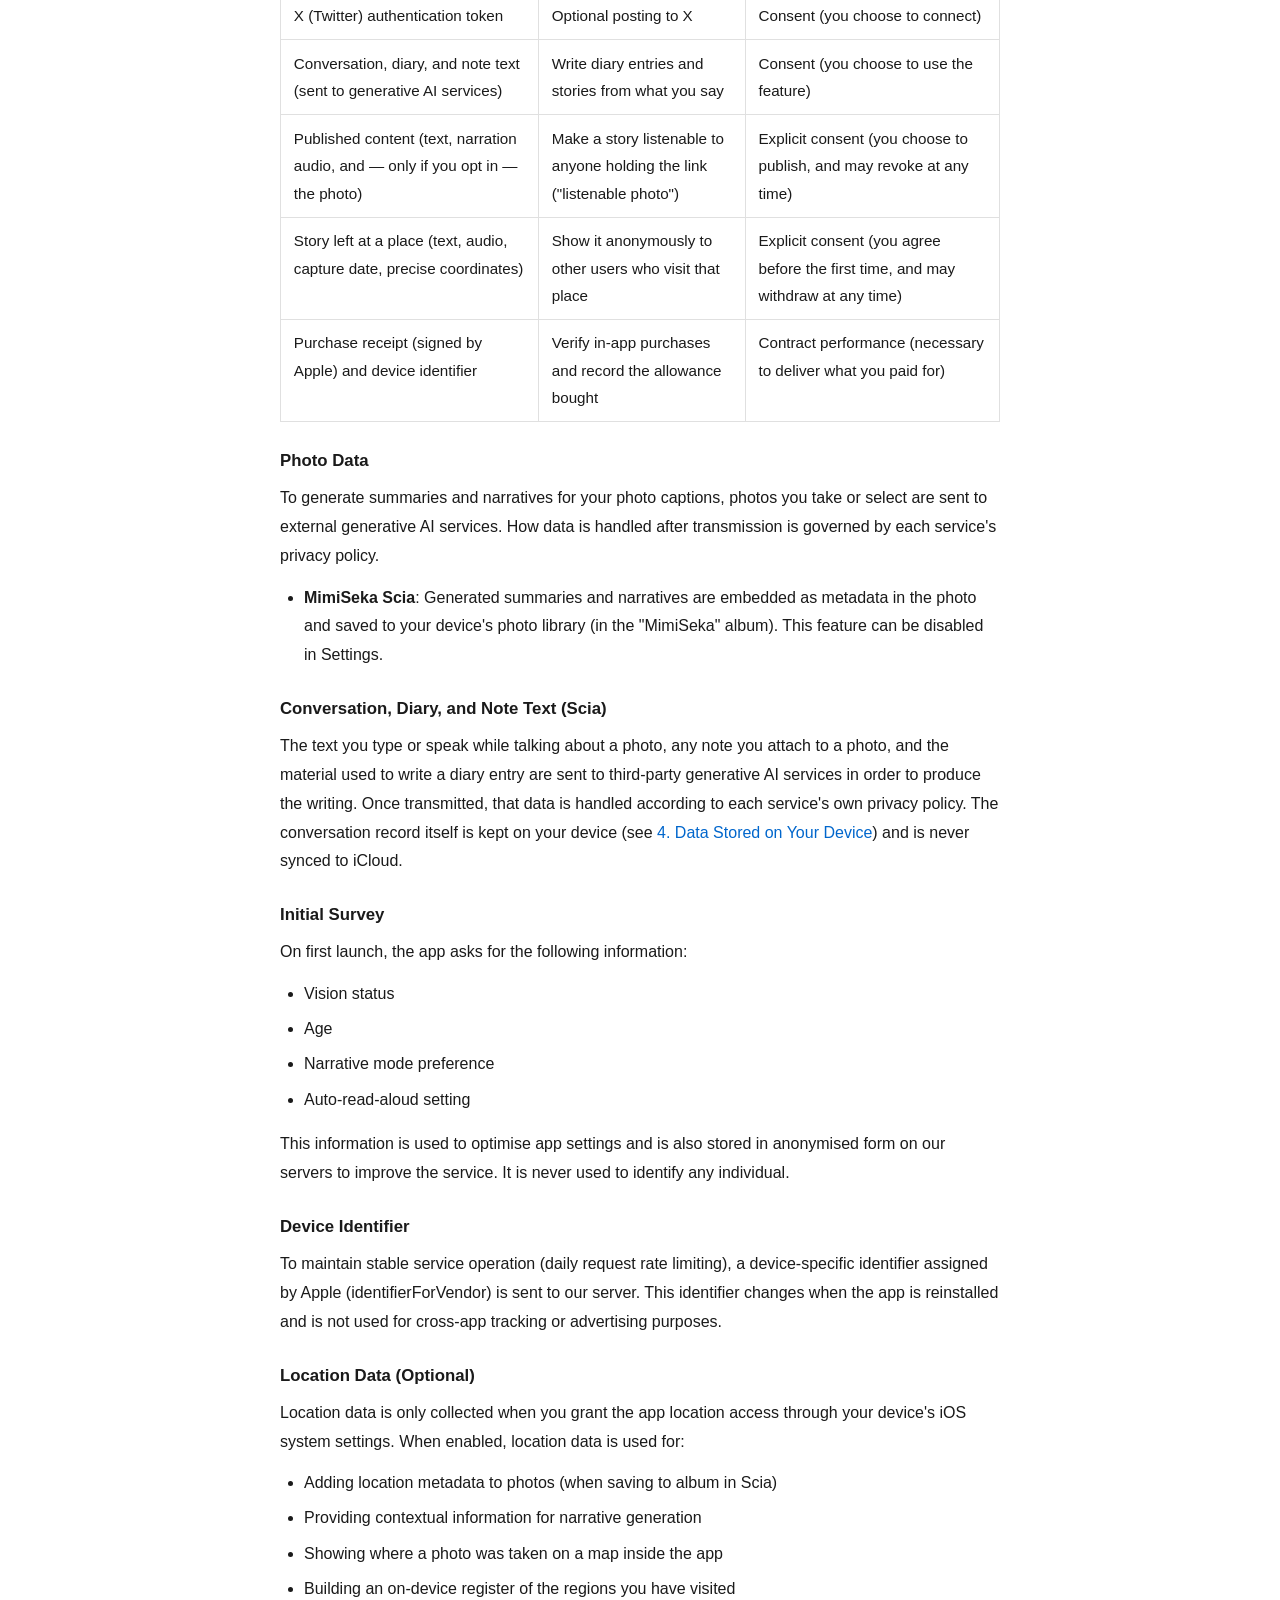
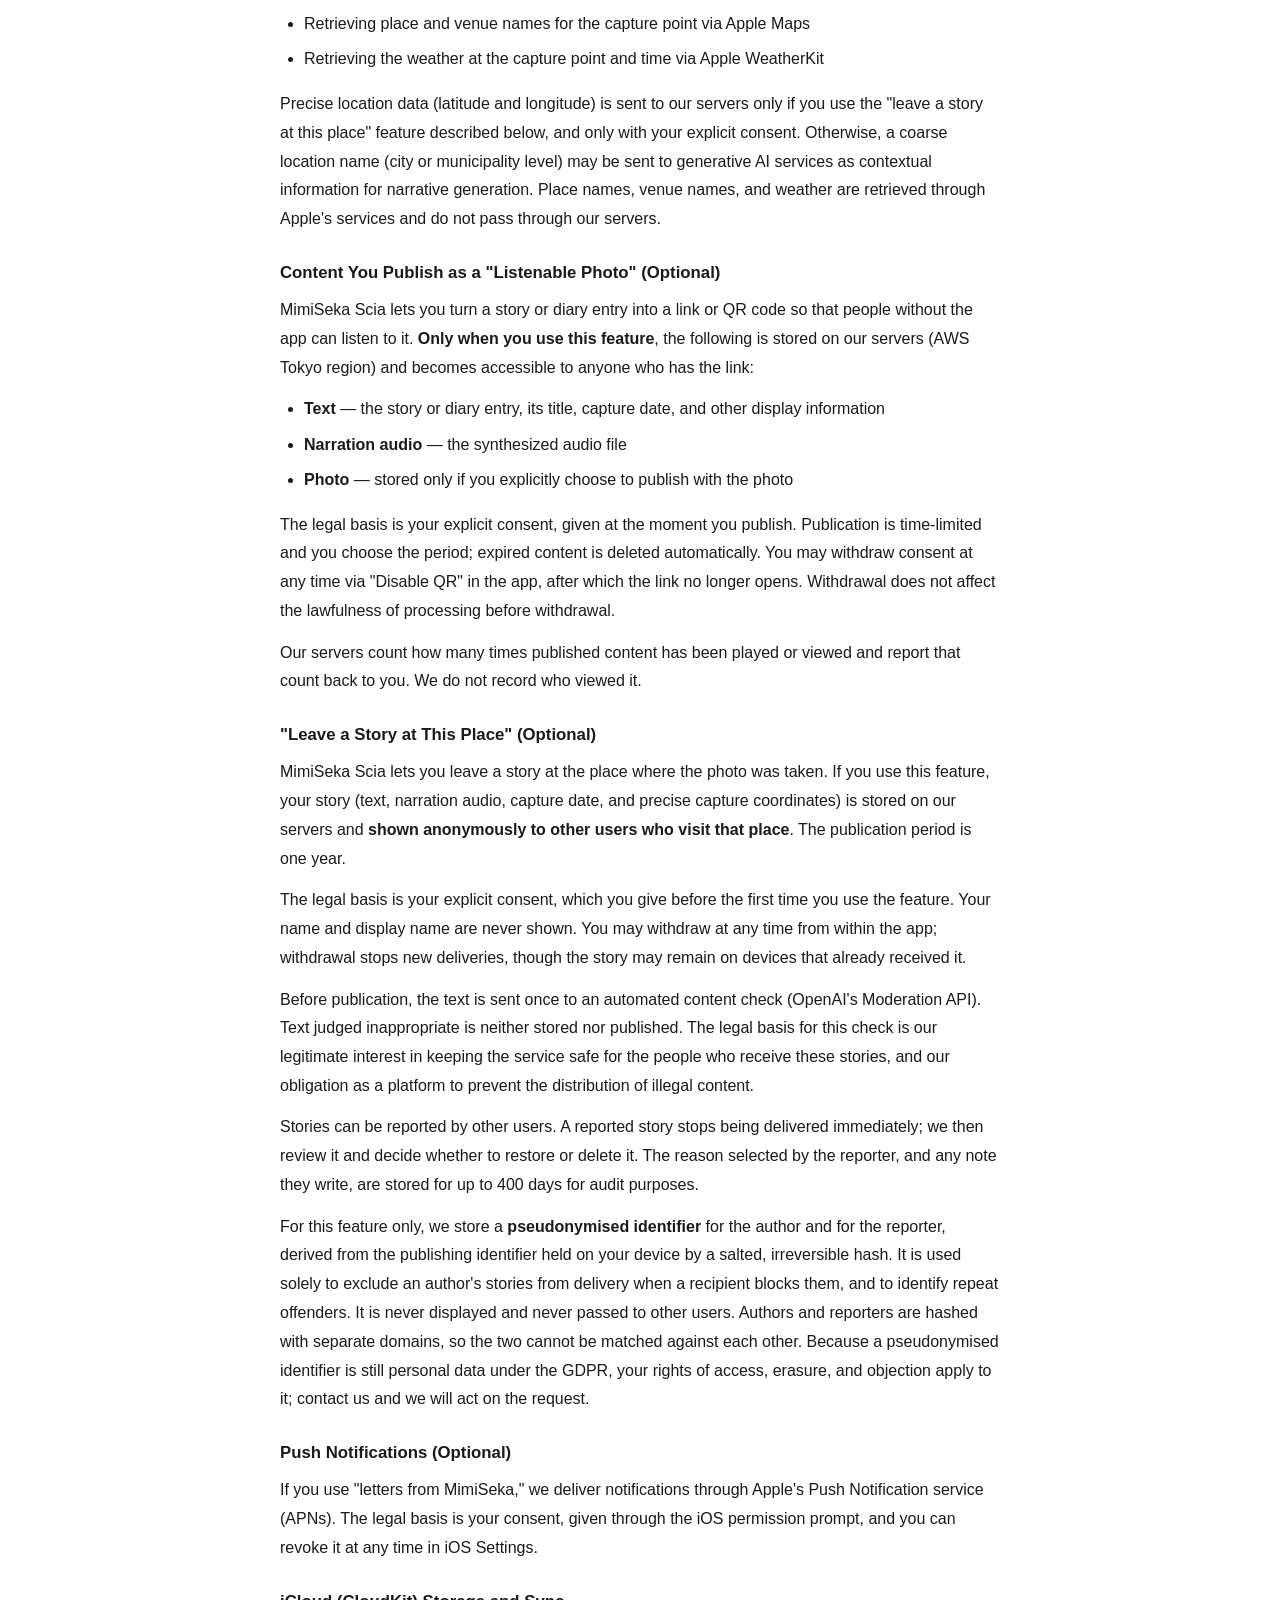
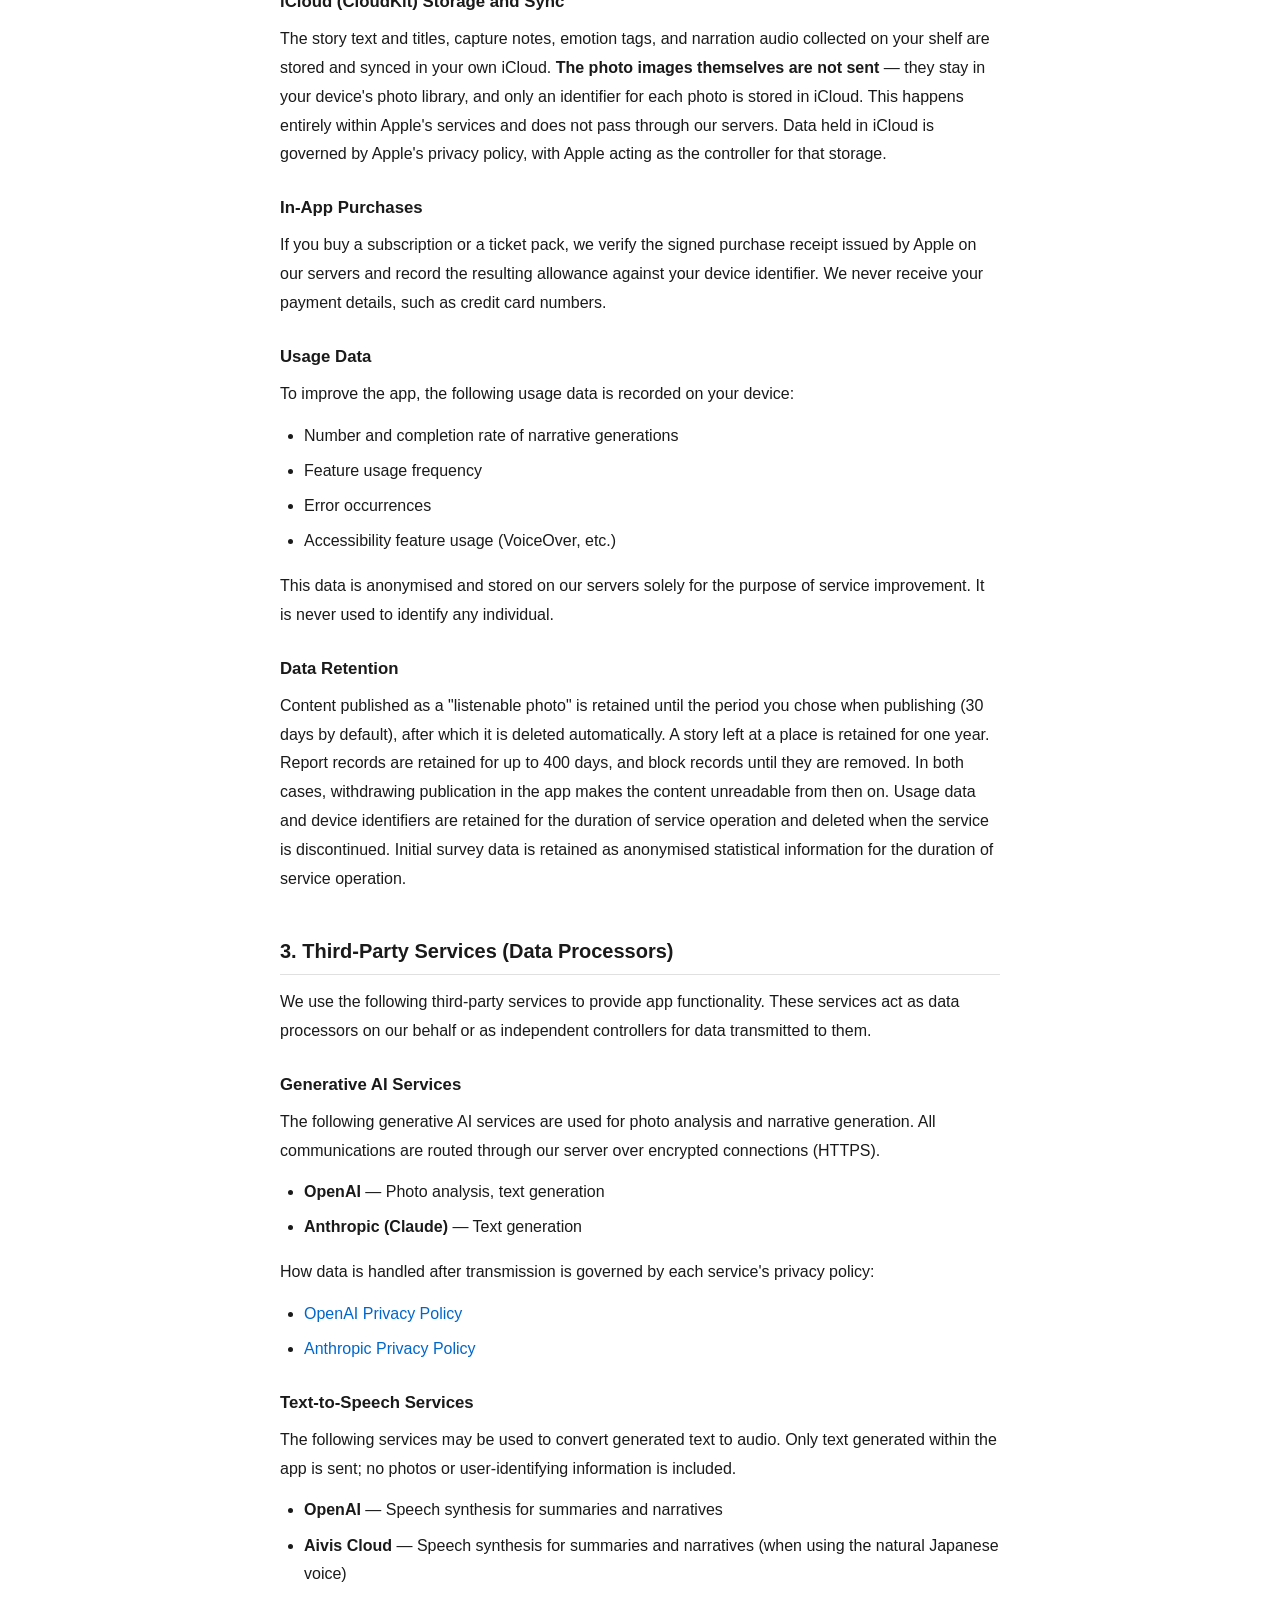
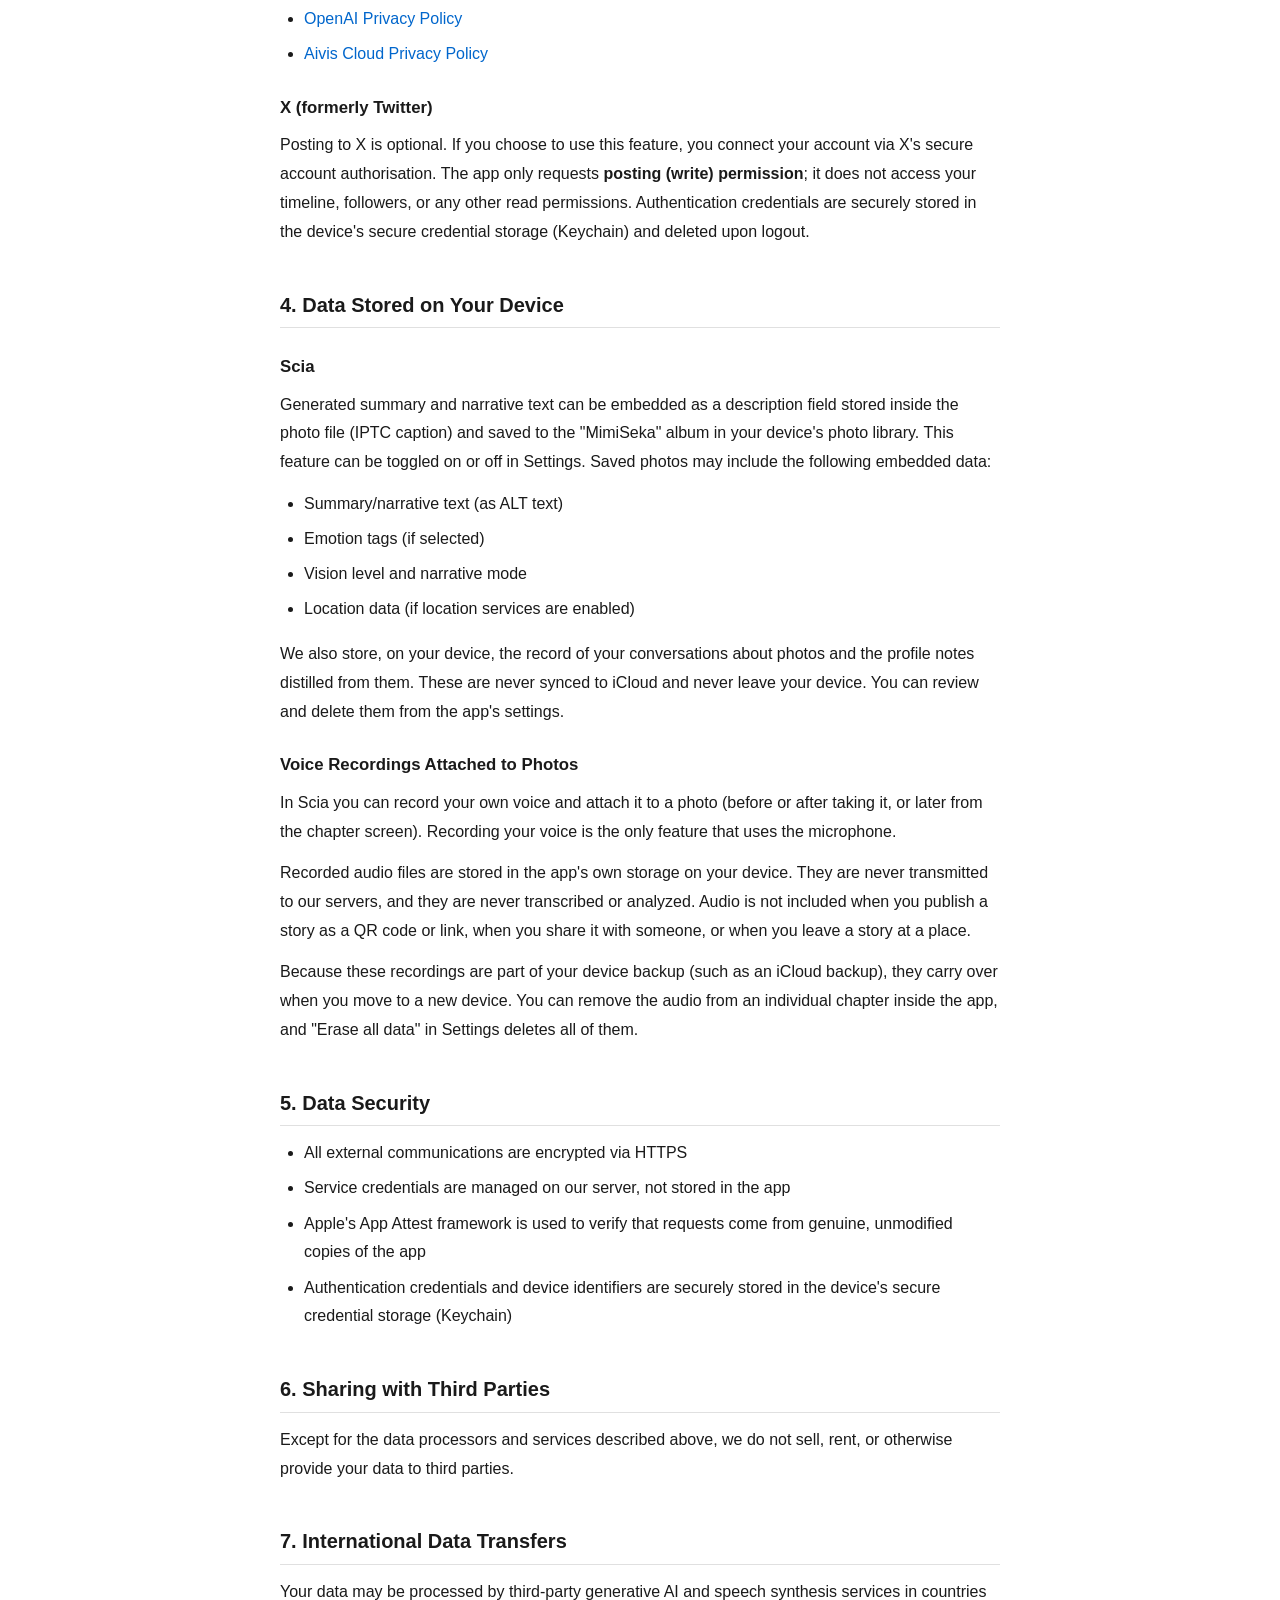
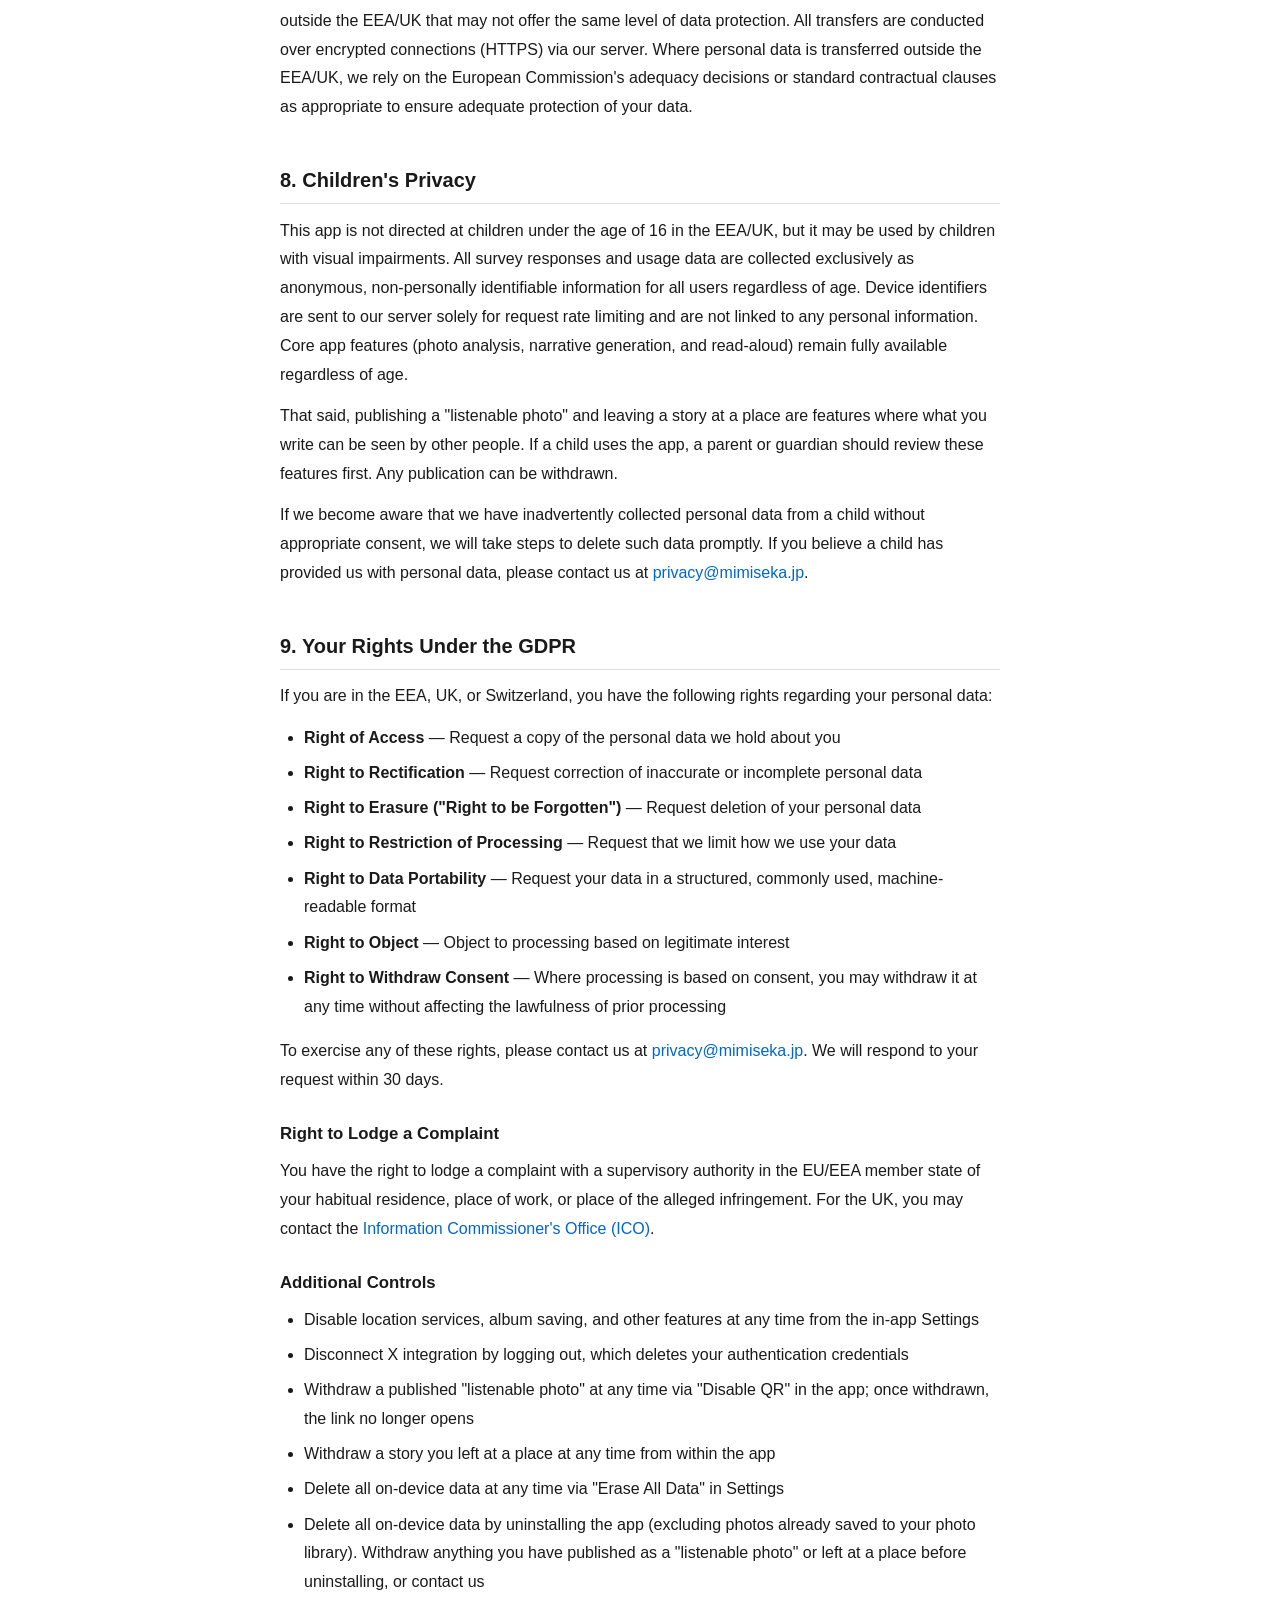
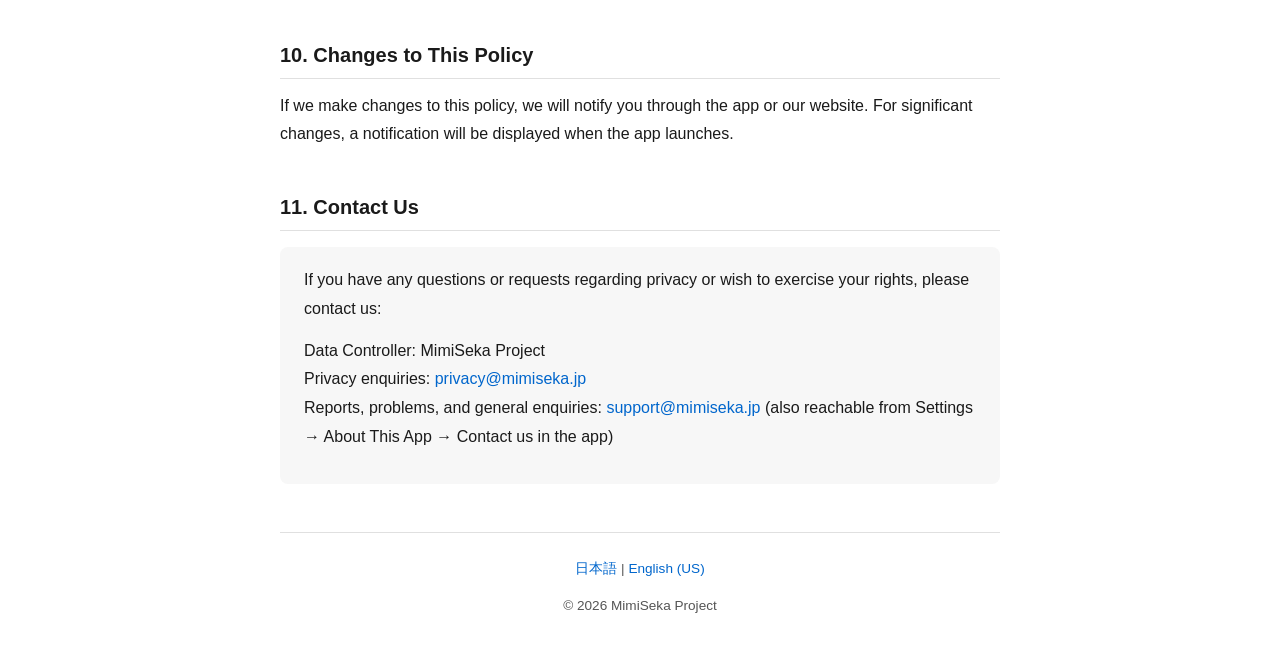
==== commit f9c77a2d: "写真に添える声の録音をポリシーに書く（端末内・非送信・公開と共有には含めない） 録音アドオン（写真に声を添える）でマイクを使うようになったが、ja/en/en-eu の 3 ファイルとも録音の記載が " ====
--- a/en-eu.html
+++ b/en-eu.html
@@ -113,7 +113,7 @@
 <body>
 <main>
   <h1>Privacy Policy</h1>
-  <p class="last-updated">Last Updated: August 24, 2026</p>
+  <p class="last-updated">Last Updated: September 11, 2026</p>
 
   <div class="intro">
     <p>MimiSeka is an iOS app that uses AI to interpret scenes from photos and videos, generating literary narratives and summary text. The generated text can be embedded as photo captions (ALT text) or read aloud.</p>
@@ -326,6 +326,11 @@
 
   <p>We also store, on your device, the record of your conversations about photos and the profile notes distilled from them. These are never synced to iCloud and never leave your device. You can review and delete them from the app's settings.</p>
 
+  <h3>Voice Recordings Attached to Photos</h3>
+  <p>In Scia you can record your own voice and attach it to a photo (before or after taking it, or later from the chapter screen). Recording your voice is the only feature that uses the microphone.</p>
+  <p>Recorded audio files are stored in the app's own storage on your device. They are never transmitted to our servers, and they are never transcribed or analyzed. Audio is not included when you publish a story as a QR code or link, when you share it with someone, or when you leave a story at a place.</p>
+  <p>Because these recordings are part of your device backup (such as an iCloud backup), they carry over when you move to a new device. You can remove the audio from an individual chapter inside the app, and "Erase all data" in Settings deletes all of them.</p>
+
   <h2>5. Data Security</h2>
   <ul>
     <li>All external communications are encrypted via HTTPS</li>
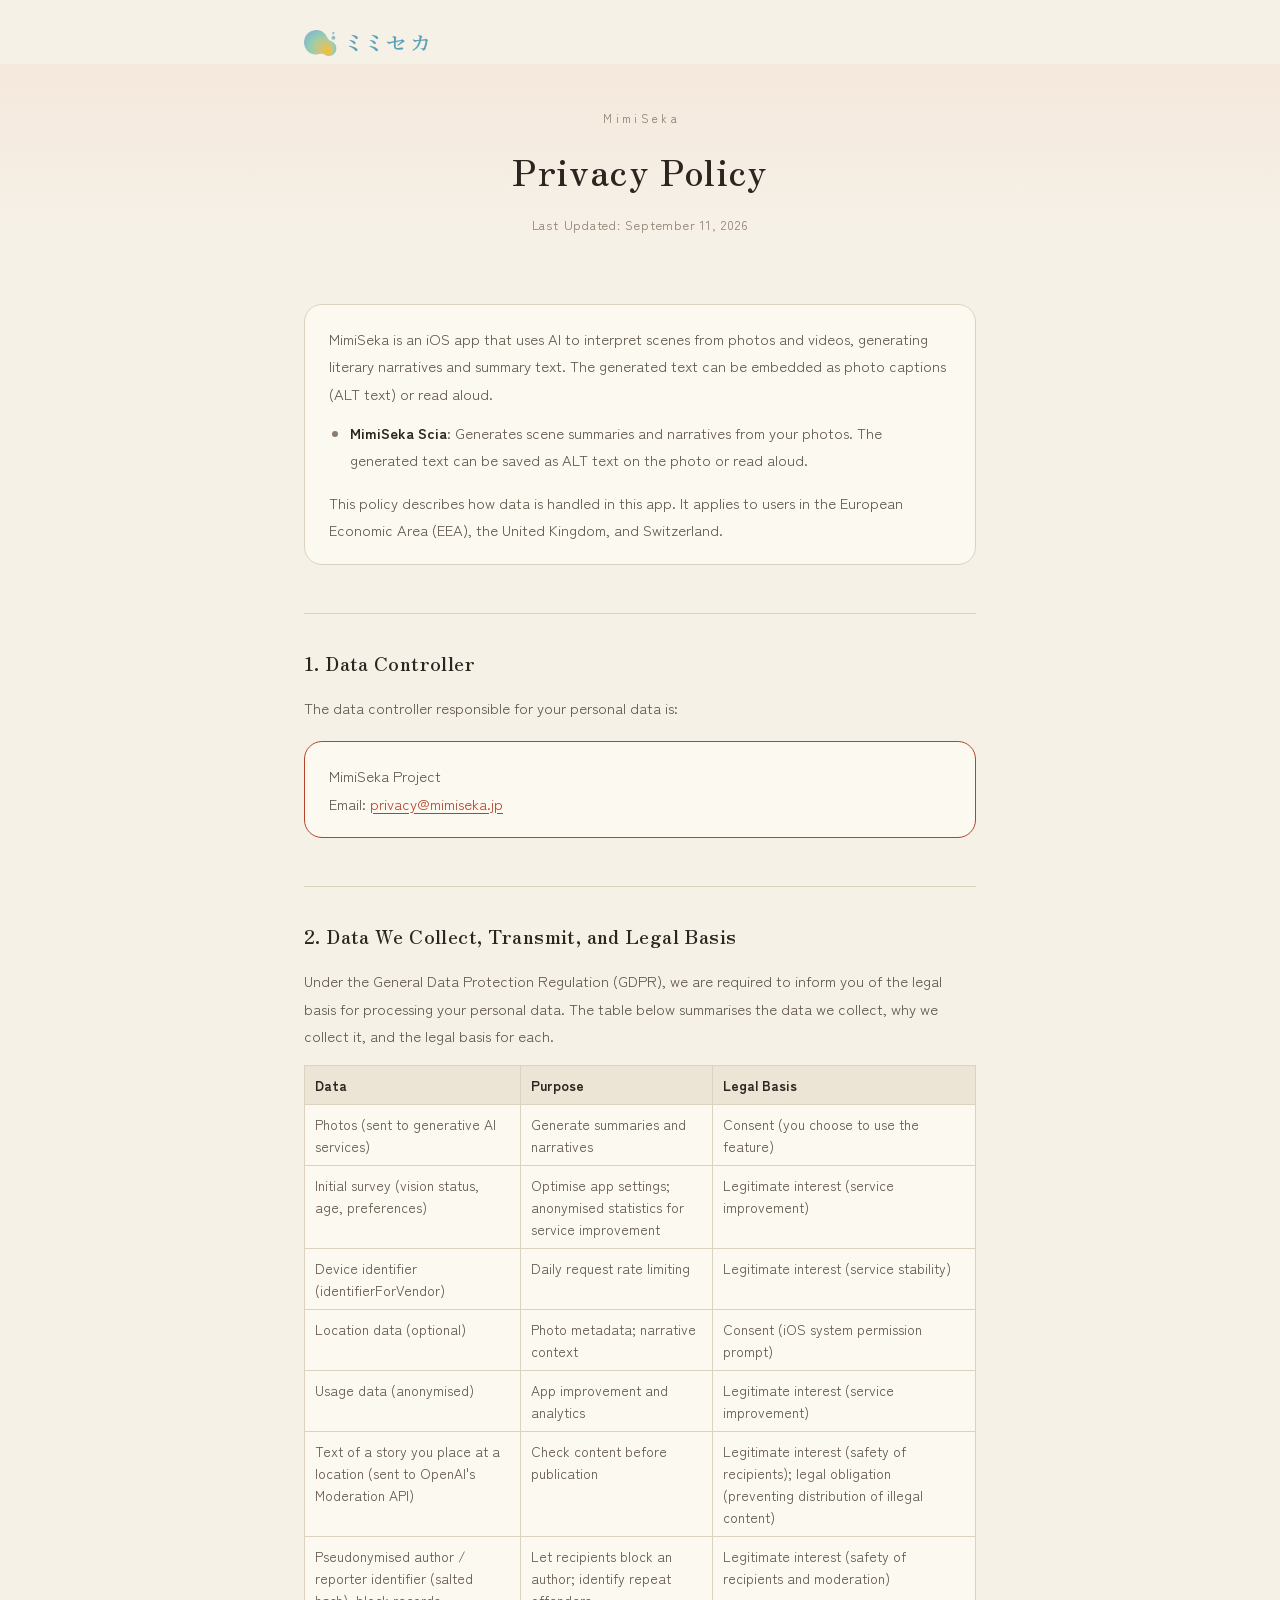
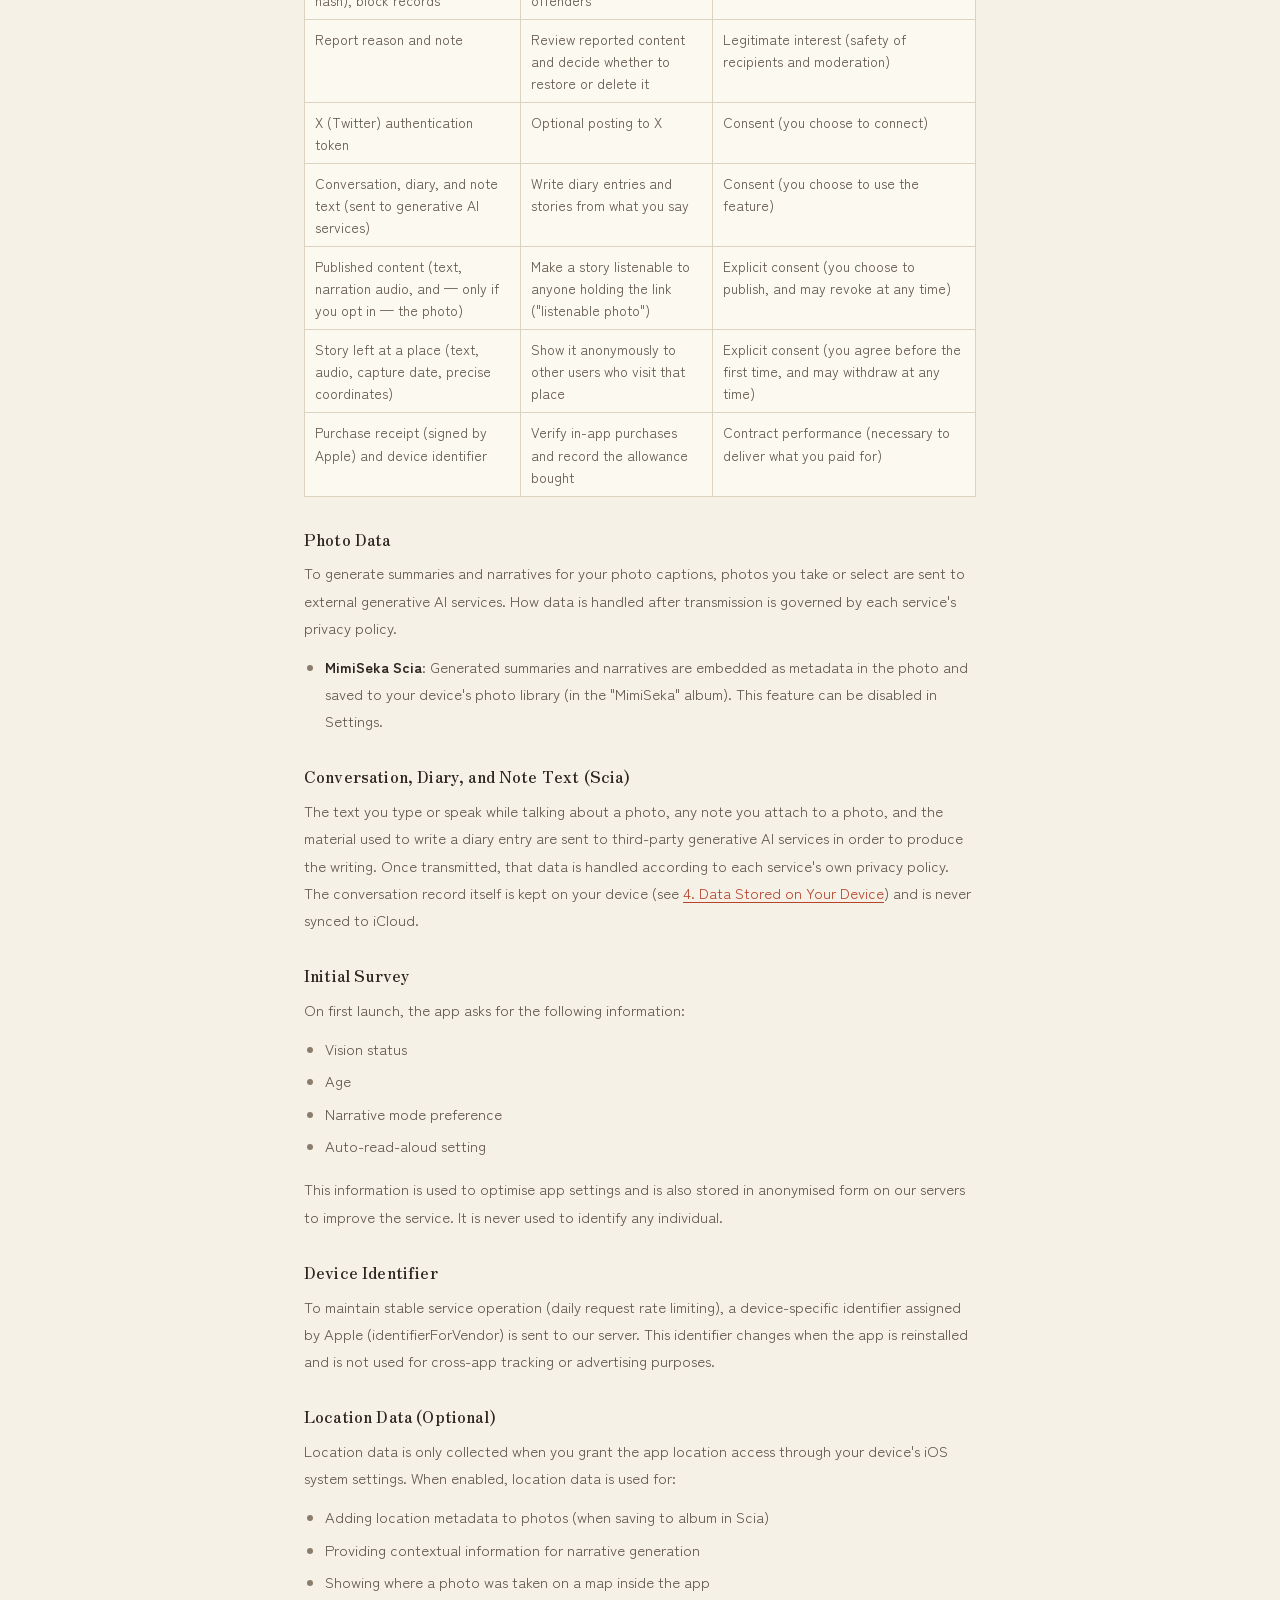
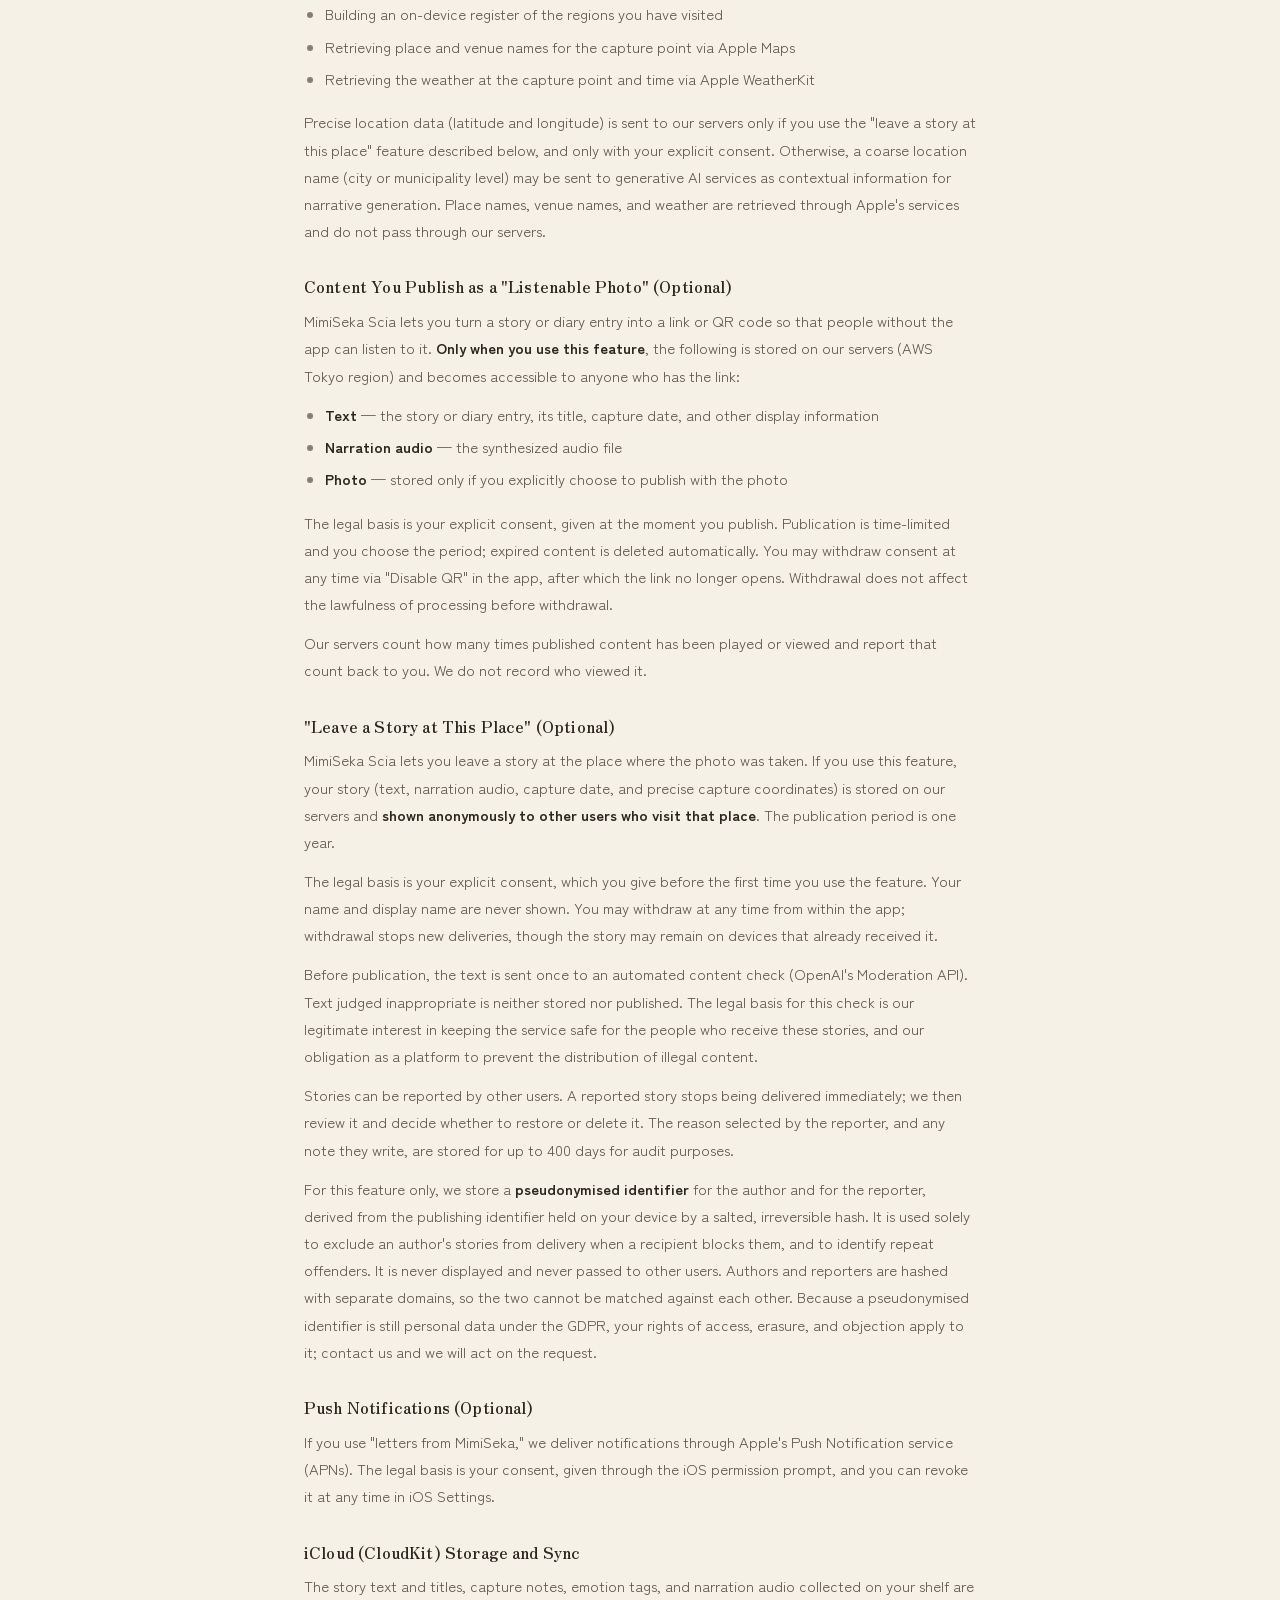
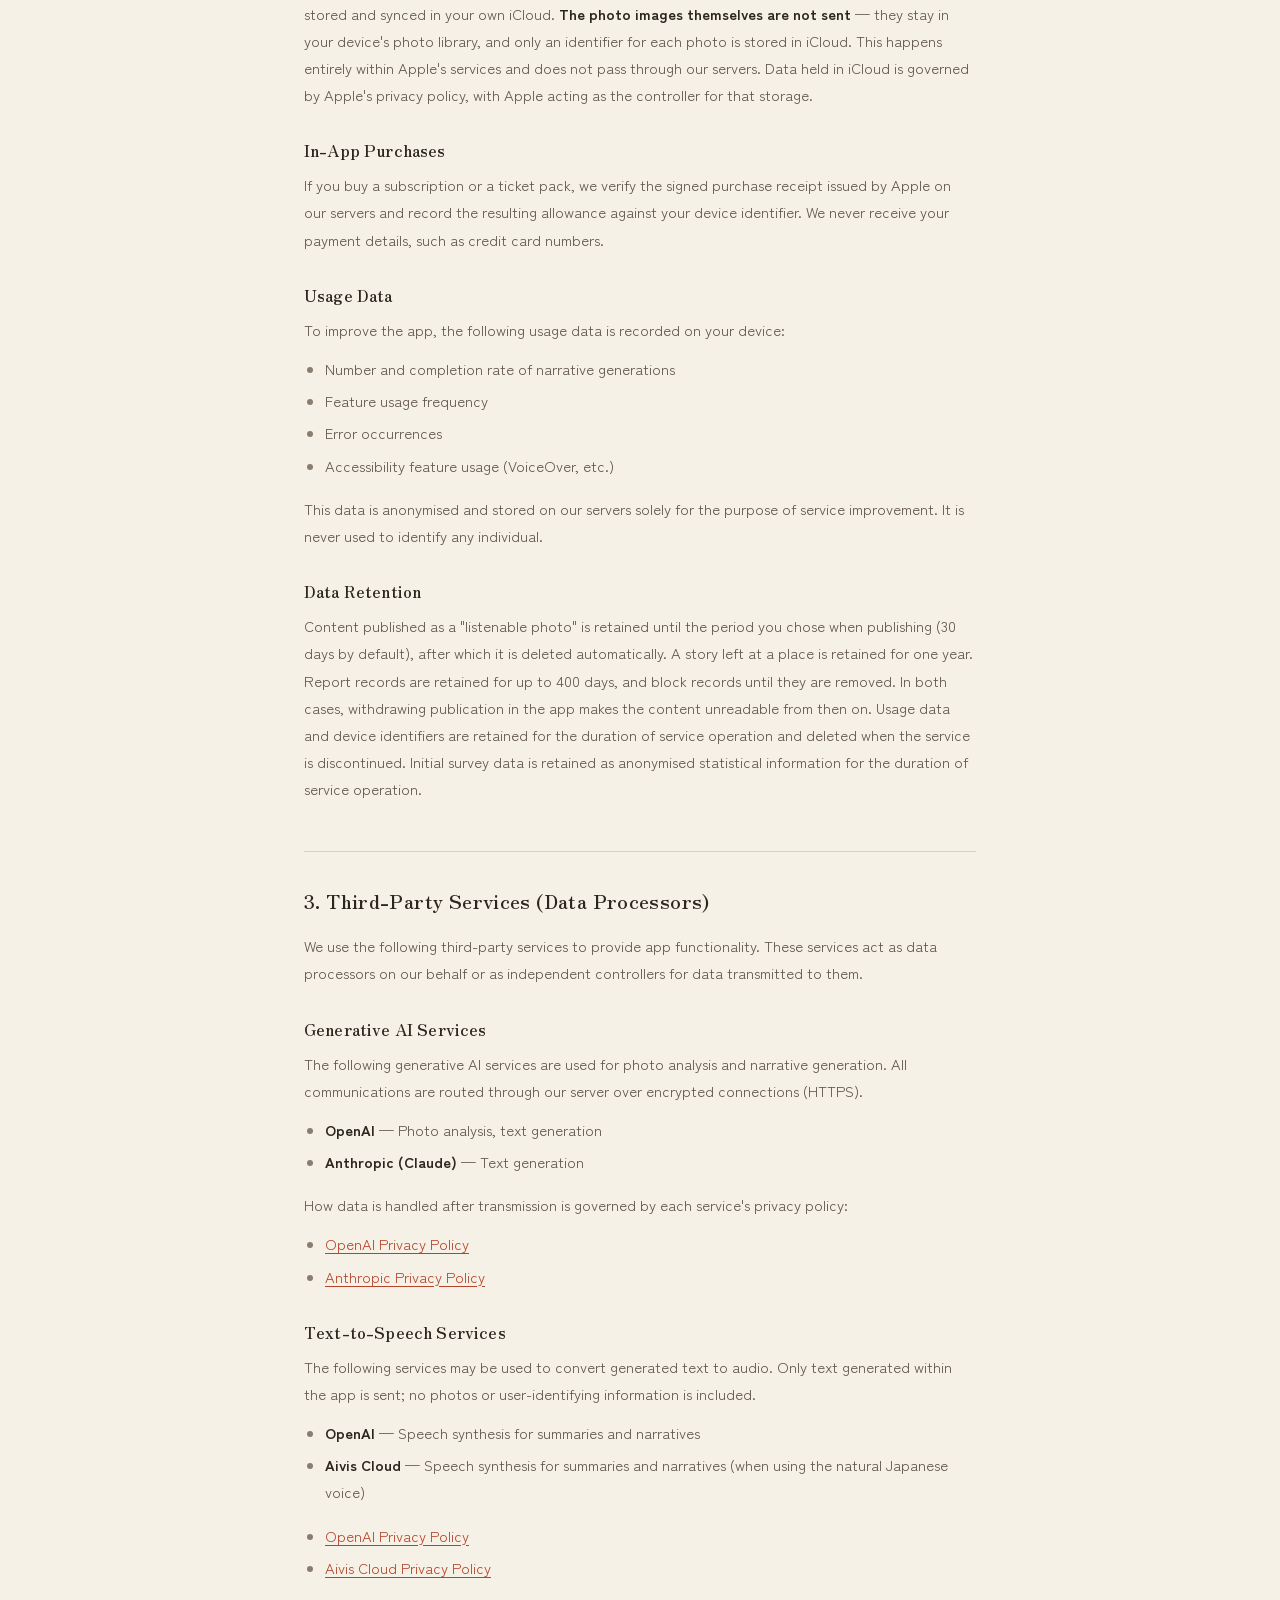
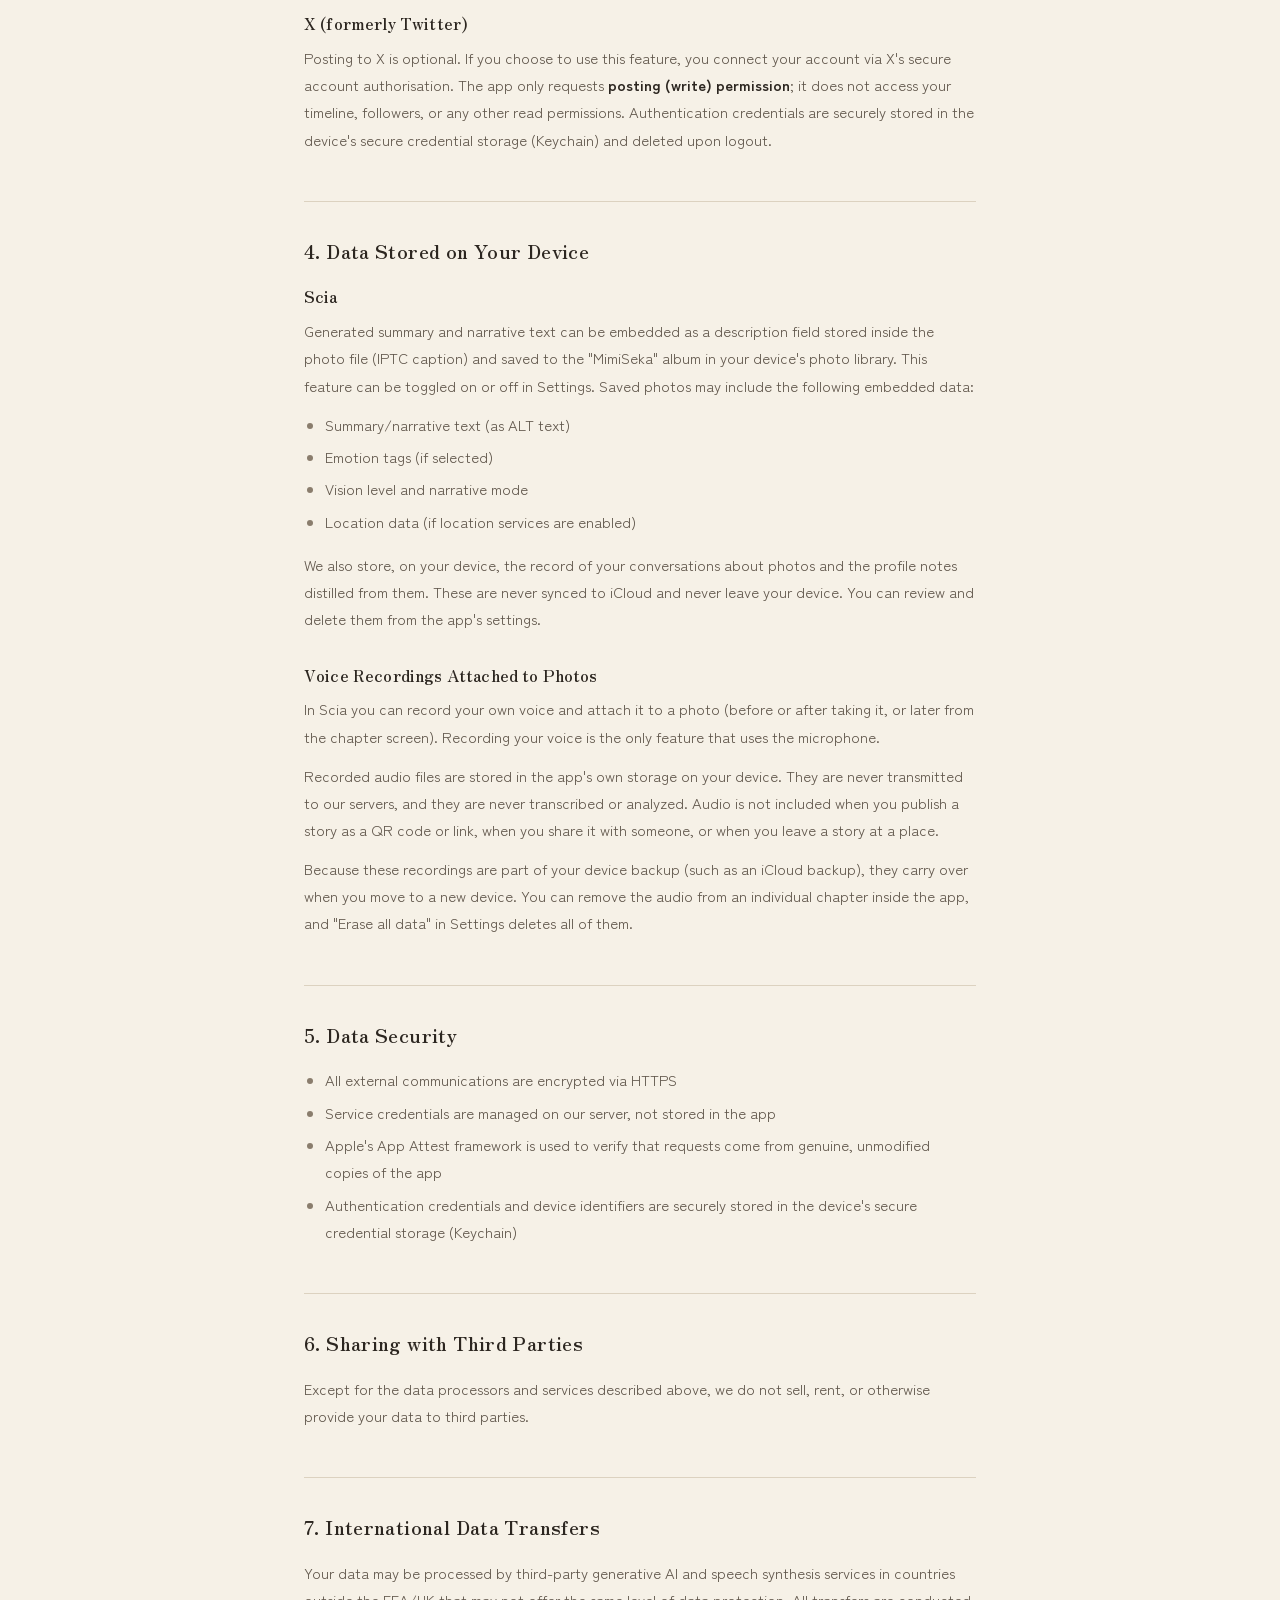
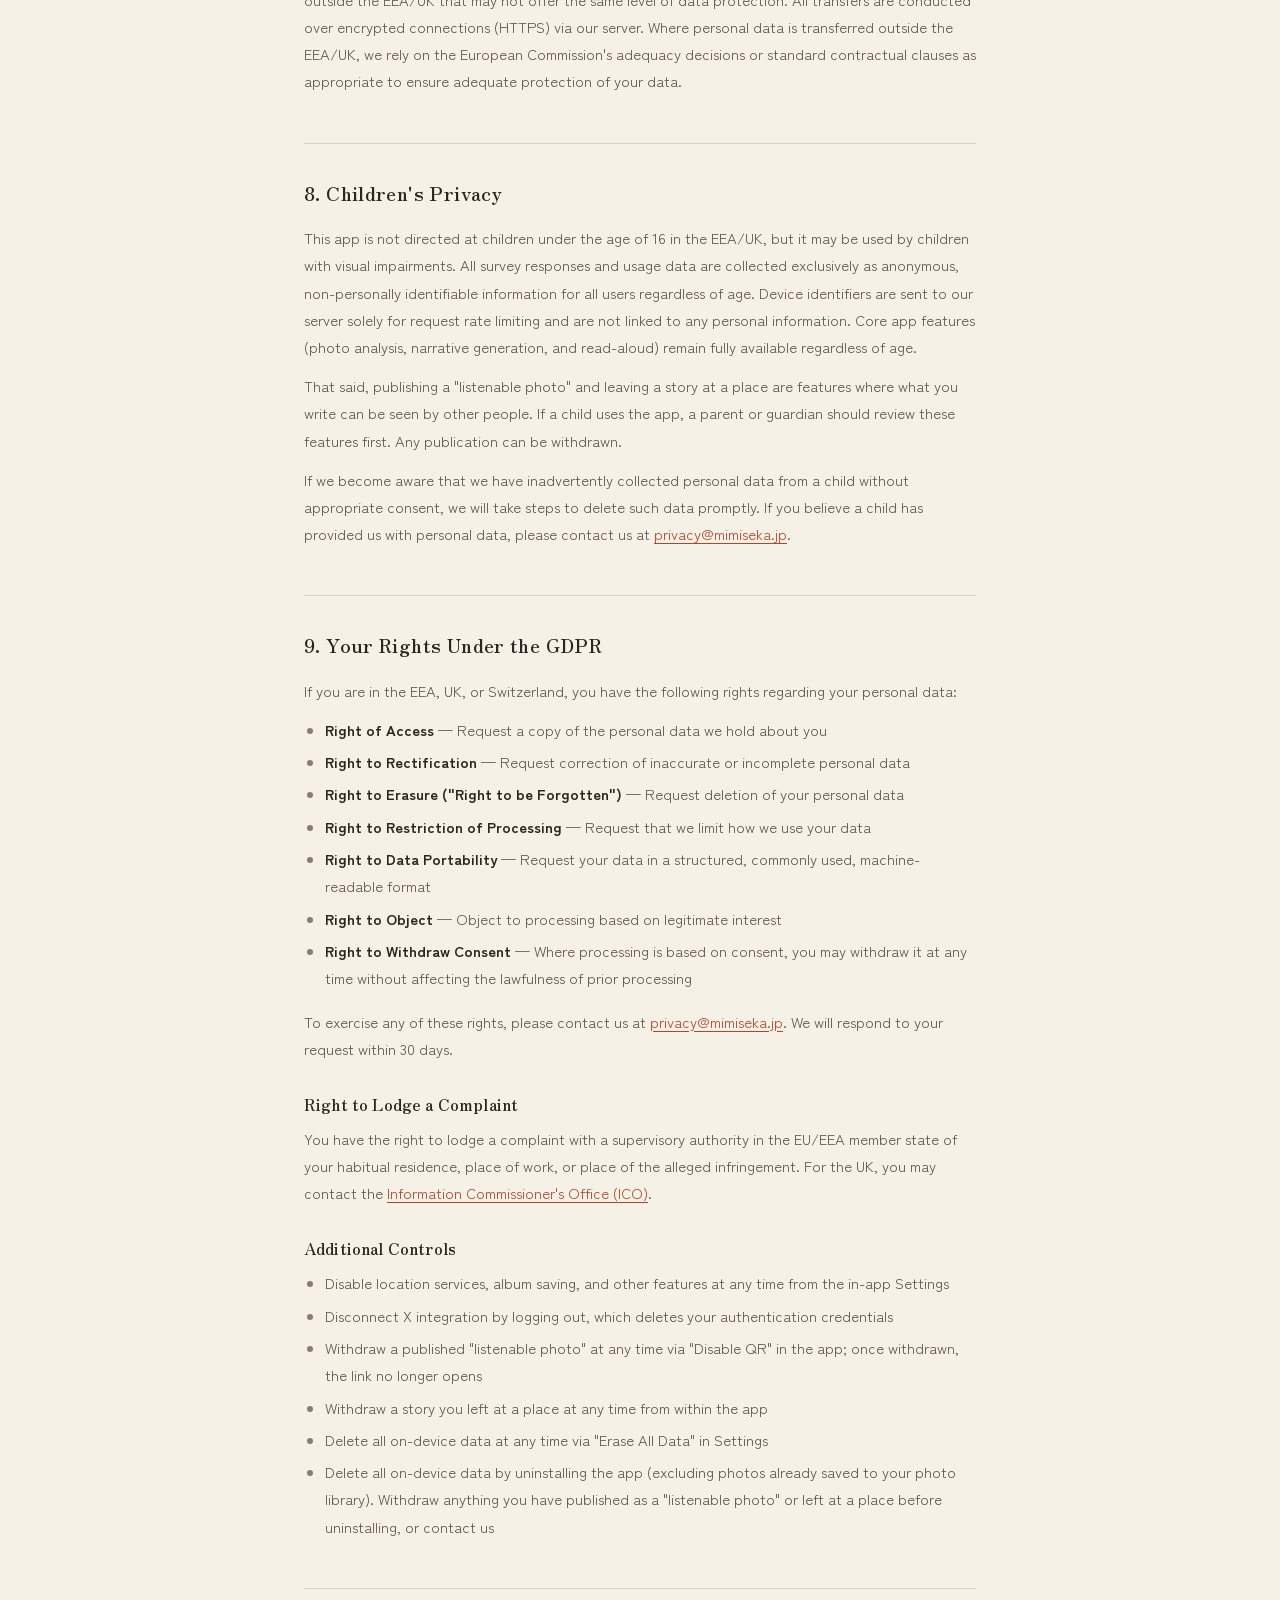
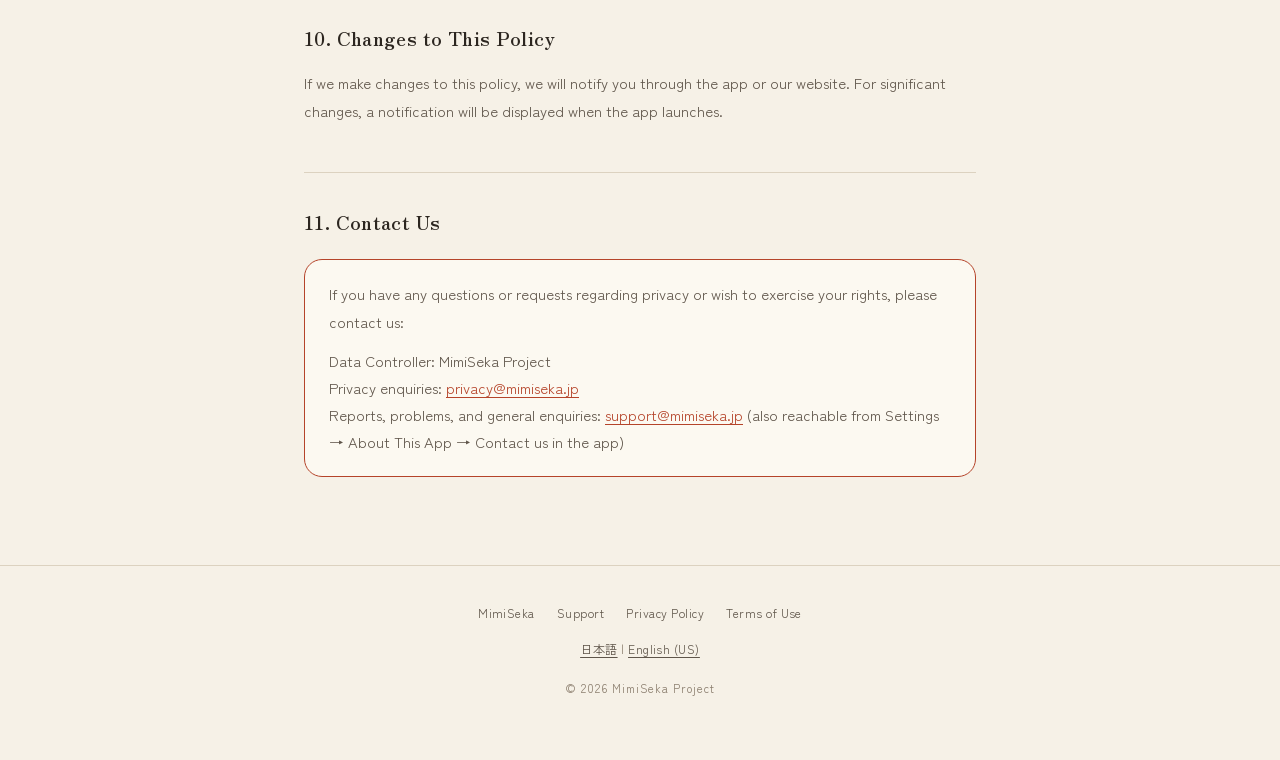
==== commit 31b166e4: "サポート・プライバシーポリシー・規約の見た目を公式サイト（mimiseka.jp）にそろえる 白地・青リンクの素の文書だった 6 頁を、サイトの紙・墨・朱の配色、明朝の見出し、 ロゴ付きの上部バー、夕" ====
--- a/en-eu.html
+++ b/en-eu.html
@@ -4,116 +4,25 @@
   <meta charset="UTF-8">
   <meta name="viewport" content="width=device-width, initial-scale=1.0">
   <title>Privacy Policy (EEA/UK) | MimiSeka</title>
-  <style>
-    :root {
-      --text: #1a1a1a;
-      --bg: #ffffff;
-      --muted: #555;
-      --border: #e0e0e0;
-      --link: #0066cc;
-      --accent-bg: #f7f7f7;
-    }
-    @media (prefers-color-scheme: dark) {
-      :root {
-        --text: #e0e0e0;
-        --bg: #1a1a1a;
-        --muted: #aaa;
-        --border: #333;
-        --link: #6bb3ff;
-        --accent-bg: #222;
-      }
-    }
-    * { box-sizing: border-box; margin: 0; padding: 0; }
-    body {
-      font-family: -apple-system, BlinkMacSystemFont, "Segoe UI", Roboto, Helvetica, Arial, sans-serif;
-      color: var(--text);
-      background: var(--bg);
-      line-height: 1.8;
-      padding: 2rem 1rem;
-    }
-    main {
-      max-width: 720px;
-      margin: 0 auto;
-    }
-    h1 {
-      font-size: 1.6rem;
-      margin-bottom: 0.3rem;
-    }
-    .last-updated {
-      color: var(--muted);
-      font-size: 0.9rem;
-      margin-bottom: 1.5rem;
-    }
-    .intro {
-      margin-bottom: 2rem;
-    }
-    .intro p {
-      margin-bottom: 0.8rem;
-    }
-    h2 {
-      font-size: 1.25rem;
-      margin-top: 2.5rem;
-      margin-bottom: 0.8rem;
-      padding-bottom: 0.3rem;
-      border-bottom: 1px solid var(--border);
-    }
-    h3 {
-      font-size: 1.05rem;
-      margin-top: 1.5rem;
-      margin-bottom: 0.5rem;
-    }
-    p {
-      margin-bottom: 0.8rem;
-    }
-    ul {
-      margin: 0.5rem 0 1rem 1.5rem;
-    }
-    li {
-      margin-bottom: 0.4rem;
-    }
-    a {
-      color: var(--link);
-      text-decoration: none;
-    }
-    a:hover {
-      text-decoration: underline;
-    }
-    .contact {
-      background: var(--accent-bg);
-      border-radius: 8px;
-      padding: 1.2rem 1.5rem;
-      margin-top: 1rem;
-    }
-    table {
-      width: 100%;
-      border-collapse: collapse;
-      margin: 1rem 0;
-      font-size: 0.95rem;
-    }
-    th, td {
-      border: 1px solid var(--border);
-      padding: 0.6rem 0.8rem;
-      text-align: left;
-      vertical-align: top;
-    }
-    th {
-      background: var(--accent-bg);
-      font-weight: 600;
-    }
-    footer {
-      margin-top: 3rem;
-      padding-top: 1.5rem;
-      border-top: 1px solid var(--border);
-      color: var(--muted);
-      font-size: 0.85rem;
-      text-align: center;
-    }
-  </style>
+  <link rel="preconnect" href="https://fonts.googleapis.com">
+  <link rel="stylesheet" href="https://fonts.googleapis.com/css2?family=Zen+Old+Mincho:wght@500;700&family=Zen+Kaku+Gothic+New:wght@400;500;700&display=swap">
+  <link rel="stylesheet" href="style.css?v=20260928">
+  <link rel="icon" type="image/png" sizes="64x64" href="brand/favicon.png">
+  <link rel="apple-touch-icon" href="brand/apple-touch-icon.png">
+  <meta name="theme-color" content="#F6F1E7">
 </head>
 <body>
-<main>
+
+<a class="skip" href="#main">Skip to content</a>
+<nav class="topbar" aria-label="Site"><a class="home" href="https://mimiseka.jp/"><picture><source srcset="brand/logo-line-dark.png" media="(prefers-color-scheme: dark)"><img src="brand/logo-line.png" alt="MimiSeka" height="26"></picture></a></nav>
+
+<header class="cover">
+  <div class="kicker">MimiSeka</div>
   <h1>Privacy Policy</h1>
-  <p class="last-updated">Last Updated: September 11, 2026</p>
+  <p class="updated">Last Updated: September 11, 2026</p>
+</header>
+
+<main id="main" class="frame doc">
 
   <div class="intro">
     <p>MimiSeka is an iOS app that uses AI to interpret scenes from photos and videos, generating literary narratives and summary text. The generated text can be embedded as photo captions (ALT text) or read aloud.</p>
@@ -385,10 +294,17 @@
     <p>Data Controller: MimiSeka Project<br>Privacy enquiries: <a href="mailto:privacy@mimiseka.jp">privacy@mimiseka.jp</a><br>Reports, problems, and general enquiries: <a href="mailto:support@mimiseka.jp">support@mimiseka.jp</a> (also reachable from Settings &rarr; About This App &rarr; Contact us in the app)</p>
   </div>
 
-  <footer>
-    <p><a href="ja.html">日本語</a> | <a href="en.html">English (US)</a></p>
-    <p>&copy; 2026 MimiSeka Project</p>
-  </footer>
 </main>
+
+<footer>
+  <div class="links">
+    <a href="https://mimiseka.jp/">MimiSeka</a>
+    <a href="support.html#en">Support</a>
+    <a href="en.html">Privacy Policy</a>
+    <a href="terms-en.html">Terms of Use</a>
+  </div>
+  <p class="lang"><a href="ja.html">日本語</a> | <a href="en.html">English (US)</a></p>
+  <p class="copyright">&copy; 2026 MimiSeka Project</p>
+</footer>
 </body>
 </html>
--- a/style.css
+++ b/style.css
@@ -0,0 +1,91 @@
+/* ミミセカ サポート・プライバシーポリシー・規約 — 共通スタイル
+   色・書体・上部バー・表紙・フッターは公式サイト（mimiseka.jp の site.css・SciaTheme 正典: 紙・墨・朱）から写している。
+   サイト側の配色を変えたら :root の値をここにも写すこと。 */
+:root {
+  --ground: #F6F1E7; --ground-raised: #FCF9F1; --ground-inset: #ECE4D4; --dusk: #F5E8DC;
+  --ink: #2C2620; --ink-2: #5F554A; --ink-3: #8A7D6D; --hair: #DCD2C0;
+  --shu: #B5442A; --shu-soft: rgba(181, 68, 42, 0.10); --lamp: #E8C989;
+  --serif: 'Zen Old Mincho', 'Hiragino Mincho ProN', 'Yu Mincho', serif;
+  --sans: 'Zen Kaku Gothic New', 'Hiragino Kaku Gothic ProN', sans-serif;
+}
+@media (prefers-color-scheme: dark) {
+  :root:not([data-theme="light"]) {
+    --ground: #16120E; --ground-raised: #201A15; --ground-inset: #0F0B08; --dusk: #241B13;
+    --ink: #F3EDE3; --ink-2: rgba(243,237,227,0.68); --ink-3: rgba(243,237,227,0.46);
+    --hair: rgba(243,237,227,0.15); --shu: #E07B5F; --shu-soft: rgba(224,123,95,0.14);
+  }
+}
+:root[data-theme="dark"] {
+  --ground: #16120E; --ground-raised: #201A15; --ground-inset: #0F0B08; --dusk: #241B13;
+  --ink: #F3EDE3; --ink-2: rgba(243,237,227,0.68); --ink-3: rgba(243,237,227,0.46);
+  --hair: rgba(243,237,227,0.15); --shu: #E07B5F; --shu-soft: rgba(224,123,95,0.14);
+}
+* { margin: 0; padding: 0; box-sizing: border-box; }
+body { background: var(--ground); color: var(--ink); font-family: var(--sans); font-size: 15px; line-height: 2.0; -webkit-font-smoothing: antialiased; word-break: keep-all; overflow-wrap: break-word; hanging-punctuation: allow-end; }
+html[lang="en"] body { word-break: normal; line-height: 1.85; }
+.np { white-space: nowrap; }
+::selection { background: var(--shu-soft); }
+a { color: var(--shu); text-underline-offset: 3px; }
+a:focus-visible { outline: 2px solid var(--shu); outline-offset: 3px; }
+.frame { max-width: 720px; margin: 0 auto; padding: 0 24px; }
+.skip { position: absolute; left: -9999px; top: 0; background: var(--ink); color: var(--ground); padding: 8px 16px; z-index: 100; }
+.skip:focus { left: 12px; top: 12px; }
+
+/* 上部バー */
+.topbar { padding: 22px 24px 0; max-width: 720px; margin: 0 auto; font-size: 0.82rem; display: flex; gap: 18px; flex-wrap: wrap; align-items: center; }
+.topbar a { color: var(--ink-2); text-decoration: none; }
+.topbar a:hover { color: var(--shu); }
+.topbar .home { display: inline-flex; align-items: center; padding: 8px 0; }
+.topbar .home img { height: 26px; width: auto; display: block; }
+
+/* 表紙 */
+.cover { text-align: center; padding: 44px 24px 36px; background: linear-gradient(180deg, var(--dusk) 0%, var(--ground) 82%); }
+.cover .kicker { font-size: 0.7rem; letter-spacing: 0.3em; color: var(--ink-3); text-indent: 0.3em; margin-bottom: 12px; }
+.cover h1 { font-family: var(--serif); font-weight: 700; font-size: clamp(1.5rem, 4.6vw, 2.2rem); letter-spacing: 0.16em; text-indent: 0.16em; color: var(--ink); text-wrap: balance; line-height: 1.7; }
+html[lang="en"] .cover h1 { letter-spacing: 0.04em; text-indent: 0; }
+.cover .updated { margin-top: 12px; font-size: 0.8rem; letter-spacing: 0.06em; color: var(--ink-3); }
+
+/* 本文 */
+.doc { padding-top: 32px; padding-bottom: 64px; }
+.doc h2 { font-family: var(--serif); font-weight: 700; font-size: 1.2rem; letter-spacing: 0.1em; line-height: 1.8; color: var(--ink); text-wrap: balance; margin: 48px 0 14px; padding-top: 32px; border-top: 1px solid var(--hair); }
+html[lang="en"] .doc h2 { letter-spacing: 0.02em; }
+.doc h3 { font-family: var(--serif); font-weight: 700; font-size: 1rem; letter-spacing: 0.06em; line-height: 1.8; color: var(--ink); margin: 28px 0 6px; }
+html[lang="en"] .doc h3 { letter-spacing: 0.01em; }
+.doc h2 + h3 { margin-top: 8px; }
+.doc p, .doc li { color: var(--ink-2); font-size: 0.92rem; }
+.doc p { margin-bottom: 0.8em; }
+.doc strong, .doc b { color: var(--ink); font-weight: 700; }
+.doc small { font-size: 0.82em; color: var(--ink-3); }
+.doc ul, .doc ol { margin: 6px 0 16px 1.4em; }
+.doc li { margin-bottom: 0.35em; }
+.doc li::marker { color: var(--ink-3); }
+
+/* 囲み（はじめに・問い合わせ先・要約）— サイトのカードと同じ面 */
+.intro, .contact, .summary { background: var(--ground-raised); border: 1px solid var(--hair); border-radius: 18px; padding: 20px 24px 12px; margin: 0 0 24px; }
+.contact { margin-top: 20px; border-color: var(--shu); }
+.intro > :last-child, .contact > :last-child, .summary > :last-child { margin-bottom: 8px; }
+
+/* 表 */
+.table-scroll { overflow-x: auto; margin: 16px 0 18px; -webkit-overflow-scrolling: touch; }
+.doc table { border-collapse: collapse; width: 100%; font-size: 0.86rem; line-height: 1.6; margin: 16px 0 18px; background: var(--ground-raised); }
+.table-scroll table { margin: 0; min-width: 640px; }
+.doc th, .doc td { border: 1px solid var(--hair); padding: 8px 10px; text-align: left; vertical-align: top; color: var(--ink-2); }
+.doc thead th { background: var(--ground-inset); color: var(--ink); font-weight: 700; }
+.doc tbody th { background: var(--ground-inset); color: var(--ink); font-weight: 500; }
+/* はみ出させない表（EEA 版の法的根拠表）は長い語も枠内で折る。横スクロールの表（料金表）は折らずに横へ流す */
+.doc > table th, .doc > table td { overflow-wrap: anywhere; }
+.table-scroll th, .table-scroll td { text-align: center; vertical-align: middle; }
+.table-scroll thead th { white-space: nowrap; }
+.table-scroll tbody th { text-align: left; white-space: nowrap; }
+.doc tbody tr.group th { background: var(--dusk); font-family: var(--serif); font-weight: 700; text-align: left; }
+.doc tbody th.sub { padding-left: 1.6rem; font-weight: 400; background: var(--ground-raised); }
+
+/* フッター */
+footer { padding: 36px 24px 60px; color: var(--ink-3); font-size: 0.76rem; letter-spacing: 0.04em; border-top: 1px solid var(--hair); text-align: center; }
+footer .links { display: flex; flex-wrap: wrap; justify-content: center; gap: 6px 22px; margin-bottom: 14px; }
+footer .links a { color: var(--ink-2); text-decoration: none; }
+footer .links a:hover { color: var(--shu); }
+footer .lang a { color: var(--ink-2); }
+footer .copyright { margin-top: 18px; font-size: 0.72rem; letter-spacing: 0.08em; }
+
+@media (prefers-reduced-motion: reduce) { * { transition: none !important; } }
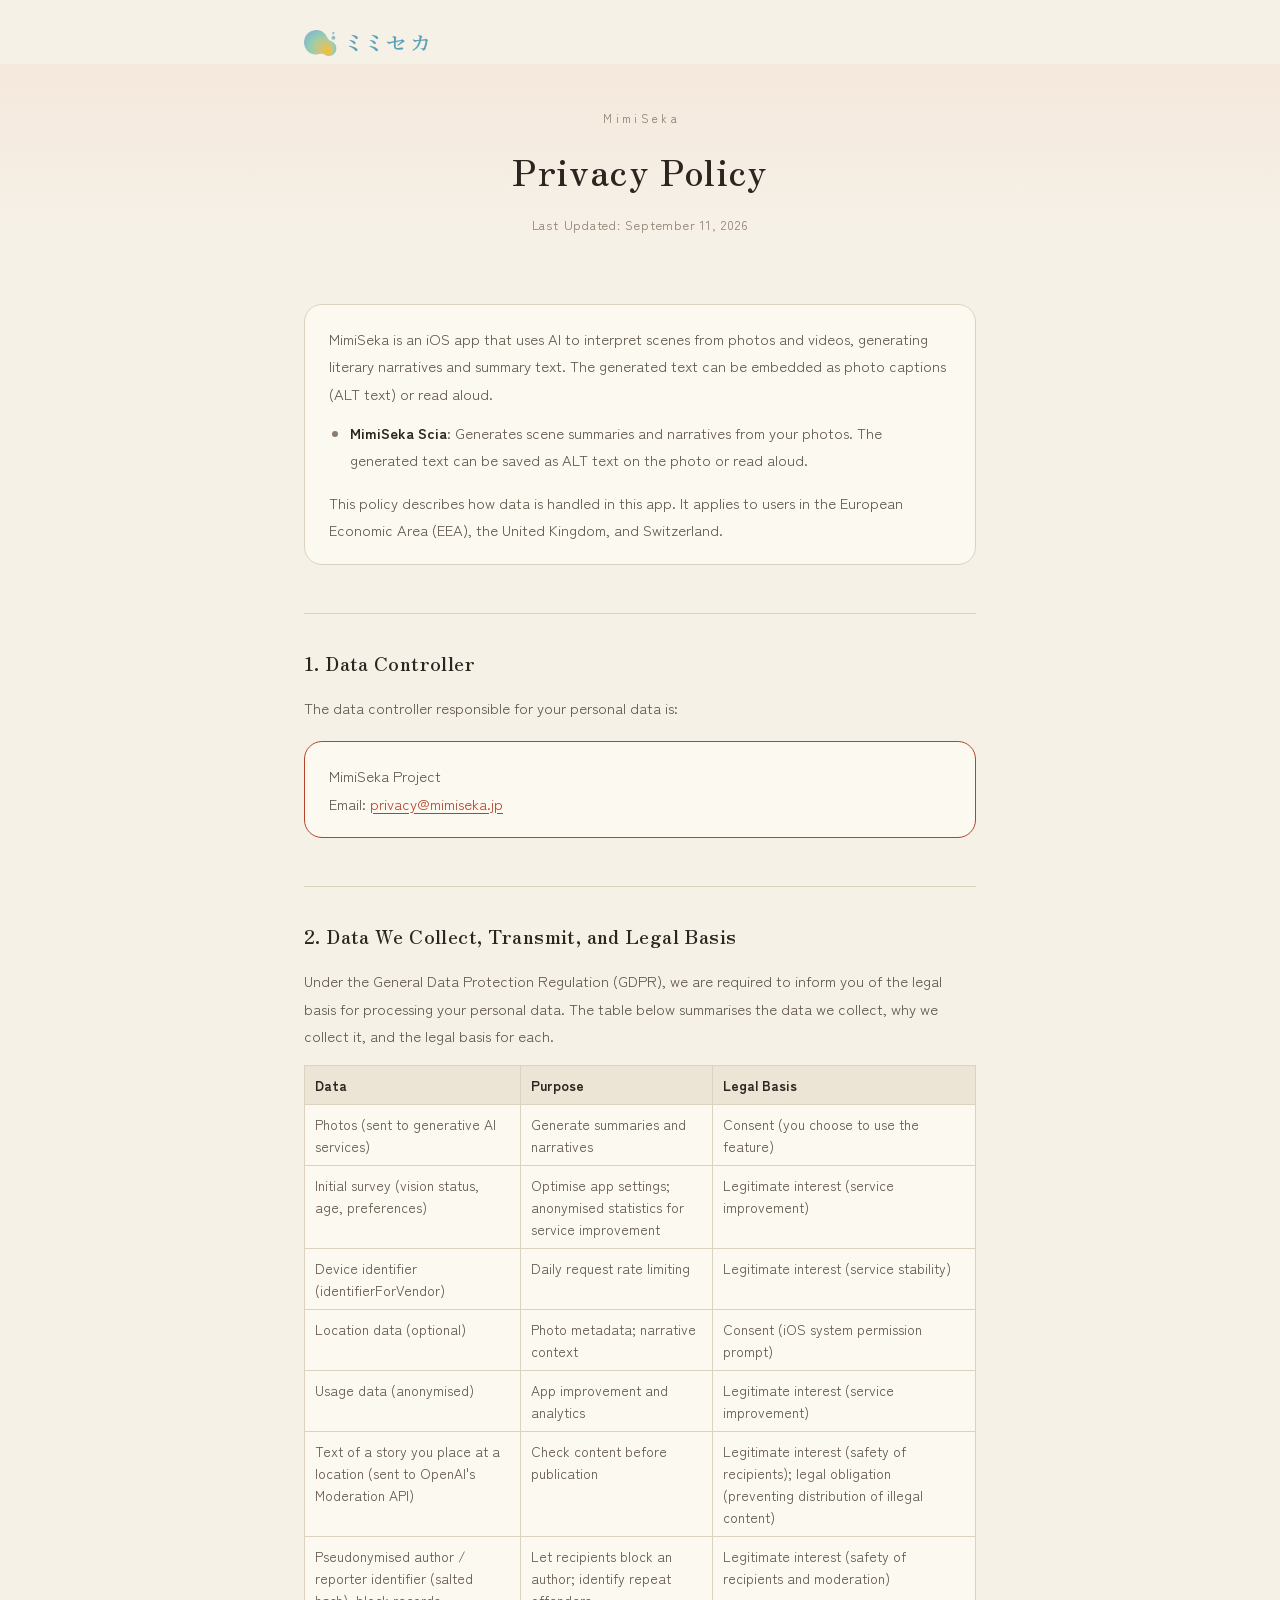
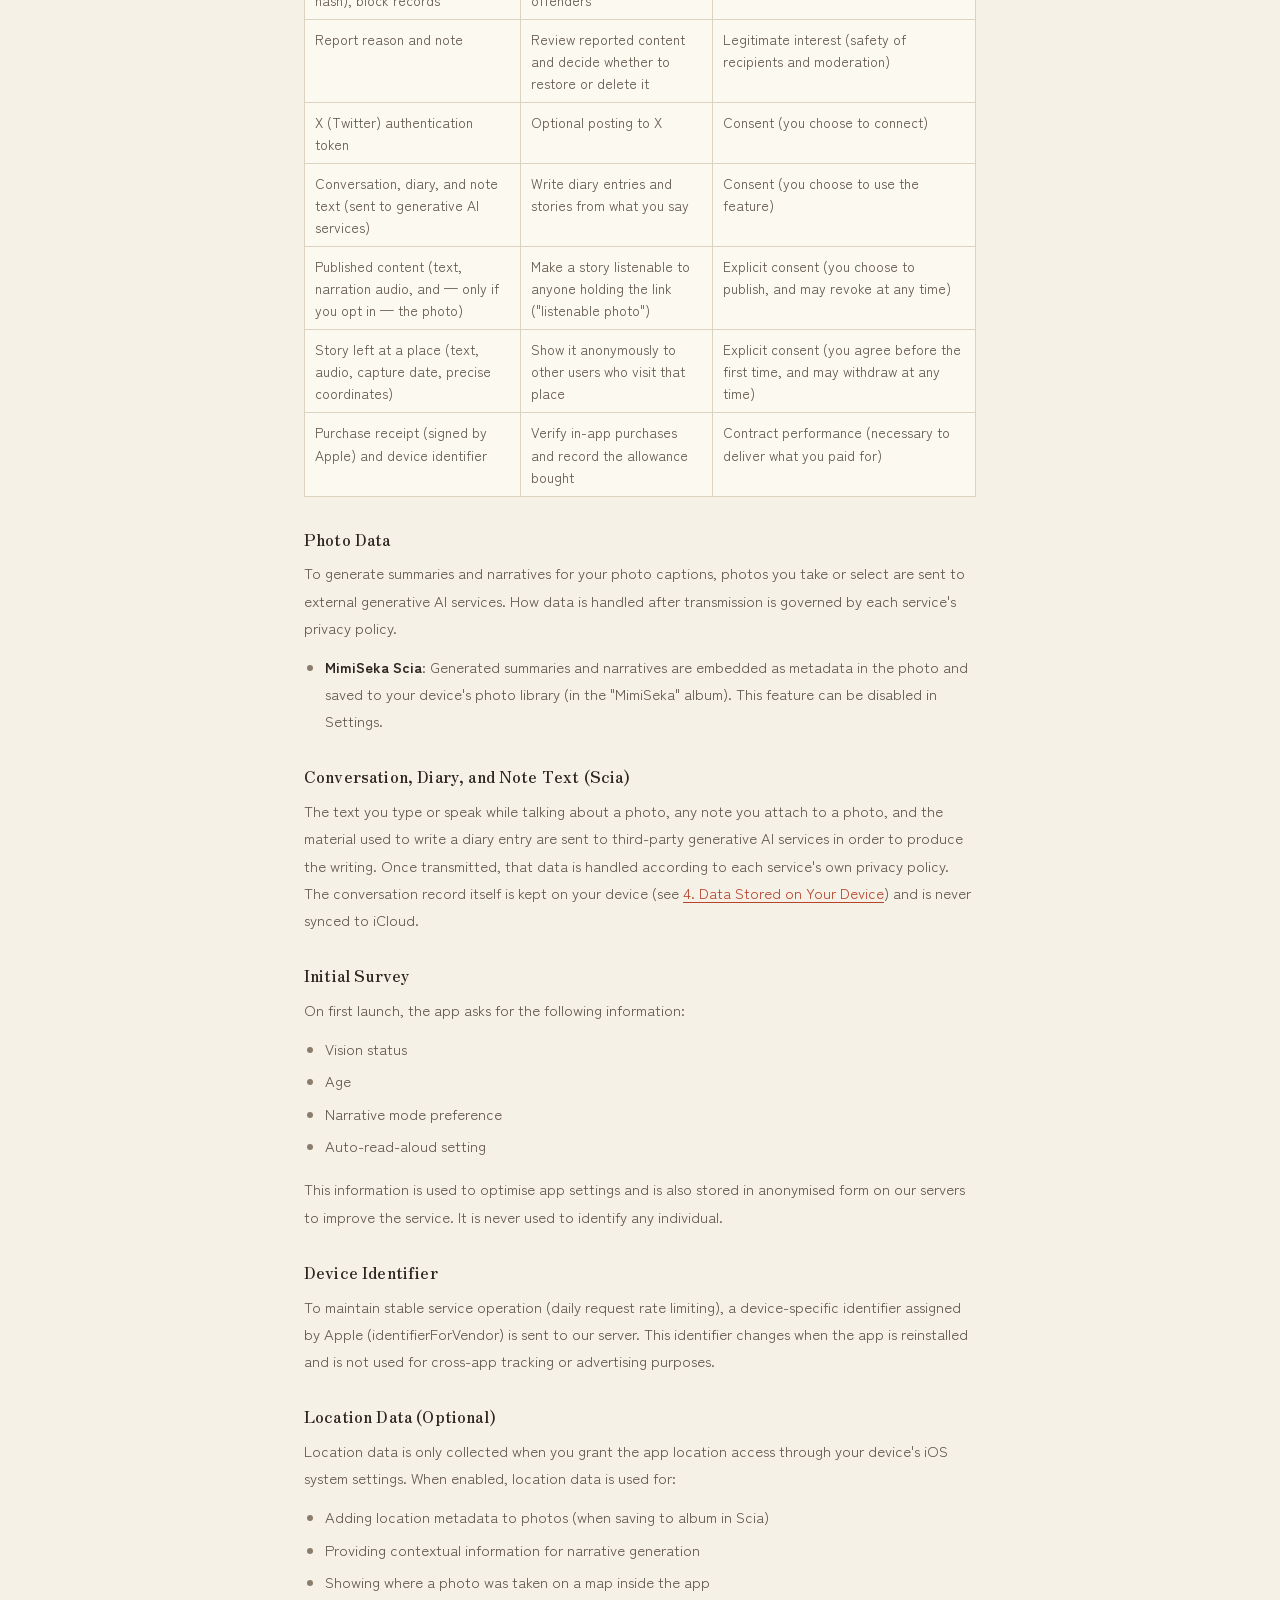
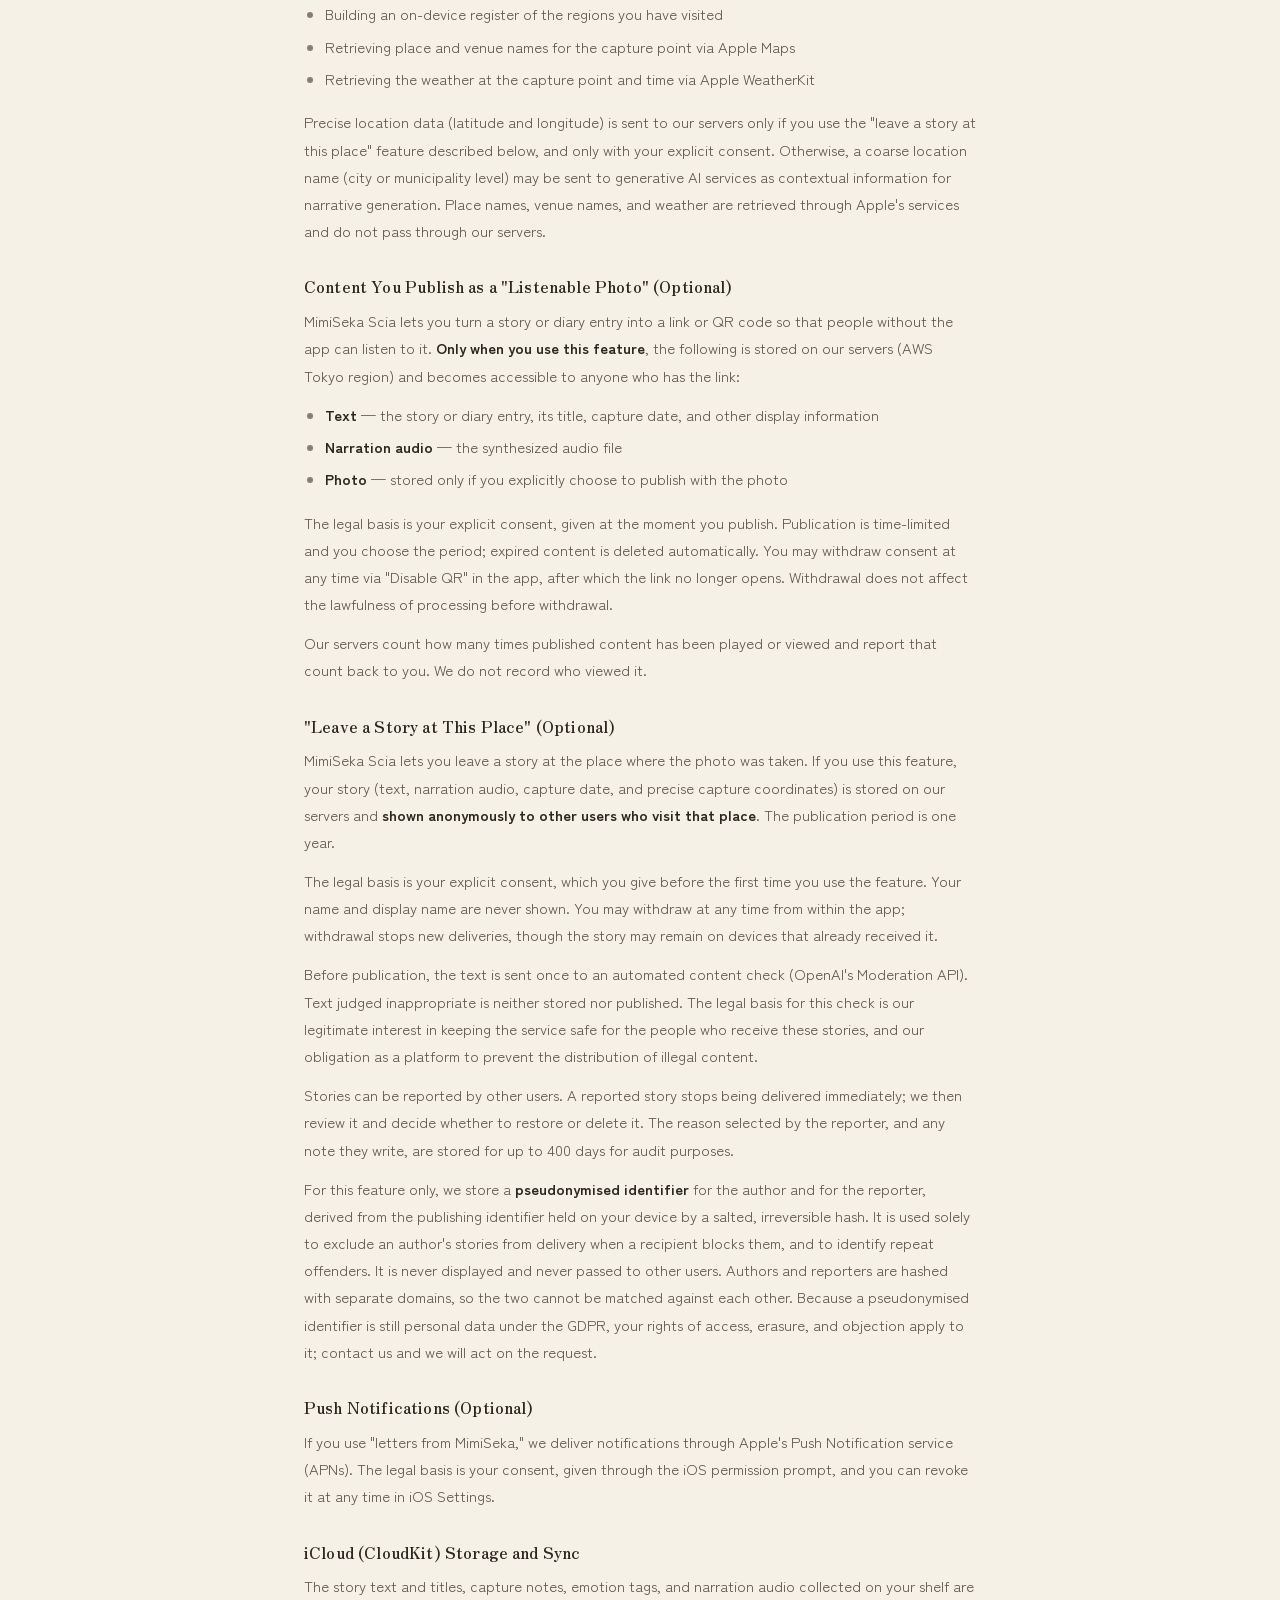
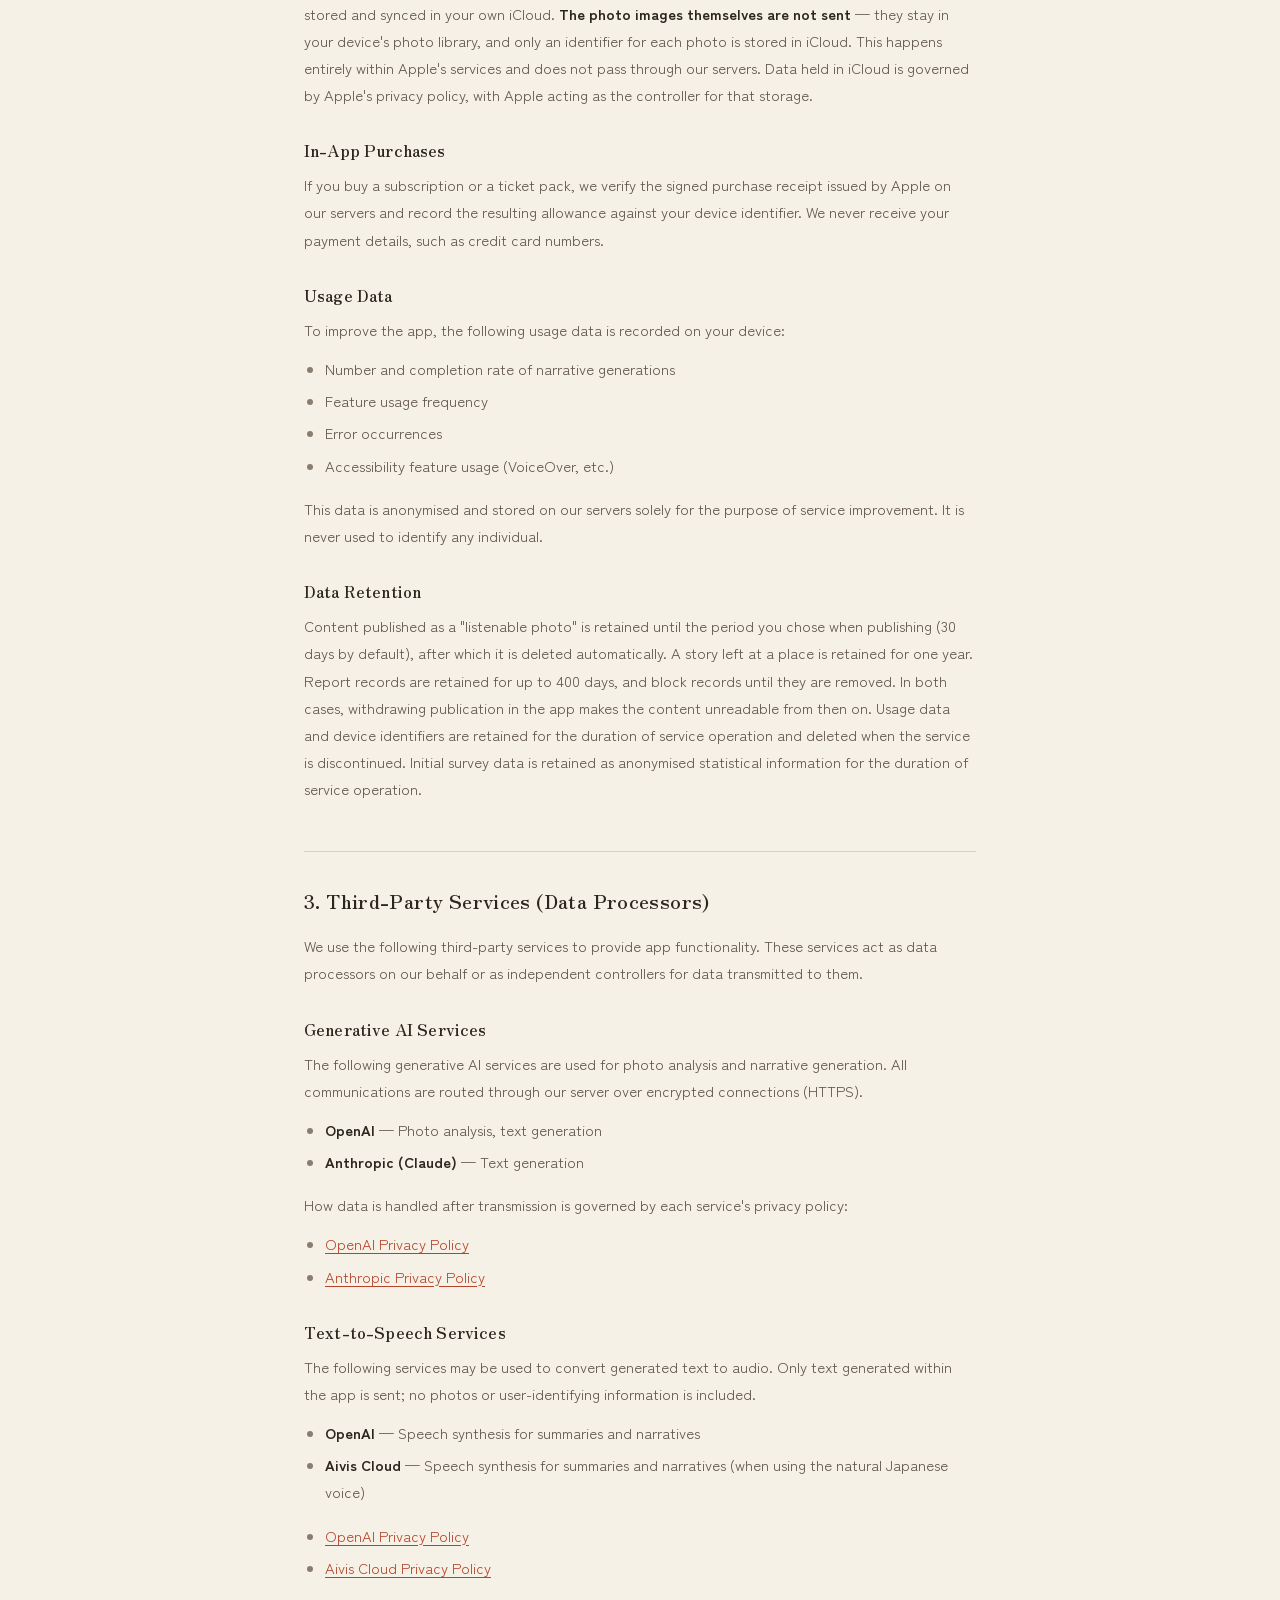
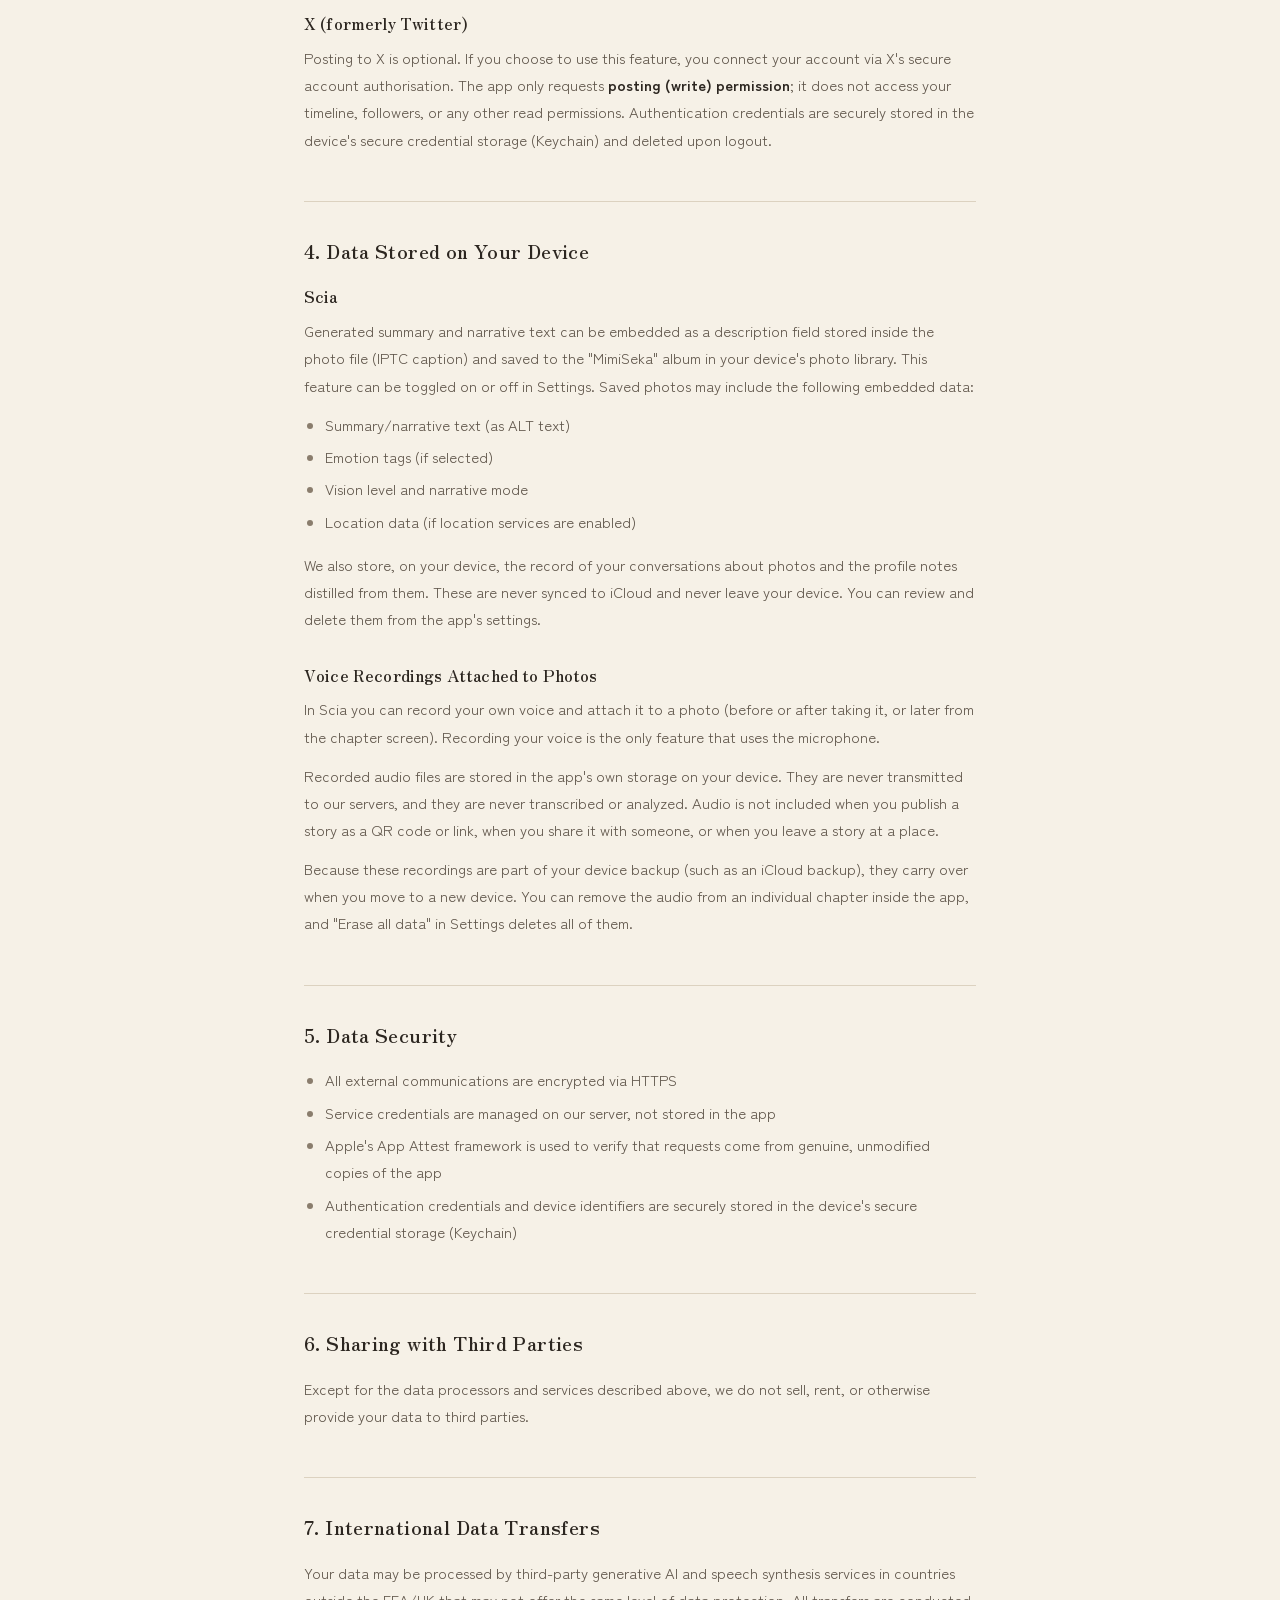
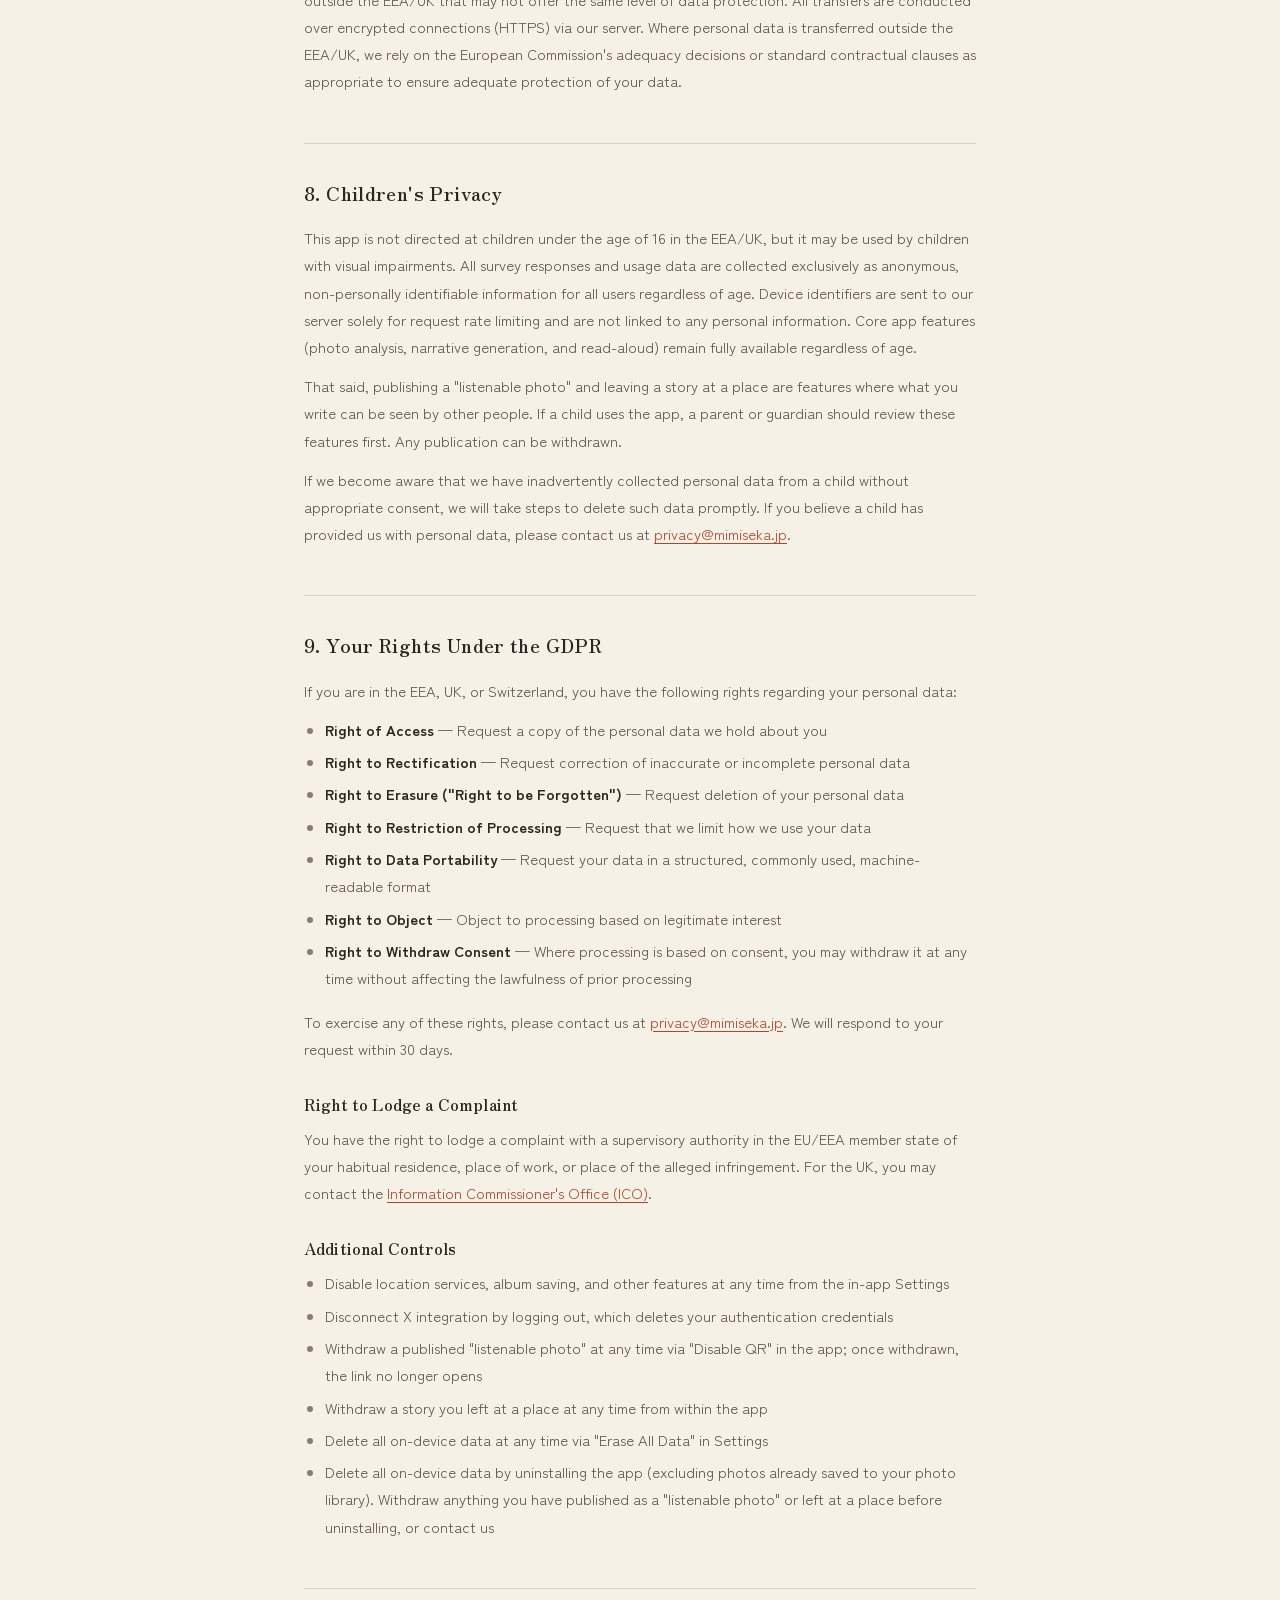
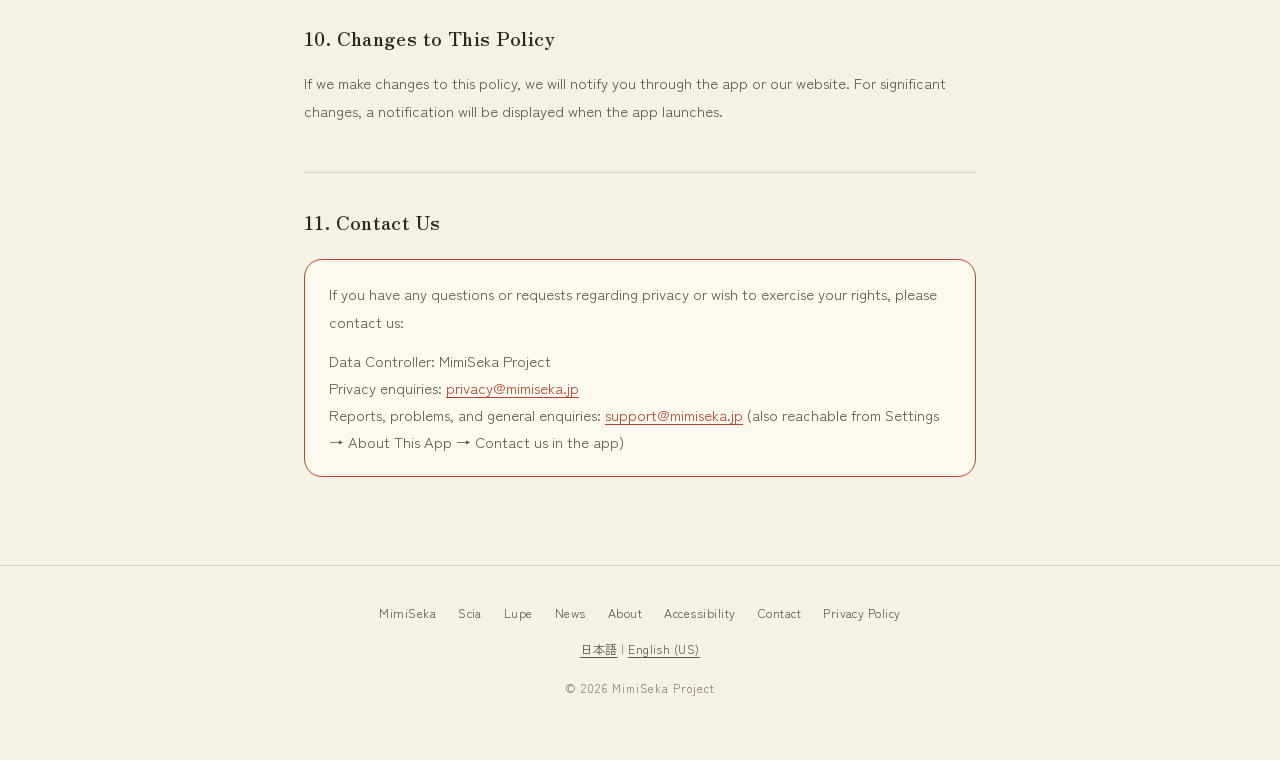
==== commit 90e214c2: "フッターのリンクを公式サイトと同じ 8 つにそろえる 前のコミットでは法務頁向けに独自の並びにしていて、ルペ・便り・私たち・お問い合わせが抜け、 サポート・利用規約が足されていた。サイトのどの頁から来" ====
--- a/en-eu.html
+++ b/en-eu.html
@@ -299,9 +299,13 @@
 <footer>
   <div class="links">
     <a href="https://mimiseka.jp/">MimiSeka</a>
-    <a href="support.html#en">Support</a>
-    <a href="en.html">Privacy Policy</a>
-    <a href="terms-en.html">Terms of Use</a>
+    <a href="https://mimiseka.jp/scia/">Scia</a>
+    <a href="https://mimiseka.jp/lupe/">Lupe</a>
+    <a href="https://mimiseka.jp/news.html">News</a>
+    <a href="https://mimiseka.jp/about.html">About</a>
+    <a href="https://mimiseka.jp/accessibility.html">Accessibility</a>
+    <a href="https://mimiseka.jp/contact.html">Contact</a>
+    <a href="https://privacy.mimiseka.jp">Privacy Policy</a>
   </div>
   <p class="lang"><a href="ja.html">日本語</a> | <a href="en.html">English (US)</a></p>
   <p class="copyright">&copy; 2026 MimiSeka Project</p>
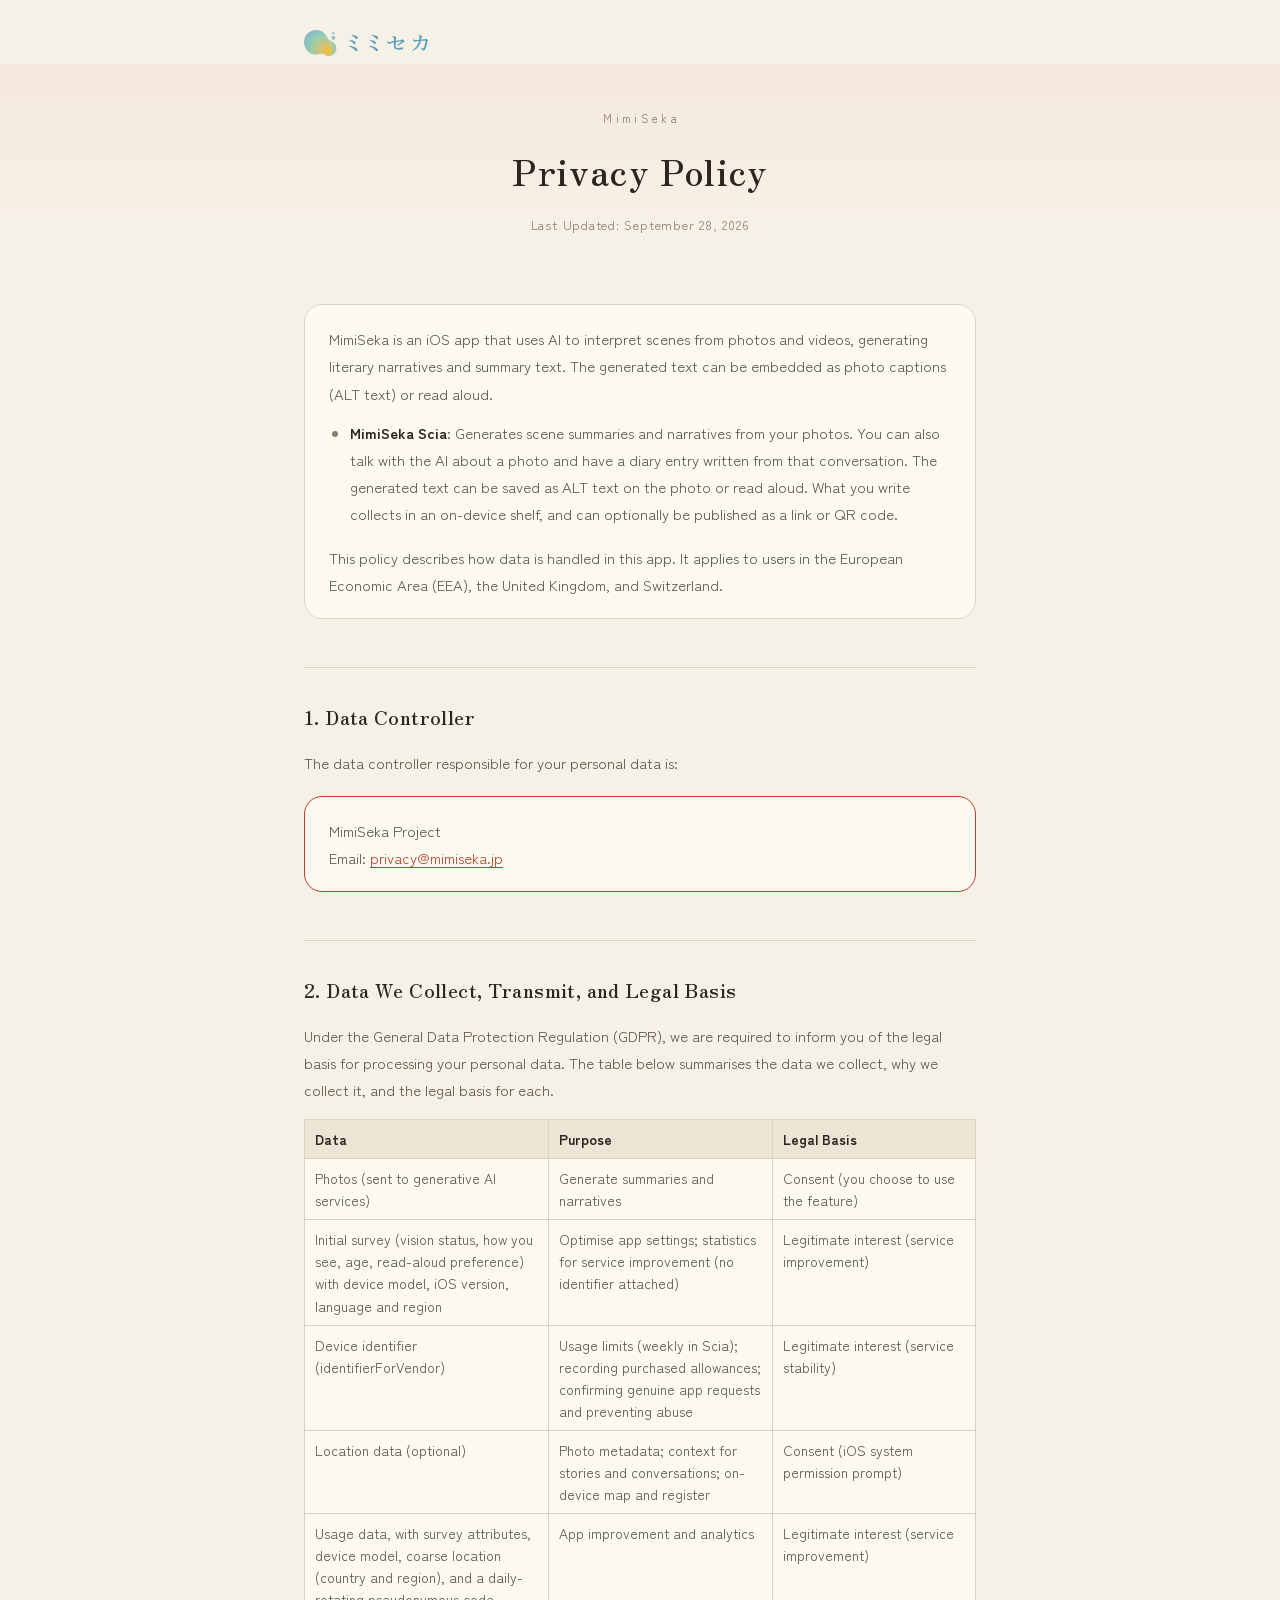
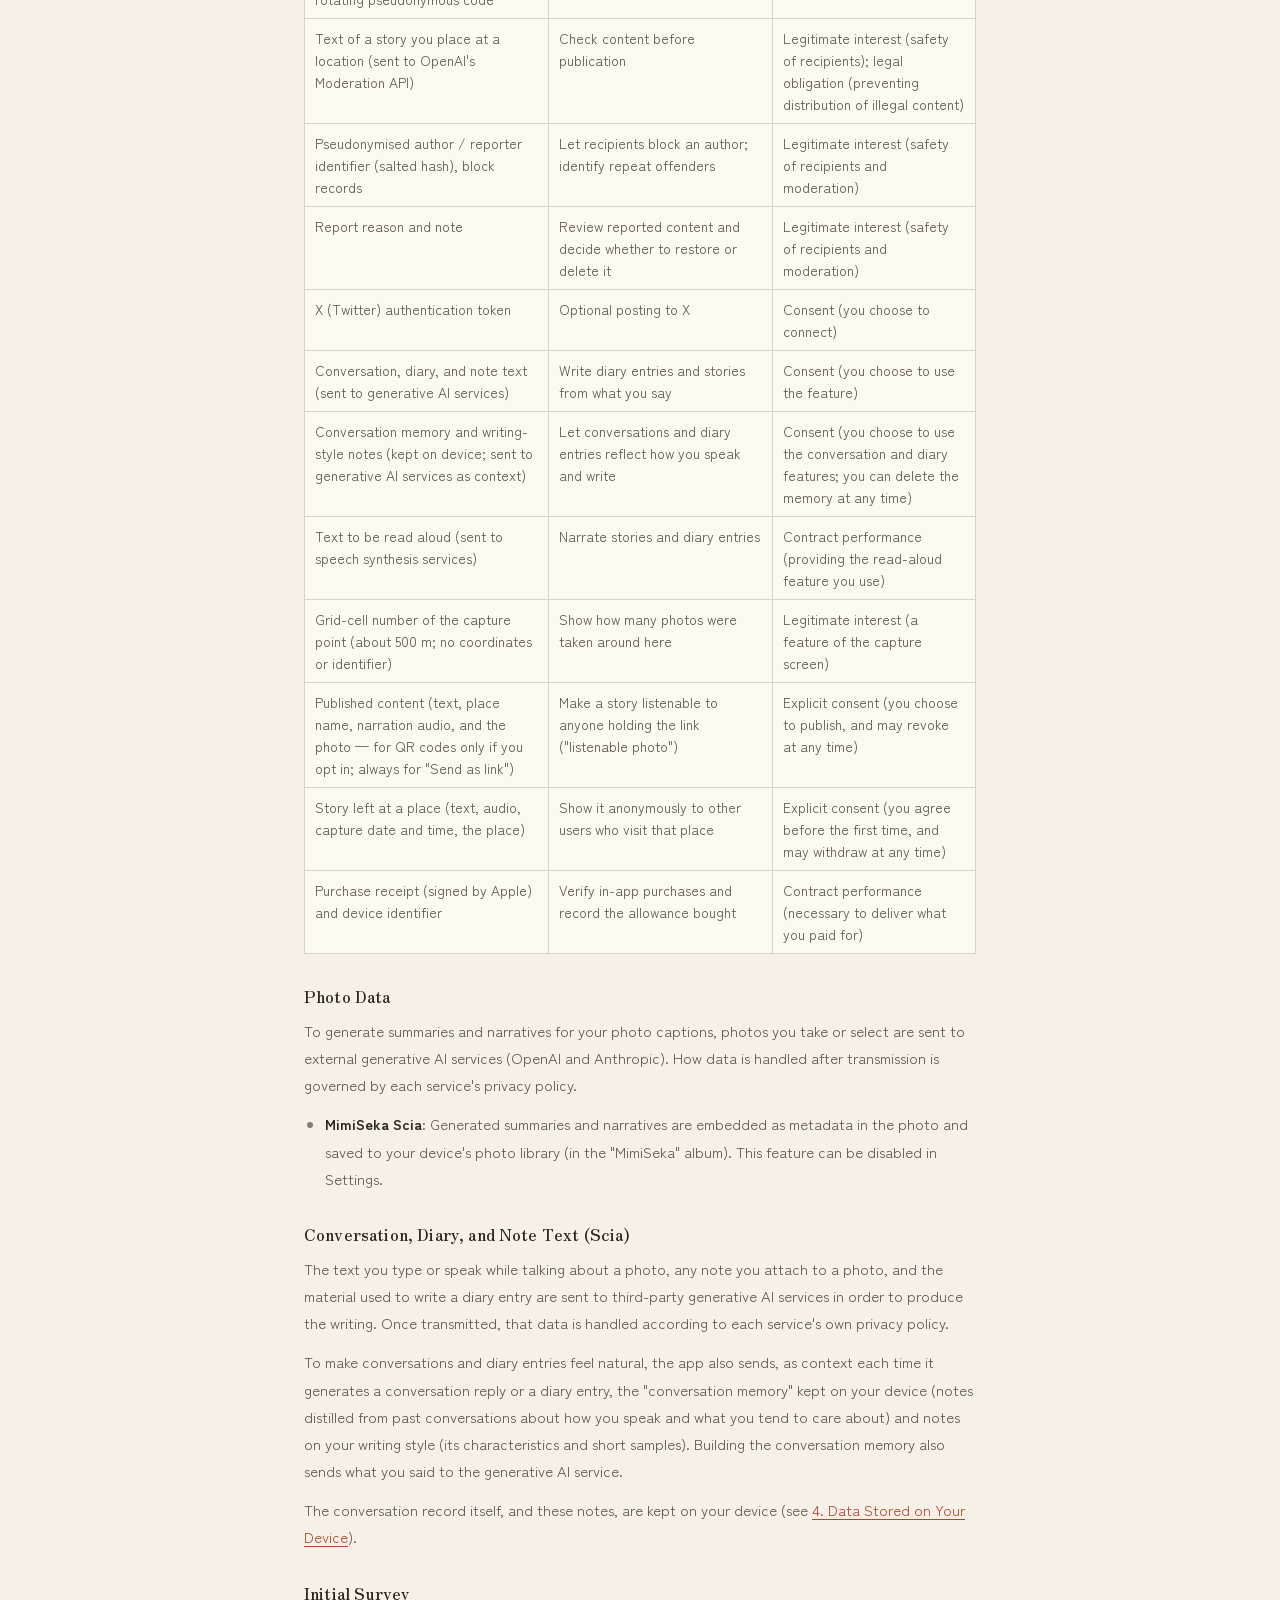
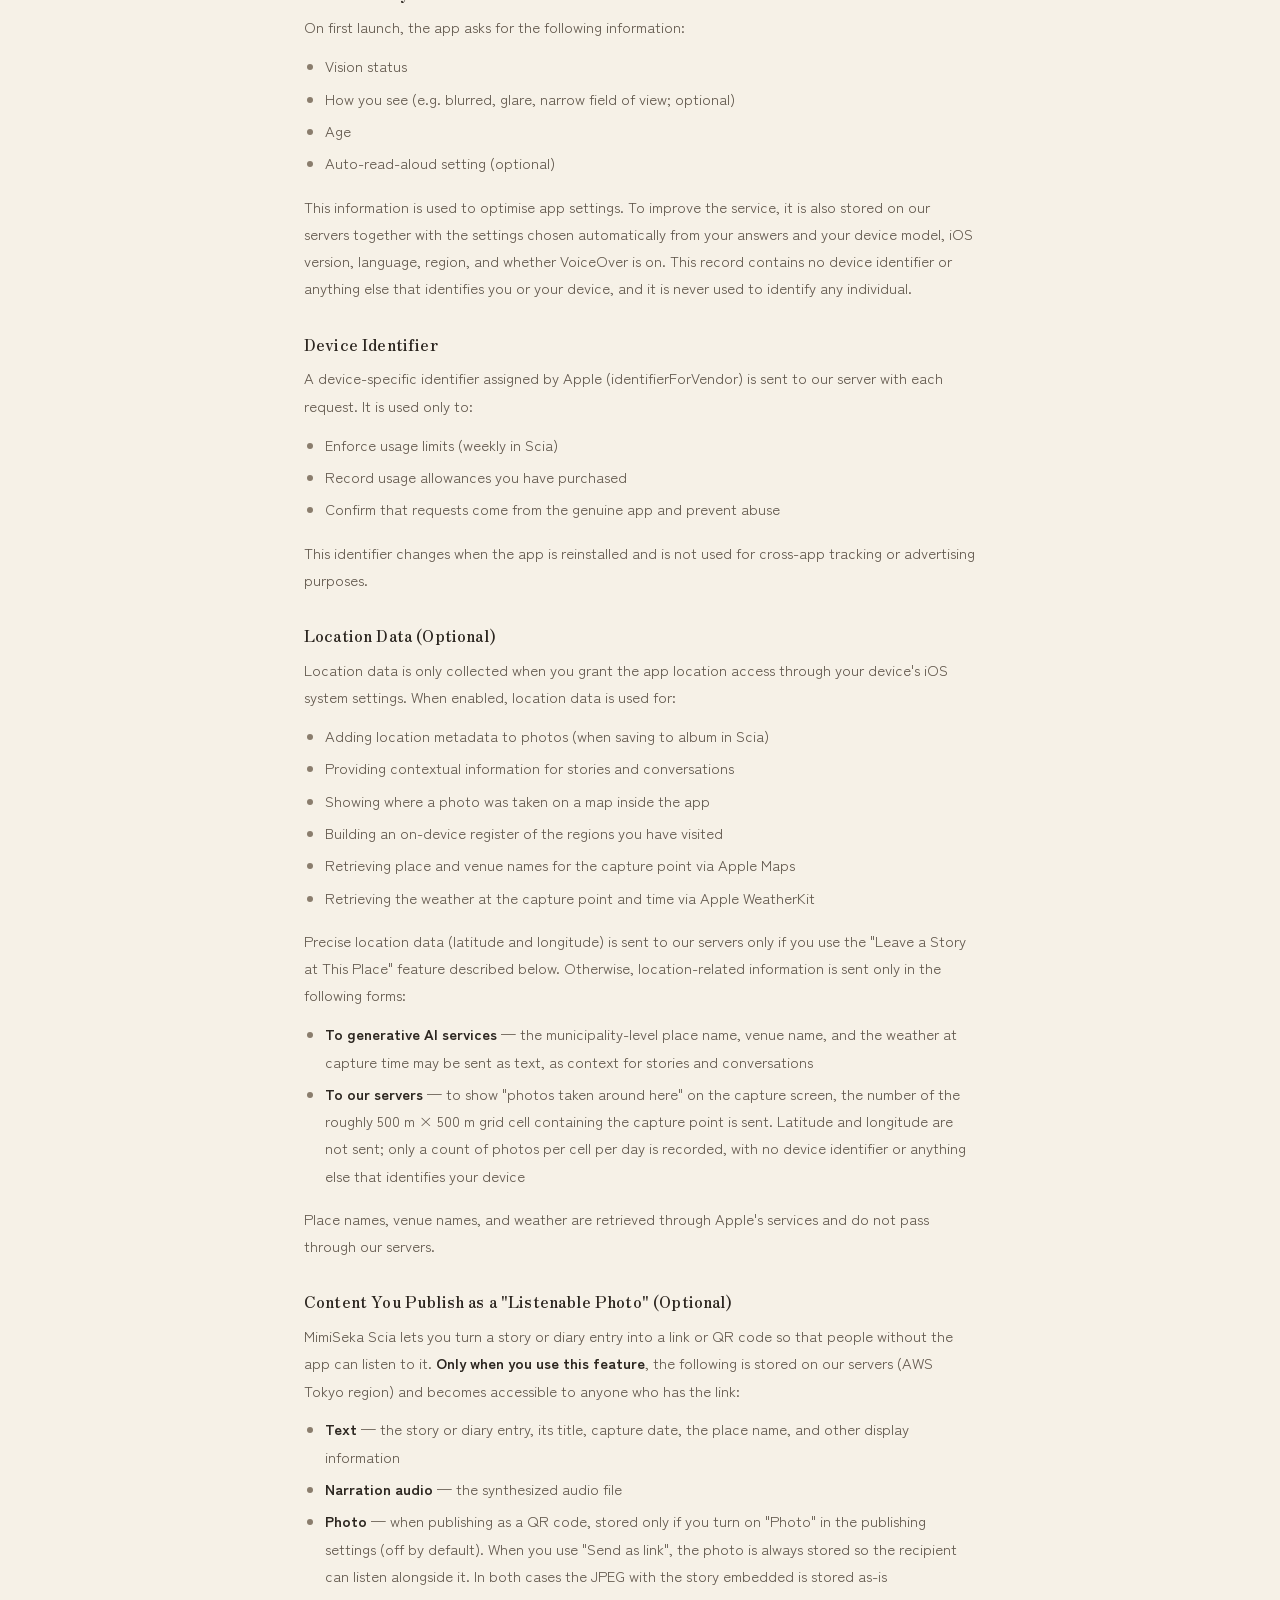
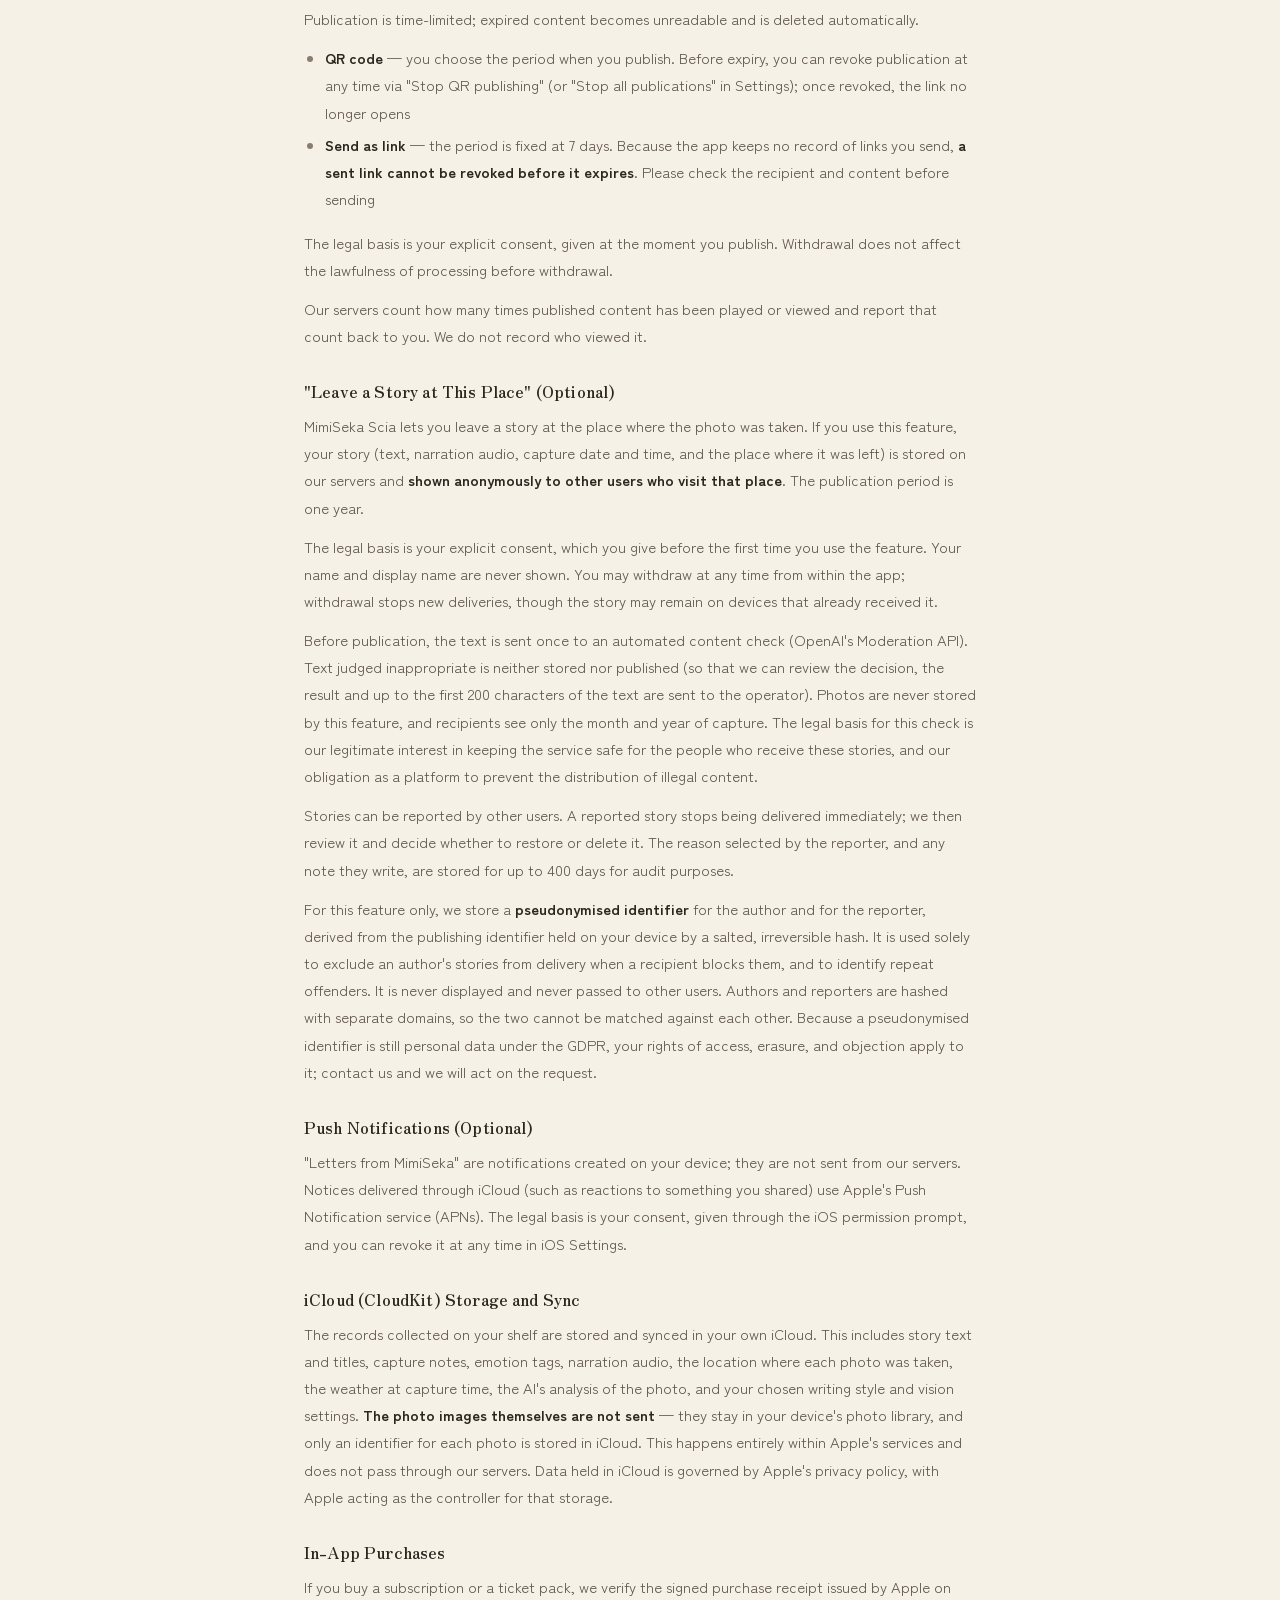
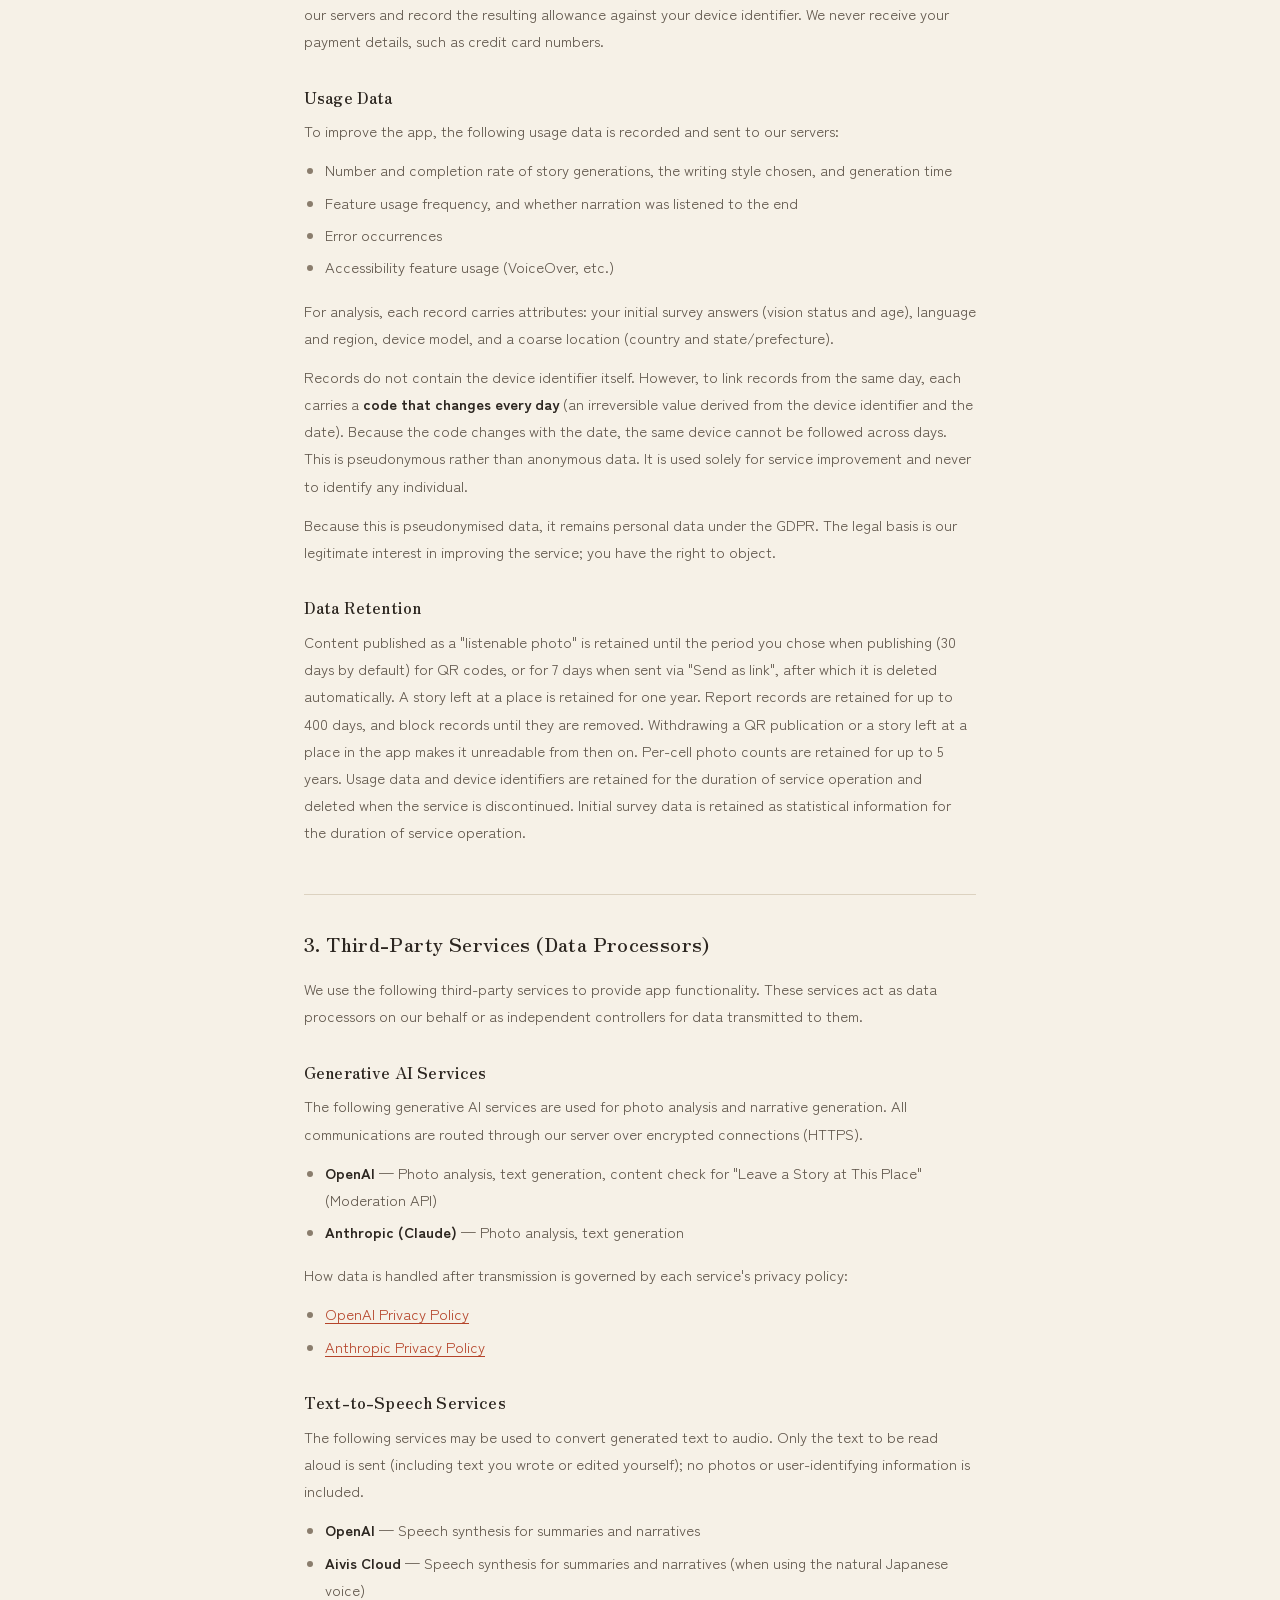
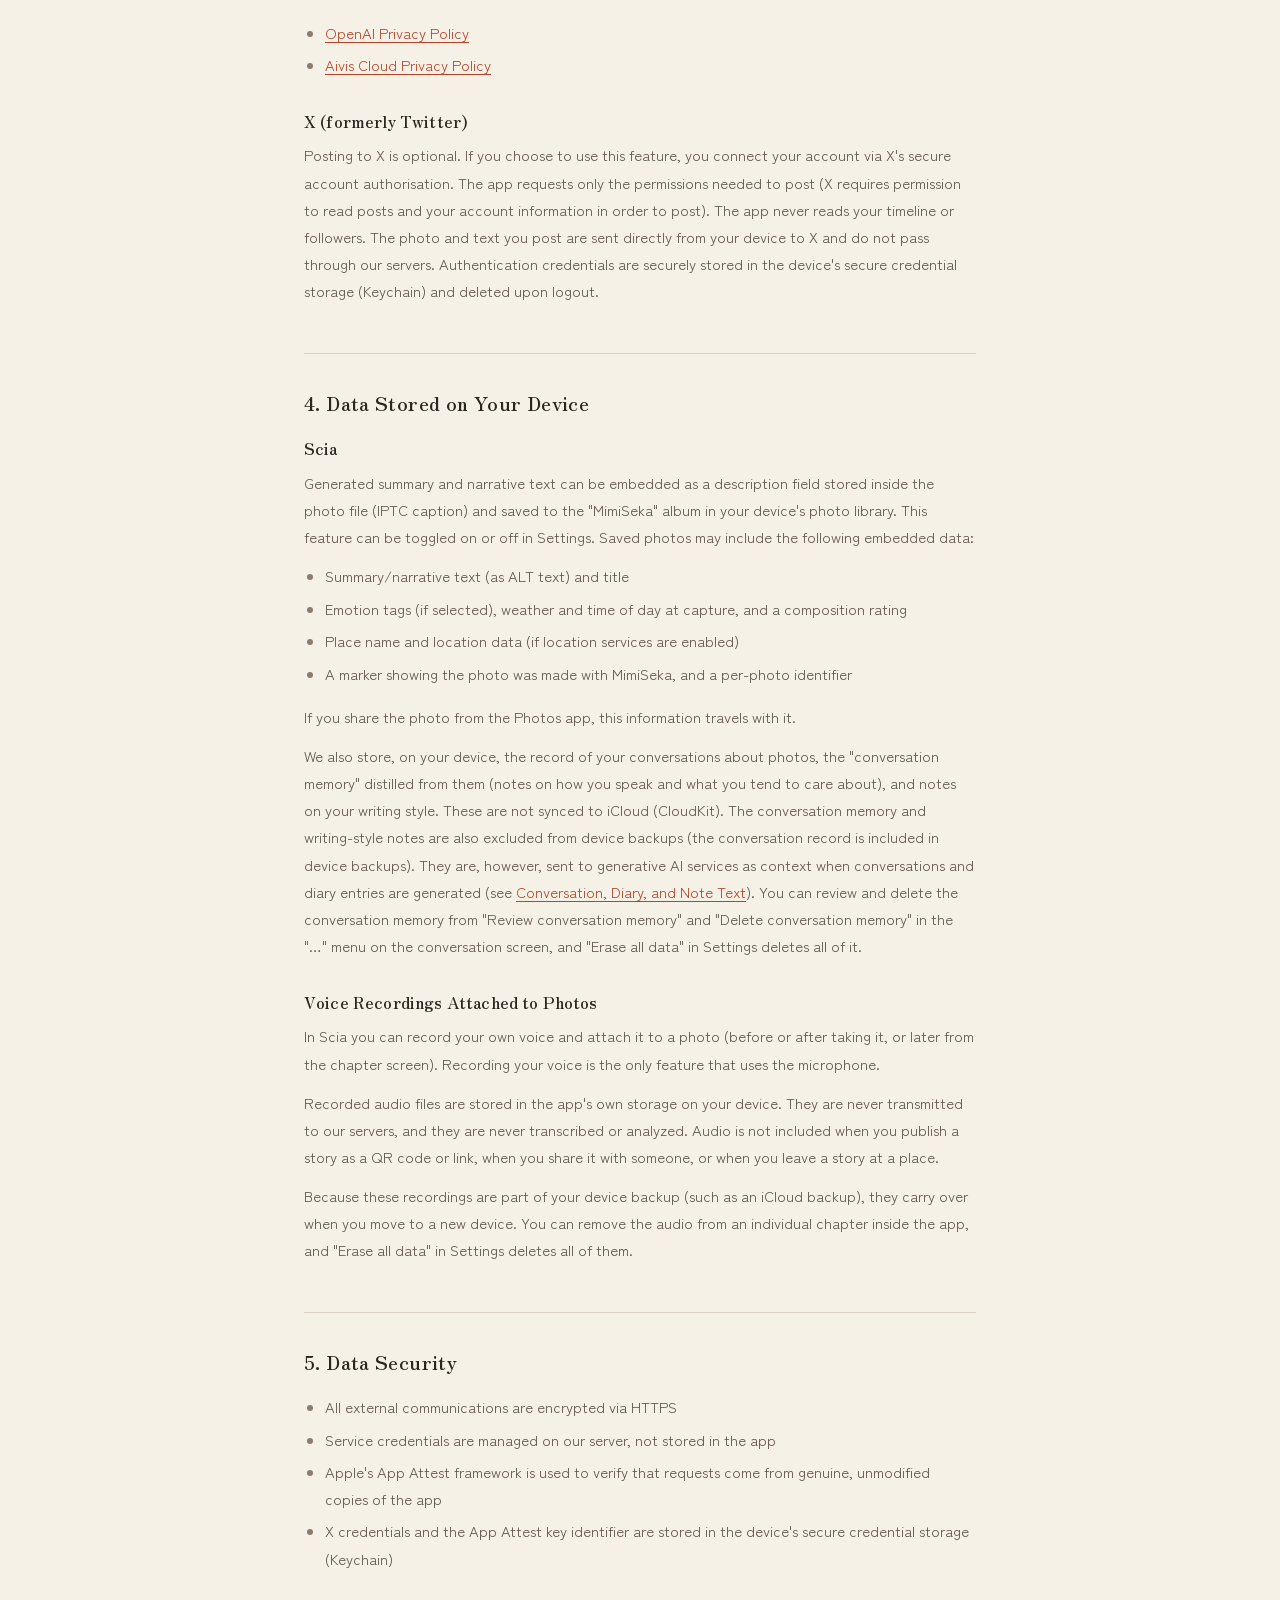
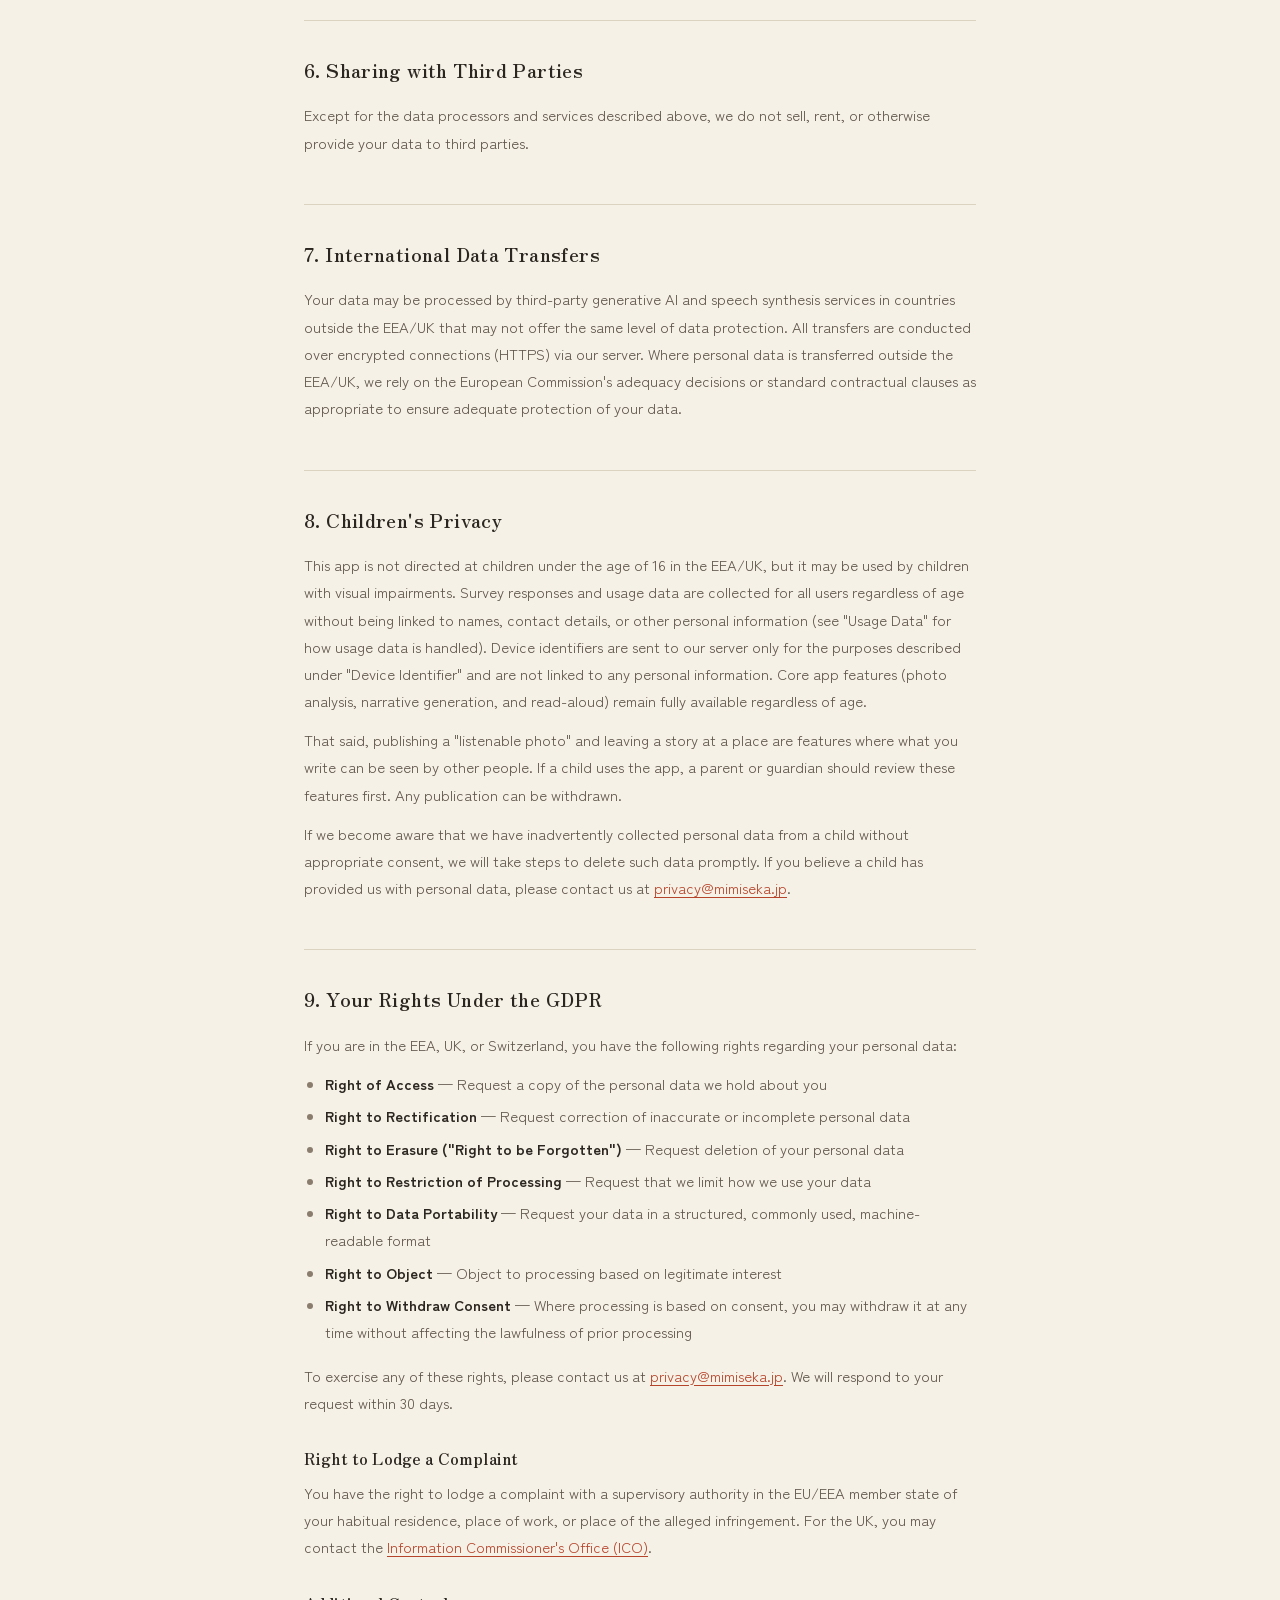
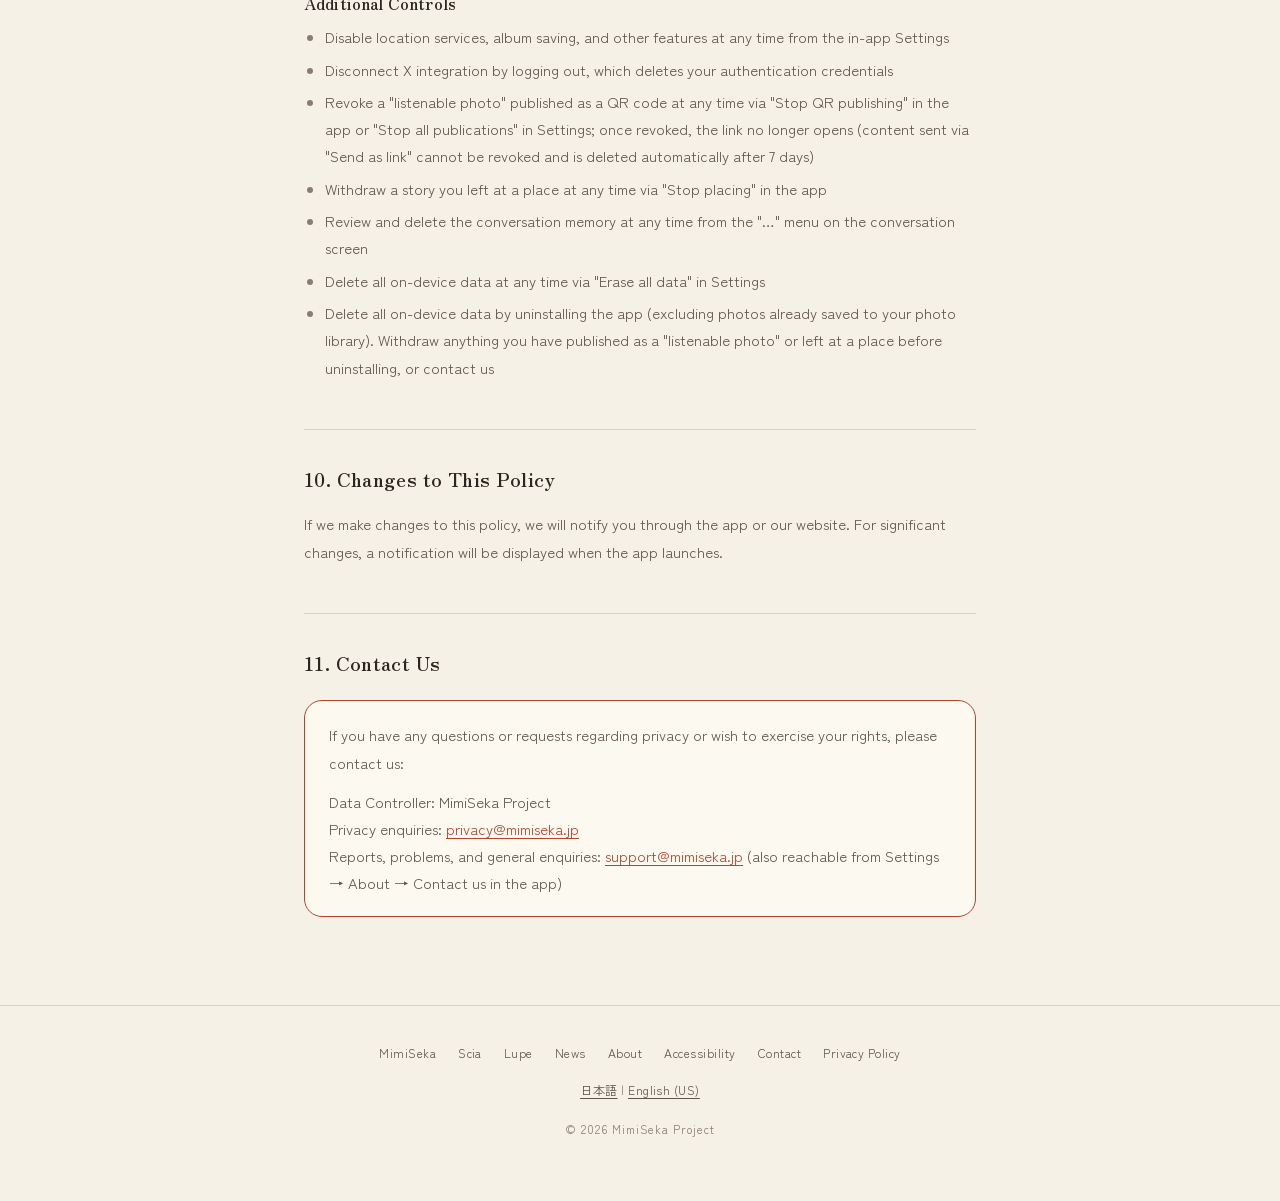
==== commit c979ad8d: "プライバシーポリシーを現行のシアの実装に合わせて改訂（2026-09-28） コードと突き合わせて見つかった誤りと記載漏れを 3 版（ja / en / en-eu）とも直す。 - 「リンクで送る」は" ====
--- a/en-eu.html
+++ b/en-eu.html
@@ -19,7 +19,7 @@
 <header class="cover">
   <div class="kicker">MimiSeka</div>
   <h1>Privacy Policy</h1>
-  <p class="updated">Last Updated: September 11, 2026</p>
+  <p class="updated">Last Updated: September 28, 2026</p>
 </header>
 
 <main id="main" class="frame doc">
@@ -27,7 +27,7 @@
   <div class="intro">
     <p>MimiSeka is an iOS app that uses AI to interpret scenes from photos and videos, generating literary narratives and summary text. The generated text can be embedded as photo captions (ALT text) or read aloud.</p>
     <ul>
-      <li><strong>MimiSeka Scia</strong>: Generates scene summaries and narratives from your photos. The generated text can be saved as ALT text on the photo or read aloud.</li>
+      <li><strong>MimiSeka Scia</strong>: Generates scene summaries and narratives from your photos. You can also talk with the AI about a photo and have a diary entry written from that conversation. The generated text can be saved as ALT text on the photo or read aloud. What you write collects in an on-device shelf, and can optionally be published as a link or QR code.</li>
     </ul>
     <p>This policy describes how data is handled in this app. It applies to users in the European Economic Area (EEA), the United Kingdom, and Switzerland.</p>
   </div>
@@ -57,22 +57,22 @@
         <td>Consent (you choose to use the feature)</td>
       </tr>
       <tr>
-        <td>Initial survey (vision status, age, preferences)</td>
-        <td>Optimise app settings; anonymised statistics for service improvement</td>
+        <td>Initial survey (vision status, how you see, age, read-aloud preference) with device model, iOS version, language and region</td>
+        <td>Optimise app settings; statistics for service improvement (no identifier attached)</td>
         <td>Legitimate interest (service improvement)</td>
       </tr>
       <tr>
         <td>Device identifier (identifierForVendor)</td>
-        <td>Daily request rate limiting</td>
+        <td>Usage limits (weekly in Scia); recording purchased allowances; confirming genuine app requests and preventing abuse</td>
         <td>Legitimate interest (service stability)</td>
       </tr>
       <tr>
         <td>Location data (optional)</td>
-        <td>Photo metadata; narrative context</td>
+        <td>Photo metadata; context for stories and conversations; on-device map and register</td>
         <td>Consent (iOS system permission prompt)</td>
       </tr>
       <tr>
-        <td>Usage data (anonymised)</td>
+        <td>Usage data, with survey attributes, device model, coarse location (country and region), and a daily-rotating pseudonymous code</td>
         <td>App improvement and analytics</td>
         <td>Legitimate interest (service improvement)</td>
       </tr>
@@ -102,12 +102,27 @@
         <td>Consent (you choose to use the feature)</td>
       </tr>
       <tr>
-        <td>Published content (text, narration audio, and — only if you opt in — the photo)</td>
+        <td>Conversation memory and writing-style notes (kept on device; sent to generative AI services as context)</td>
+        <td>Let conversations and diary entries reflect how you speak and write</td>
+        <td>Consent (you choose to use the conversation and diary features; you can delete the memory at any time)</td>
+      </tr>
+      <tr>
+        <td>Text to be read aloud (sent to speech synthesis services)</td>
+        <td>Narrate stories and diary entries</td>
+        <td>Contract performance (providing the read-aloud feature you use)</td>
+      </tr>
+      <tr>
+        <td>Grid-cell number of the capture point (about 500 m; no coordinates or identifier)</td>
+        <td>Show how many photos were taken around here</td>
+        <td>Legitimate interest (a feature of the capture screen)</td>
+      </tr>
+      <tr>
+        <td>Published content (text, place name, narration audio, and the photo — for QR codes only if you opt in; always for "Send as link")</td>
         <td>Make a story listenable to anyone holding the link ("listenable photo")</td>
         <td>Explicit consent (you choose to publish, and may revoke at any time)</td>
       </tr>
       <tr>
-        <td>Story left at a place (text, audio, capture date, precise coordinates)</td>
+        <td>Story left at a place (text, audio, capture date and time, the place)</td>
         <td>Show it anonymously to other users who visit that place</td>
         <td>Explicit consent (you agree before the first time, and may withdraw at any time)</td>
       </tr>
@@ -120,77 +135,97 @@
   </table>
 
   <h3>Photo Data</h3>
-  <p>To generate summaries and narratives for your photo captions, photos you take or select are sent to external generative AI services. How data is handled after transmission is governed by each service's privacy policy.</p>
+  <p>To generate summaries and narratives for your photo captions, photos you take or select are sent to external generative AI services (OpenAI and Anthropic). How data is handled after transmission is governed by each service's privacy policy.</p>
   <ul>
     <li><strong>MimiSeka Scia</strong>: Generated summaries and narratives are embedded as metadata in the photo and saved to your device's photo library (in the "MimiSeka" album). This feature can be disabled in Settings.</li>
   </ul>
 
-  <h3>Conversation, Diary, and Note Text (Scia)</h3>
-  <p>The text you type or speak while talking about a photo, any note you attach to a photo, and the material used to write a diary entry are sent to third-party generative AI services in order to produce the writing. Once transmitted, that data is handled according to each service's own privacy policy. The conversation record itself is kept on your device (see <a href="#local">4. Data Stored on Your Device</a>) and is never synced to iCloud.</p>
+  <h3 id="dialogue">Conversation, Diary, and Note Text (Scia)</h3>
+  <p>The text you type or speak while talking about a photo, any note you attach to a photo, and the material used to write a diary entry are sent to third-party generative AI services in order to produce the writing. Once transmitted, that data is handled according to each service's own privacy policy.</p>
+  <p>To make conversations and diary entries feel natural, the app also sends, as context each time it generates a conversation reply or a diary entry, the "conversation memory" kept on your device (notes distilled from past conversations about how you speak and what you tend to care about) and notes on your writing style (its characteristics and short samples). Building the conversation memory also sends what you said to the generative AI service.</p>
+  <p>The conversation record itself, and these notes, are kept on your device (see <a href="#local">4. Data Stored on Your Device</a>).</p>
 
   <h3>Initial Survey</h3>
   <p>On first launch, the app asks for the following information:</p>
   <ul>
     <li>Vision status</li>
+    <li>How you see (e.g. blurred, glare, narrow field of view; optional)</li>
     <li>Age</li>
-    <li>Narrative mode preference</li>
-    <li>Auto-read-aloud setting</li>
-  </ul>
-  <p>This information is used to optimise app settings and is also stored in anonymised form on our servers to improve the service. It is never used to identify any individual.</p>
+    <li>Auto-read-aloud setting (optional)</li>
+  </ul>
+  <p>This information is used to optimise app settings. To improve the service, it is also stored on our servers together with the settings chosen automatically from your answers and your device model, iOS version, language, region, and whether VoiceOver is on. This record contains no device identifier or anything else that identifies you or your device, and it is never used to identify any individual.</p>
 
   <h3>Device Identifier</h3>
-  <p>To maintain stable service operation (daily request rate limiting), a device-specific identifier assigned by Apple (identifierForVendor) is sent to our server. This identifier changes when the app is reinstalled and is not used for cross-app tracking or advertising purposes.</p>
+  <p>A device-specific identifier assigned by Apple (identifierForVendor) is sent to our server with each request. It is used only to:</p>
+  <ul>
+    <li>Enforce usage limits (weekly in Scia)</li>
+    <li>Record usage allowances you have purchased</li>
+    <li>Confirm that requests come from the genuine app and prevent abuse</li>
+  </ul>
+  <p>This identifier changes when the app is reinstalled and is not used for cross-app tracking or advertising purposes.</p>
 
   <h3>Location Data (Optional)</h3>
   <p>Location data is only collected when you grant the app location access through your device's iOS system settings. When enabled, location data is used for:</p>
   <ul>
     <li>Adding location metadata to photos (when saving to album in Scia)</li>
-    <li>Providing contextual information for narrative generation</li>
+    <li>Providing contextual information for stories and conversations</li>
     <li>Showing where a photo was taken on a map inside the app</li>
     <li>Building an on-device register of the regions you have visited</li>
     <li>Retrieving place and venue names for the capture point via Apple Maps</li>
     <li>Retrieving the weather at the capture point and time via Apple WeatherKit</li>
   </ul>
-  <p>Precise location data (latitude and longitude) is sent to our servers only if you use the "leave a story at this place" feature described below, and only with your explicit consent. Otherwise, a coarse location name (city or municipality level) may be sent to generative AI services as contextual information for narrative generation. Place names, venue names, and weather are retrieved through Apple's services and do not pass through our servers.</p>
+  <p>Precise location data (latitude and longitude) is sent to our servers only if you use the "Leave a Story at This Place" feature described below. Otherwise, location-related information is sent only in the following forms:</p>
+  <ul>
+    <li><strong>To generative AI services</strong> — the municipality-level place name, venue name, and the weather at capture time may be sent as text, as context for stories and conversations</li>
+    <li><strong>To our servers</strong> — to show "photos taken around here" on the capture screen, the number of the roughly 500 m &times; 500 m grid cell containing the capture point is sent. Latitude and longitude are not sent; only a count of photos per cell per day is recorded, with no device identifier or anything else that identifies your device</li>
+  </ul>
+  <p>Place names, venue names, and weather are retrieved through Apple's services and do not pass through our servers.</p>
 
   <h3>Content You Publish as a "Listenable Photo" (Optional)</h3>
   <p>MimiSeka Scia lets you turn a story or diary entry into a link or QR code so that people without the app can listen to it. <strong>Only when you use this feature</strong>, the following is stored on our servers (AWS Tokyo region) and becomes accessible to anyone who has the link:</p>
   <ul>
-    <li><strong>Text</strong> — the story or diary entry, its title, capture date, and other display information</li>
+    <li><strong>Text</strong> — the story or diary entry, its title, capture date, the place name, and other display information</li>
     <li><strong>Narration audio</strong> — the synthesized audio file</li>
-    <li><strong>Photo</strong> — stored only if you explicitly choose to publish with the photo</li>
-  </ul>
-  <p>The legal basis is your explicit consent, given at the moment you publish. Publication is time-limited and you choose the period; expired content is deleted automatically. You may withdraw consent at any time via "Disable QR" in the app, after which the link no longer opens. Withdrawal does not affect the lawfulness of processing before withdrawal.</p>
+    <li><strong>Photo</strong> — when publishing as a QR code, stored only if you turn on "Photo" in the publishing settings (off by default). When you use "Send as link", the photo is always stored so the recipient can listen alongside it. In both cases the JPEG with the story embedded is stored as-is</li>
+  </ul>
+  <p>Publication is time-limited; expired content becomes unreadable and is deleted automatically.</p>
+  <ul>
+    <li><strong>QR code</strong> — you choose the period when you publish. Before expiry, you can revoke publication at any time via "Stop QR publishing" (or "Stop all publications" in Settings); once revoked, the link no longer opens</li>
+    <li><strong>Send as link</strong> — the period is fixed at 7 days. Because the app keeps no record of links you send, <strong>a sent link cannot be revoked before it expires</strong>. Please check the recipient and content before sending</li>
+  </ul>
+  <p>The legal basis is your explicit consent, given at the moment you publish. Withdrawal does not affect the lawfulness of processing before withdrawal.</p>
   <p>Our servers count how many times published content has been played or viewed and report that count back to you. We do not record who viewed it.</p>
 
   <h3>"Leave a Story at This Place" (Optional)</h3>
-  <p>MimiSeka Scia lets you leave a story at the place where the photo was taken. If you use this feature, your story (text, narration audio, capture date, and precise capture coordinates) is stored on our servers and <strong>shown anonymously to other users who visit that place</strong>. The publication period is one year.</p>
+  <p>MimiSeka Scia lets you leave a story at the place where the photo was taken. If you use this feature, your story (text, narration audio, capture date and time, and the place where it was left) is stored on our servers and <strong>shown anonymously to other users who visit that place</strong>. The publication period is one year.</p>
   <p>The legal basis is your explicit consent, which you give before the first time you use the feature. Your name and display name are never shown. You may withdraw at any time from within the app; withdrawal stops new deliveries, though the story may remain on devices that already received it.</p>
-  <p>Before publication, the text is sent once to an automated content check (OpenAI's Moderation API). Text judged inappropriate is neither stored nor published. The legal basis for this check is our legitimate interest in keeping the service safe for the people who receive these stories, and our obligation as a platform to prevent the distribution of illegal content.</p>
+  <p>Before publication, the text is sent once to an automated content check (OpenAI's Moderation API). Text judged inappropriate is neither stored nor published (so that we can review the decision, the result and up to the first 200 characters of the text are sent to the operator). Photos are never stored by this feature, and recipients see only the month and year of capture. The legal basis for this check is our legitimate interest in keeping the service safe for the people who receive these stories, and our obligation as a platform to prevent the distribution of illegal content.</p>
   <p>Stories can be reported by other users. A reported story stops being delivered immediately; we then review it and decide whether to restore or delete it. The reason selected by the reporter, and any note they write, are stored for up to 400 days for audit purposes.</p>
   <p>For this feature only, we store a <strong>pseudonymised identifier</strong> for the author and for the reporter, derived from the publishing identifier held on your device by a salted, irreversible hash. It is used solely to exclude an author's stories from delivery when a recipient blocks them, and to identify repeat offenders. It is never displayed and never passed to other users. Authors and reporters are hashed with separate domains, so the two cannot be matched against each other. Because a pseudonymised identifier is still personal data under the GDPR, your rights of access, erasure, and objection apply to it; contact us and we will act on the request.</p>
 
   <h3>Push Notifications (Optional)</h3>
-  <p>If you use "letters from MimiSeka," we deliver notifications through Apple's Push Notification service (APNs). The legal basis is your consent, given through the iOS permission prompt, and you can revoke it at any time in iOS Settings.</p>
+  <p>"Letters from MimiSeka" are notifications created on your device; they are not sent from our servers. Notices delivered through iCloud (such as reactions to something you shared) use Apple's Push Notification service (APNs). The legal basis is your consent, given through the iOS permission prompt, and you can revoke it at any time in iOS Settings.</p>
 
   <h3>iCloud (CloudKit) Storage and Sync</h3>
-  <p>The story text and titles, capture notes, emotion tags, and narration audio collected on your shelf are stored and synced in your own iCloud. <strong>The photo images themselves are not sent</strong> — they stay in your device's photo library, and only an identifier for each photo is stored in iCloud. This happens entirely within Apple's services and does not pass through our servers. Data held in iCloud is governed by Apple's privacy policy, with Apple acting as the controller for that storage.</p>
+  <p>The records collected on your shelf are stored and synced in your own iCloud. This includes story text and titles, capture notes, emotion tags, narration audio, the location where each photo was taken, the weather at capture time, the AI's analysis of the photo, and your chosen writing style and vision settings. <strong>The photo images themselves are not sent</strong> — they stay in your device's photo library, and only an identifier for each photo is stored in iCloud. This happens entirely within Apple's services and does not pass through our servers. Data held in iCloud is governed by Apple's privacy policy, with Apple acting as the controller for that storage.</p>
 
   <h3>In-App Purchases</h3>
   <p>If you buy a subscription or a ticket pack, we verify the signed purchase receipt issued by Apple on our servers and record the resulting allowance against your device identifier. We never receive your payment details, such as credit card numbers.</p>
 
   <h3>Usage Data</h3>
-  <p>To improve the app, the following usage data is recorded on your device:</p>
-  <ul>
-    <li>Number and completion rate of narrative generations</li>
-    <li>Feature usage frequency</li>
+  <p>To improve the app, the following usage data is recorded and sent to our servers:</p>
+  <ul>
+    <li>Number and completion rate of story generations, the writing style chosen, and generation time</li>
+    <li>Feature usage frequency, and whether narration was listened to the end</li>
     <li>Error occurrences</li>
     <li>Accessibility feature usage (VoiceOver, etc.)</li>
   </ul>
-  <p>This data is anonymised and stored on our servers solely for the purpose of service improvement. It is never used to identify any individual.</p>
+  <p>For analysis, each record carries attributes: your initial survey answers (vision status and age), language and region, device model, and a coarse location (country and state/prefecture).</p>
+  <p>Records do not contain the device identifier itself. However, to link records from the same day, each carries a <strong>code that changes every day</strong> (an irreversible value derived from the device identifier and the date). Because the code changes with the date, the same device cannot be followed across days. This is pseudonymous rather than anonymous data. It is used solely for service improvement and never to identify any individual.</p>
+  <p>Because this is pseudonymised data, it remains personal data under the GDPR. The legal basis is our legitimate interest in improving the service; you have the right to object.</p>
 
   <h3>Data Retention</h3>
-  <p>Content published as a "listenable photo" is retained until the period you chose when publishing (30 days by default), after which it is deleted automatically. A story left at a place is retained for one year. Report records are retained for up to 400 days, and block records until they are removed. In both cases, withdrawing publication in the app makes the content unreadable from then on. Usage data and device identifiers are retained for the duration of service operation and deleted when the service is discontinued. Initial survey data is retained as anonymised statistical information for the duration of service operation.</p>
+  <p>Content published as a "listenable photo" is retained until the period you chose when publishing (30 days by default) for QR codes, or for 7 days when sent via "Send as link", after which it is deleted automatically. A story left at a place is retained for one year. Report records are retained for up to 400 days, and block records until they are removed. Withdrawing a QR publication or a story left at a place in the app makes it unreadable from then on. Per-cell photo counts are retained for up to 5 years. Usage data and device identifiers are retained for the duration of service operation and deleted when the service is discontinued. Initial survey data is retained as statistical information for the duration of service operation.</p>
 
   <h2>3. Third-Party Services (Data Processors)</h2>
 
@@ -199,8 +234,8 @@
   <h3>Generative AI Services</h3>
   <p>The following generative AI services are used for photo analysis and narrative generation. All communications are routed through our server over encrypted connections (HTTPS).</p>
   <ul>
-    <li><strong>OpenAI</strong> — Photo analysis, text generation</li>
-    <li><strong>Anthropic (Claude)</strong> — Text generation</li>
+    <li><strong>OpenAI</strong> — Photo analysis, text generation, content check for "Leave a Story at This Place" (Moderation API)</li>
+    <li><strong>Anthropic (Claude)</strong> — Photo analysis, text generation</li>
   </ul>
   <p>How data is handled after transmission is governed by each service's privacy policy:</p>
   <ul>
@@ -209,7 +244,7 @@
   </ul>
 
   <h3>Text-to-Speech Services</h3>
-  <p>The following services may be used to convert generated text to audio. Only text generated within the app is sent; no photos or user-identifying information is included.</p>
+  <p>The following services may be used to convert generated text to audio. Only the text to be read aloud is sent (including text you wrote or edited yourself); no photos or user-identifying information is included.</p>
   <ul>
     <li><strong>OpenAI</strong> — Speech synthesis for summaries and narratives</li>
     <li><strong>Aivis Cloud</strong> — Speech synthesis for summaries and narratives (when using the natural Japanese voice)</li>
@@ -220,20 +255,21 @@
   </ul>
 
   <h3>X (formerly Twitter)</h3>
-  <p>Posting to X is optional. If you choose to use this feature, you connect your account via X's secure account authorisation. The app only requests <strong>posting (write) permission</strong>; it does not access your timeline, followers, or any other read permissions. Authentication credentials are securely stored in the device's secure credential storage (Keychain) and deleted upon logout.</p>
+  <p>Posting to X is optional. If you choose to use this feature, you connect your account via X's secure account authorisation. The app requests only the permissions needed to post (X requires permission to read posts and your account information in order to post). The app never reads your timeline or followers. The photo and text you post are sent directly from your device to X and do not pass through our servers. Authentication credentials are securely stored in the device's secure credential storage (Keychain) and deleted upon logout.</p>
 
   <h2 id="local">4. Data Stored on Your Device</h2>
 
   <h3>Scia</h3>
   <p>Generated summary and narrative text can be embedded as a description field stored inside the photo file (IPTC caption) and saved to the "MimiSeka" album in your device's photo library. This feature can be toggled on or off in Settings. Saved photos may include the following embedded data:</p>
   <ul>
-    <li>Summary/narrative text (as ALT text)</li>
-    <li>Emotion tags (if selected)</li>
-    <li>Vision level and narrative mode</li>
-    <li>Location data (if location services are enabled)</li>
-  </ul>
-
-  <p>We also store, on your device, the record of your conversations about photos and the profile notes distilled from them. These are never synced to iCloud and never leave your device. You can review and delete them from the app's settings.</p>
+    <li>Summary/narrative text (as ALT text) and title</li>
+    <li>Emotion tags (if selected), weather and time of day at capture, and a composition rating</li>
+    <li>Place name and location data (if location services are enabled)</li>
+    <li>A marker showing the photo was made with MimiSeka, and a per-photo identifier</li>
+  </ul>
+  <p>If you share the photo from the Photos app, this information travels with it.</p>
+
+  <p>We also store, on your device, the record of your conversations about photos, the "conversation memory" distilled from them (notes on how you speak and what you tend to care about), and notes on your writing style. These are not synced to iCloud (CloudKit). The conversation memory and writing-style notes are also excluded from device backups (the conversation record is included in device backups). They are, however, sent to generative AI services as context when conversations and diary entries are generated (see <a href="#dialogue">Conversation, Diary, and Note Text</a>). You can review and delete the conversation memory from "Review conversation memory" and "Delete conversation memory" in the "&hellip;" menu on the conversation screen, and "Erase all data" in Settings deletes all of it.</p>
 
   <h3>Voice Recordings Attached to Photos</h3>
   <p>In Scia you can record your own voice and attach it to a photo (before or after taking it, or later from the chapter screen). Recording your voice is the only feature that uses the microphone.</p>
@@ -245,7 +281,7 @@
     <li>All external communications are encrypted via HTTPS</li>
     <li>Service credentials are managed on our server, not stored in the app</li>
     <li>Apple's App Attest framework is used to verify that requests come from genuine, unmodified copies of the app</li>
-    <li>Authentication credentials and device identifiers are securely stored in the device's secure credential storage (Keychain)</li>
+    <li>X credentials and the App Attest key identifier are stored in the device's secure credential storage (Keychain)</li>
   </ul>
 
   <h2>6. Sharing with Third Parties</h2>
@@ -255,7 +291,7 @@
   <p>Your data may be processed by third-party generative AI and speech synthesis services in countries outside the EEA/UK that may not offer the same level of data protection. All transfers are conducted over encrypted connections (HTTPS) via our server. Where personal data is transferred outside the EEA/UK, we rely on the European Commission's adequacy decisions or standard contractual clauses as appropriate to ensure adequate protection of your data.</p>
 
   <h2>8. Children's Privacy</h2>
-  <p>This app is not directed at children under the age of 16 in the EEA/UK, but it may be used by children with visual impairments. All survey responses and usage data are collected exclusively as anonymous, non-personally identifiable information for all users regardless of age. Device identifiers are sent to our server solely for request rate limiting and are not linked to any personal information. Core app features (photo analysis, narrative generation, and read-aloud) remain fully available regardless of age.</p>
+  <p>This app is not directed at children under the age of 16 in the EEA/UK, but it may be used by children with visual impairments. Survey responses and usage data are collected for all users regardless of age without being linked to names, contact details, or other personal information (see "Usage Data" for how usage data is handled). Device identifiers are sent to our server only for the purposes described under "Device Identifier" and are not linked to any personal information. Core app features (photo analysis, narrative generation, and read-aloud) remain fully available regardless of age.</p>
   <p>That said, publishing a "listenable photo" and leaving a story at a place are features where what you write can be seen by other people. If a child uses the app, a parent or guardian should review these features first. Any publication can be withdrawn.</p>
   <p>If we become aware that we have inadvertently collected personal data from a child without appropriate consent, we will take steps to delete such data promptly. If you believe a child has provided us with personal data, please contact us at <a href="mailto:privacy@mimiseka.jp">privacy@mimiseka.jp</a>.</p>
 
@@ -279,9 +315,10 @@
   <ul>
     <li>Disable location services, album saving, and other features at any time from the in-app Settings</li>
     <li>Disconnect X integration by logging out, which deletes your authentication credentials</li>
-    <li>Withdraw a published "listenable photo" at any time via "Disable QR" in the app; once withdrawn, the link no longer opens</li>
-    <li>Withdraw a story you left at a place at any time from within the app</li>
-    <li>Delete all on-device data at any time via "Erase All Data" in Settings</li>
+    <li>Revoke a "listenable photo" published as a QR code at any time via "Stop QR publishing" in the app or "Stop all publications" in Settings; once revoked, the link no longer opens (content sent via "Send as link" cannot be revoked and is deleted automatically after 7 days)</li>
+    <li>Withdraw a story you left at a place at any time via "Stop placing" in the app</li>
+    <li>Review and delete the conversation memory at any time from the "&hellip;" menu on the conversation screen</li>
+    <li>Delete all on-device data at any time via "Erase all data" in Settings</li>
     <li>Delete all on-device data by uninstalling the app (excluding photos already saved to your photo library). Withdraw anything you have published as a "listenable photo" or left at a place before uninstalling, or contact us</li>
   </ul>
 
@@ -291,7 +328,7 @@
   <h2>11. Contact Us</h2>
   <div class="contact">
     <p>If you have any questions or requests regarding privacy or wish to exercise your rights, please contact us:</p>
-    <p>Data Controller: MimiSeka Project<br>Privacy enquiries: <a href="mailto:privacy@mimiseka.jp">privacy@mimiseka.jp</a><br>Reports, problems, and general enquiries: <a href="mailto:support@mimiseka.jp">support@mimiseka.jp</a> (also reachable from Settings &rarr; About This App &rarr; Contact us in the app)</p>
+    <p>Data Controller: MimiSeka Project<br>Privacy enquiries: <a href="mailto:privacy@mimiseka.jp">privacy@mimiseka.jp</a><br>Reports, problems, and general enquiries: <a href="mailto:support@mimiseka.jp">support@mimiseka.jp</a> (also reachable from Settings &rarr; About &rarr; Contact us in the app)</p>
   </div>
 
 </main>
